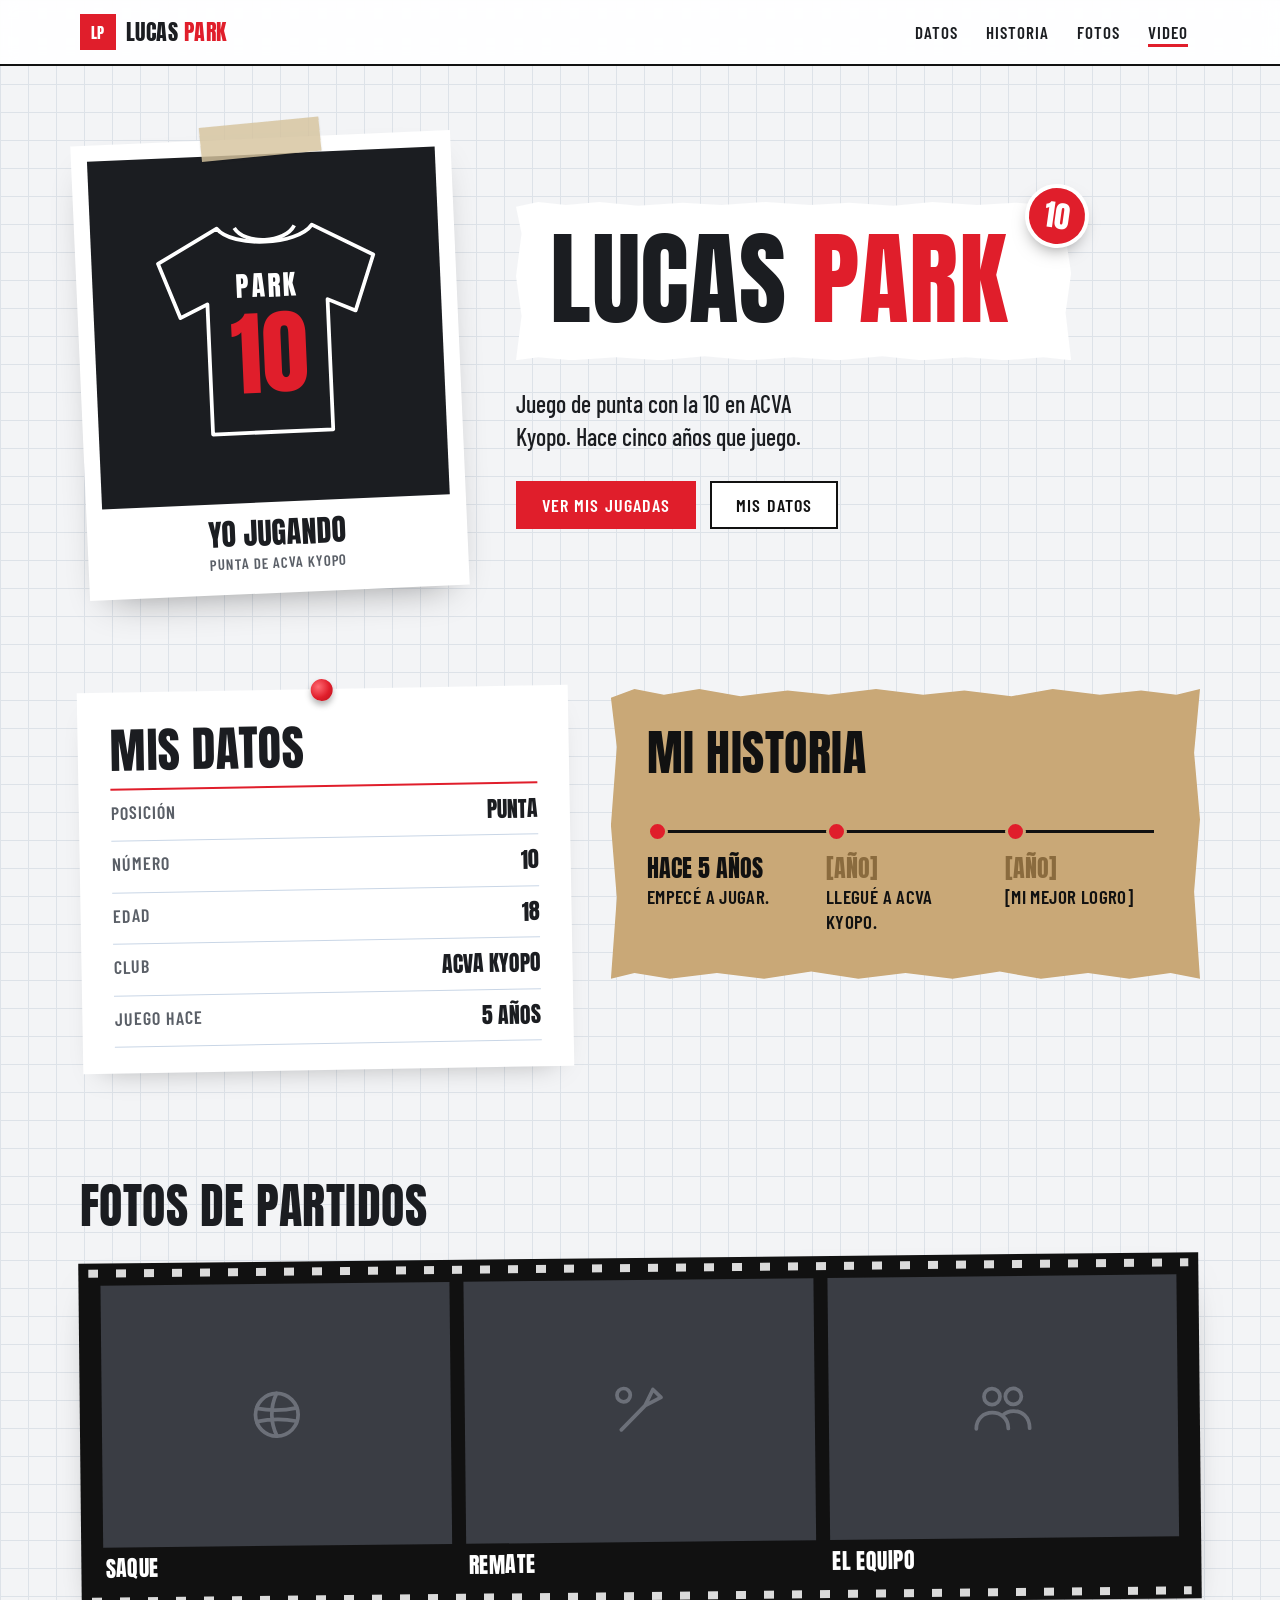
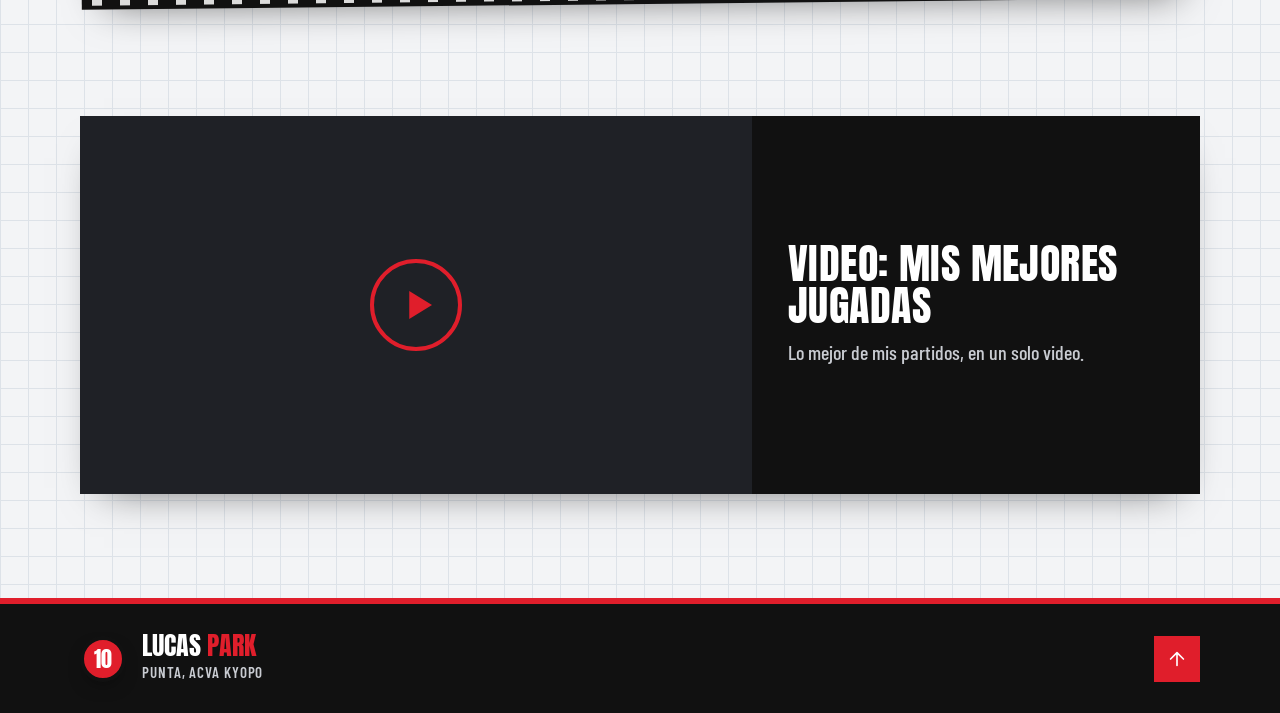
==== park.html @ 9b12b14d "Portafolio de Lucas Park en /park y cambio entre portafolios desde el logo" ====
<!doctype html>
<html lang="es" class="no-js">
<head>
  <meta charset="utf-8">
  <meta name="viewport" content="width=device-width, initial-scale=1">
  <title>Lucas Park | Punta, número 10</title>
  <meta name="description" content="Portafolio de Lucas Park, punta y número 10 de ACVA Kyopo.">
  <meta name="theme-color" content="#111111">
  <link rel="icon" href="assets/park/favicon.svg" type="image/svg+xml">
  <link rel="preconnect" href="https://fonts.googleapis.com">
  <link rel="preconnect" href="https://fonts.gstatic.com" crossorigin>
  <link href="https://fonts.googleapis.com/css2?family=Anton&family=Barlow:wght@400;500;600&family=Barlow+Condensed:wght@500;600;700&display=swap" rel="stylesheet">
  <link rel="stylesheet" href="assets/park/park.css">
  <link rel="stylesheet" href="assets/swap.css">
  <script>
    (function () {
      var d = document.documentElement;
      d.classList.remove('no-js');
      try {
        if (sessionStorage.getItem('swap-in')) {
          sessionStorage.removeItem('swap-in');
          if (!window.matchMedia('(prefers-reduced-motion: reduce)').matches) d.classList.add('swap-entering');
        }
      } catch (e) {}
    })();
  </script>
</head>
<body>
  <a class="skip" href="#datos">Saltar a mis datos</a>

  <header class="bar">
    <div class="wrap bar__in">
      <a class="brand" href="#inicio" aria-label="Lucas Park, tocá para ver el portafolio de Ignacio Britos"
         data-swap="/" data-swap-file="index.html" data-color="#E01E2B"
         data-alt-mark="IB" data-alt-name="Ignacio Britos" data-alt-color="#2F6FAE"
         data-alt-label="Ignacio Britos, tocá de nuevo para ir a su portafolio"
         data-alt-hint="Tocá de nuevo para ver el portafolio de Ignacio">
        <span class="brand__mark" aria-hidden="true">LP</span>
        <span class="brand__name">Lucas <em>Park</em></span>
      </a>
      <nav class="nav" aria-label="Secciones">
        <a href="#datos">Datos</a>
        <a href="#historia">Historia</a>
        <a href="#fotos">Fotos</a>
        <a href="#video">Video</a>
      </nav>
    </div>
  </header>

  <main>
    <!-- ============ INICIO ============ -->
    <section class="hero wrap" id="inicio">
      <figure class="polaroid reveal">
        <span class="tape" aria-hidden="true"></span>
        <div class="polaroid__photo">
          <!-- Cuando esté la foto de Lucas jugando (de espalda o de frente),
               va acá: <img src="assets/park/jugando.jpg" alt="Lucas Park jugando"> -->
          <svg class="jersey" viewBox="0 0 200 190" role="img" aria-label="Camiseta de Lucas Park con el número 10">
            <path class="jersey__body" d="M62 14 C74 30 126 30 138 14 L186 40 L170 84 L148 74 L148 178 L52 178 L52 74 L30 84 L14 40 Z"/>
            <path class="jersey__neck" d="M76 14 C84 28 116 28 124 14"/>
            <text class="jersey__name" x="100" y="70" text-anchor="middle">PARK</text>
            <text class="jersey__num" x="100" y="146" text-anchor="middle">10</text>
          </svg>
        </div>
        <figcaption>
          <b>Yo jugando</b>
          <span>Punta de ACVA Kyopo</span>
        </figcaption>
      </figure>

      <div class="hero__text">
        <div class="title reveal" data-from="right">
          <h1>Lucas <span>Park</span></h1>
          <span class="badge10" aria-label="Número 10">10</span>
        </div>
        <p class="hero__lead reveal" data-from="right">Juego de punta con la 10 en ACVA Kyopo. Hace cinco años que juego.</p>
        <div class="hero__cta reveal" data-from="right">
          <a class="btn btn--red" href="#video">Ver mis jugadas</a>
          <a class="btn btn--line" href="#datos">Mis datos</a>
        </div>
      </div>
    </section>

    <!-- ============ DATOS E HISTORIA ============ -->
    <section class="section wrap split" id="datos">
      <div class="note reveal">
        <span class="pin" aria-hidden="true"></span>
        <h2>Mis datos</h2>
        <dl class="note__list">
          <div><dt>Posición</dt><dd>Punta</dd></div>
          <div><dt>Número</dt><dd>10</dd></div>
          <div><dt>Edad</dt><dd>18</dd></div>
          <div><dt>Club</dt><dd>ACVA Kyopo</dd></div>
          <div><dt>Juego hace</dt><dd>5 años</dd></div>
        </dl>
      </div>

      <div class="kraft torn reveal" id="historia" data-from="right">
        <h2>Mi historia</h2>
        <ol class="timeline">
          <li>
            <span class="timeline__year">Hace 5 años</span>
            <p>Empecé a jugar.</p>
          </li>
          <li>
            <!-- COMPLETAR: año en que llegó a ACVA Kyopo -->
            <span class="timeline__year timeline__year--todo">[año]</span>
            <p>Llegué a ACVA Kyopo.</p>
          </li>
          <li>
            <!-- COMPLETAR: año y cuál fue su mejor logro -->
            <span class="timeline__year timeline__year--todo">[año]</span>
            <p>[Mi mejor logro]</p>
          </li>
        </ol>
      </div>
    </section>

    <!-- ============ FOTOS ============ -->
    <section class="section wrap" id="fotos">
      <div class="head reveal">
        <h2>Fotos de partidos</h2>
      </div>
      <div class="film reveal">
        <!-- Para poner las fotos reales, reemplazá cada <div class="film__ph"> por
             <img src="assets/park/saque.jpg" alt="Lucas sacando"> (y lo mismo con remate y equipo) -->
        <figure class="film__frame">
          <div class="film__ph" aria-hidden="true">
            <svg viewBox="0 0 24 24"><circle cx="12" cy="12" r="8"/><path d="M4.5 9.5c5 1 10 1 15 0M4.5 14.5c5-1 10-1 15 0M12 4c-2.5 5-2.5 11 0 16"/></svg>
          </div>
          <figcaption>Saque</figcaption>
        </figure>
        <figure class="film__frame">
          <div class="film__ph" aria-hidden="true">
            <svg viewBox="0 0 24 24"><path d="M5 19l9-9M14 10l3-6 3 3-6 3z"/><circle cx="6" cy="6" r="2.5"/></svg>
          </div>
          <figcaption>Remate</figcaption>
        </figure>
        <figure class="film__frame">
          <div class="film__ph" aria-hidden="true">
            <svg viewBox="0 0 24 24"><circle cx="8" cy="8" r="3"/><circle cx="16" cy="8" r="3"/><path d="M2 20c0-4 3-6 6-6s6 2 6 6M12 15c1-1 2.5-1.5 4-1.5 3 0 6 2 6 6.5"/></svg>
          </div>
          <figcaption>El equipo</figcaption>
        </figure>
      </div>
    </section>

    <!-- ============ VIDEO ============ -->
    <section class="section wrap" id="video">
      <div class="video reveal">
        <!-- Para el video, poné el código de YouTube en data-youtube, por ejemplo:
             data-youtube="dQw4w9WgXcQ" y aparece el reproductor -->
        <div class="video__screen" id="video-screen" data-youtube="">
          <button class="video__play" id="video-play" type="button" aria-label="Reproducir video de mis mejores jugadas">
            <svg viewBox="0 0 24 24" aria-hidden="true"><path d="M7 4l13 8-13 8z"/></svg>
          </button>
          <p class="video__soon" id="video-soon" role="status"></p>
        </div>
        <div class="video__text">
          <h2>Video: mis mejores jugadas</h2>
          <p>Lo mejor de mis partidos, en un solo video.</p>
        </div>
      </div>
    </section>
  </main>

  <footer class="foot">
    <div class="wrap foot__in">
      <div class="foot__me">
        <span class="badge10 badge10--sm" aria-hidden="true">10</span>
        <div>
          <b>Lucas <span>Park</span></b>
          <span>Punta, ACVA Kyopo</span>
        </div>
      </div>
      <a class="foot__up" href="#inicio" aria-label="Volver arriba">
        <svg viewBox="0 0 24 24" aria-hidden="true"><path d="M12 19V5M5 12l7-7 7 7"/></svg>
      </a>
    </div>
  </footer>

  <script src="assets/park/park.js"></script>
  <script src="assets/swap.js"></script>
</body>
</html>
---- assets/park/park.css ----
/* ==========================================================
   Lucas Park, portafolio
   Paleta: rojo, negro y blanco. Letras gruesas y angostas.
   Papel cuadriculado, cinta, papel rasgado: todo prolijo y bien repartido.
   ========================================================== */

:root {
  --red: #E01E2B;
  --red-dark: #B5121D;
  --black: #111111;
  --ink: #1B1D21;
  --paper: #FFFFFF;
  --bg: #F3F4F6;
  --grid: #DDE2E8;
  --muted: #5A5F67;
  --kraft: #C9A877;
  --kraft-dark: #8A6B3E;

  --head: "Anton", Impact, "Arial Narrow", sans-serif;
  --cond: "Barlow Condensed", "Arial Narrow", sans-serif;
  --body: "Barlow", system-ui, sans-serif;
  --salida: cubic-bezier(.22, 1, .36, 1);
  --wrap: 1120px;

  --swap-self: #E01E2B;
  --swap-hint-bg: #111111;
}

*, *::before, *::after { box-sizing: border-box; }
html { scroll-behavior: smooth; scroll-padding-top: 80px; }
html, body { overflow-x: clip; }
body {
  margin: 0; font-family: var(--body); font-size: 17px; line-height: 1.6; color: var(--ink);
  background-color: var(--bg);
  /* papel cuadriculado */
  background-image:
    linear-gradient(var(--grid) 1px, transparent 1px),
    linear-gradient(90deg, var(--grid) 1px, transparent 1px);
  background-size: 28px 28px;
  -webkit-font-smoothing: antialiased;
}
img { display: block; max-width: 100%; height: auto; }
a { color: inherit; }
h1, h2 { margin: 0; font-family: var(--head); font-weight: 400; line-height: 1; text-transform: uppercase; letter-spacing: .01em; }
p { margin: 0; }
.wrap { width: min(var(--wrap), 100% - 32px); margin-inline: auto; }
:focus-visible { outline: 3px solid var(--red); outline-offset: 3px; }
.skip { position: absolute; left: 16px; top: -60px; z-index: 100; background: var(--black); color: #fff; padding: 10px 16px; text-decoration: none; }
.skip:focus { top: 12px; }
svg[viewBox="0 0 24 24"] { width: 22px; height: 22px; fill: none; stroke: currentColor; stroke-width: 1.8; stroke-linecap: round; stroke-linejoin: round; }

/* bordes rasgados de papel */
.torn, .title::before {
  clip-path: polygon(0 3%, 4% 0, 9% 2%, 15% 0, 22% 2.5%, 30% .5%, 37% 2%, 45% 0, 53% 2%, 60% .5%, 68% 2.5%, 75% 0, 83% 2%, 90% .5%, 96% 2%, 100% 0,
    99% 22%, 100% 45%, 99% 70%, 100% 100%, 95% 98%, 88% 100%, 81% 98%, 73% 100%, 66% 97.5%, 58% 100%, 50% 98%, 42% 100%, 34% 97.5%, 26% 100%, 18% 98%, 10% 100%, 4% 98%, 0 100%, 1% 72%, 0 47%, 1% 20%);
}

/* ---------- Barra ---------- */
.bar { position: sticky; top: 0; z-index: 50; background: rgba(255, 255, 255, .92); backdrop-filter: blur(8px); border-bottom: 2px solid var(--black); }
.bar__in { display: flex; align-items: center; justify-content: space-between; gap: 20px; height: 64px; }
.brand { display: flex; align-items: center; gap: 10px; text-decoration: none; }
.brand__mark {
  display: grid; place-items: center; width: 36px; height: 36px;
  background: var(--red); color: #fff; font: 15px/1 var(--head); letter-spacing: .04em;
}
.brand.is-alt .brand__mark { background: #2F6FAE; font-family: "Space Grotesk", system-ui, sans-serif; font-weight: 700; font-size: 14px; letter-spacing: 0; }
.brand__name { font: 22px/1 var(--head); text-transform: uppercase; letter-spacing: .02em; }
.brand__name em { font-style: normal; color: var(--red); }
.brand.is-alt .brand__name { font: 700 17px/1 "Space Grotesk", system-ui, sans-serif; text-transform: none; letter-spacing: 0; }
.nav { display: flex; gap: 4px; }
.nav a {
  position: relative; padding: 8px 12px; text-decoration: none;
  font: 600 17px/1 var(--cond); text-transform: uppercase; letter-spacing: .06em;
}
.nav a::after { content: ""; position: absolute; left: 12px; right: 12px; bottom: 2px; height: 3px; background: var(--red); transform: scaleX(0); transform-origin: left; transition: transform .35s var(--salida); }
.nav a:hover::after, .nav a.is-current::after { transform: scaleX(1); }

/* ---------- Botones ---------- */
.btn {
  display: inline-flex; align-items: center; min-height: 48px; padding: 0 24px;
  font: 600 18px/1 var(--cond); text-transform: uppercase; letter-spacing: .06em; text-decoration: none;
  border: 2px solid var(--black); transition: transform .3s var(--salida), background-color .3s var(--salida), color .3s var(--salida), box-shadow .3s var(--salida);
}
.btn:hover { transform: translate(-2px, -2px); box-shadow: 4px 4px 0 var(--black); }
.btn:active { transform: none; box-shadow: none; }
.btn--red { background: var(--red); border-color: var(--red); color: #fff; }
.btn--red:hover { box-shadow: 4px 4px 0 var(--black); }
.btn--line { background: var(--paper); color: var(--black); }

/* ---------- Inicio ---------- */
.hero { display: grid; grid-template-columns: minmax(0, 380px) 1fr; gap: 56px; align-items: center; padding: 72px 0 40px; }
.polaroid {
  position: relative; margin: 0; padding: 16px 16px 0; background: var(--paper);
  box-shadow: 0 18px 40px -22px rgba(0, 0, 0, .45); transform: rotate(-2.5deg);
  transition: transform .5s var(--salida);
}
.polaroid:hover { transform: rotate(0) translateY(-4px); }
.tape {
  position: absolute; top: -16px; left: 50%; width: 120px; height: 34px; margin-left: -60px;
  background: rgba(214, 196, 158, .82); transform: rotate(-3deg);
  box-shadow: 0 1px 2px rgba(0, 0, 0, .12);
}
.polaroid__photo { aspect-ratio: 1 / 1; background: var(--ink); display: grid; place-items: center; overflow: hidden; }
.polaroid__photo img { width: 100%; height: 100%; object-fit: cover; }
.jersey { width: 72%; overflow: visible; }
.jersey__body { fill: var(--ink); stroke: #fff; stroke-width: 3; stroke-linejoin: round; }
.jersey__neck { fill: none; stroke: #fff; stroke-width: 3; }
.jersey__name { fill: #fff; font: 22px var(--head); letter-spacing: .08em; }
.jersey__num { fill: var(--red); font: 74px var(--head); }
.polaroid figcaption { display: grid; justify-items: center; padding: 16px 8px 20px; text-align: center; }
.polaroid figcaption b { font: 30px/1 var(--head); text-transform: uppercase; }
.polaroid figcaption span { font: 600 15px/1.4 var(--cond); text-transform: uppercase; letter-spacing: .06em; color: var(--muted); margin-top: 4px; }

.title { position: relative; isolation: isolate; display: inline-block; padding: 26px 64px 30px 34px; }
/* el papel rasgado va atrás, así el 10 puede salirse del borde */
.title::before { content: ""; position: absolute; inset: 0; z-index: -1; background: var(--paper); }
.title h1 { font-size: clamp(56px, 8vw, 104px); letter-spacing: .005em; }
.title h1 span { color: var(--red); }
/* el 10 va, pero no tan grande */
.badge10 {
  position: absolute; top: -18px; right: -18px; display: grid; place-items: center;
  width: 64px; height: 64px; border-radius: 50%; background: var(--red); color: #fff;
  font: 30px/1 var(--head); border: 4px solid var(--paper);
  box-shadow: 0 8px 18px -8px rgba(0, 0, 0, .5); transform: rotate(8deg);
}
.hero__lead { max-width: 30ch; margin: 28px 0 28px; font: 500 24px/1.35 var(--cond); }
.hero__cta { display: flex; flex-wrap: wrap; gap: 14px; }

/* ---------- Secciones ---------- */
.section { padding: 56px 0; }
.split { display: grid; grid-template-columns: 1fr 1.2fr; gap: 40px; align-items: start; }
.head { margin-bottom: 28px; }
.head h2, .note h2, .kraft h2 { font-size: clamp(34px, 4.4vw, 48px); }

/* nota de cuaderno con chinche */
.note {
  position: relative; padding: 34px 32px 26px; background: var(--paper); transform: rotate(-1deg);
  box-shadow: 0 14px 30px -20px rgba(0, 0, 0, .35);
}
.note h2 { padding-bottom: 14px; border-bottom: 2px solid var(--red); }
.pin {
  position: absolute; top: -10px; left: 50%; width: 22px; height: 22px; margin-left: -11px; border-radius: 50%;
  background: radial-gradient(circle at 35% 35%, #FF6B73, var(--red) 55%, var(--red-dark));
  box-shadow: 0 4px 6px rgba(0, 0, 0, .3);
}
.note__list { margin: 0; }
.note__list div { display: flex; justify-content: space-between; gap: 16px; padding: 12px 0; border-bottom: 1px solid #C9D6E6; }
.note__list dt { font: 600 18px/1.2 var(--cond); text-transform: uppercase; letter-spacing: .06em; color: var(--muted); }
.note__list dd { margin: 0; font: 22px/1.2 var(--head); text-transform: uppercase; }

/* papel madera con la línea de tiempo */
.kraft { position: relative; padding: 40px 36px 44px; background: var(--kraft); color: var(--black); }
.timeline { position: relative; display: grid; grid-template-columns: repeat(3, 1fr); gap: 20px; margin: 44px 0 0; padding: 0; list-style: none; }
.timeline::before { content: ""; position: absolute; top: 9px; left: 10px; right: 10px; height: 3px; background: var(--black); transform-origin: left; }
.timeline li { position: relative; padding-top: 34px; }
.timeline li::before {
  content: ""; position: absolute; top: 0; left: 0; width: 21px; height: 21px; border-radius: 50%;
  background: var(--red); border: 3px solid var(--kraft);
}
.timeline__year { display: block; font: 24px/1.1 var(--head); text-transform: uppercase; }
.timeline__year--todo { color: var(--kraft-dark); }
.timeline p { margin-top: 4px; font: 600 19px/1.3 var(--cond); text-transform: uppercase; letter-spacing: .02em; }

/* tira de fotos */
.film { display: grid; grid-template-columns: repeat(3, 1fr); gap: 14px; padding: 22px 22px 16px; background: var(--black); transform: rotate(-.6deg); box-shadow: 0 18px 40px -24px rgba(0, 0, 0, .6); position: relative; }
.film::before, .film::after {
  content: ""; position: absolute; left: 10px; right: 10px; height: 8px;
  background: repeating-linear-gradient(90deg, #fff 0 10px, transparent 10px 28px); opacity: .85;
}
.film::before { top: 6px; }
.film::after { bottom: 4px; }
.film__frame { margin: 0; }
.film__ph, .film__frame img { aspect-ratio: 4 / 3; width: 100%; object-fit: cover; background: #3A3D44; display: grid; place-items: center; color: #6C7079; overflow: hidden; }
.film .film__ph svg { width: 64px; height: 64px; stroke-width: 1.4; transition: transform .6s var(--salida), color .4s var(--salida); }
.film__frame:hover .film__ph svg { transform: scale(1.15) rotate(-8deg); color: var(--red); }
.film figcaption { padding: 10px 2px 14px; color: #fff; font: 22px/1 var(--head); text-transform: uppercase; letter-spacing: .02em; }

/* video */
.video { display: grid; grid-template-columns: 1.5fr 1fr; gap: 0; background: var(--black); color: #fff; box-shadow: 0 18px 40px -24px rgba(0, 0, 0, .6); }
.video__screen { position: relative; aspect-ratio: 16 / 9; display: grid; place-items: center; background: #1F2126; overflow: hidden; }
.video__screen iframe { position: absolute; inset: 0; width: 100%; height: 100%; border: 0; }
.video__play {
  display: grid; place-items: center; width: 92px; height: 92px; border-radius: 50%;
  background: transparent; border: 4px solid var(--red); color: var(--red); cursor: pointer;
  transition: transform .4s var(--salida), background-color .3s var(--salida), color .3s var(--salida);
}
.video .video__play svg { width: 42px; height: 42px; fill: currentColor; stroke: none; margin-left: 4px; }
.video__play:hover { transform: scale(1.08); background: var(--red); color: #fff; }
.video__soon { position: absolute; bottom: 18px; left: 0; right: 0; text-align: center; font: 600 17px/1.3 var(--cond); text-transform: uppercase; letter-spacing: .06em; color: #C9CCD2; }
.video__text { display: grid; align-content: center; gap: 12px; padding: 36px; }
.video__text h2 { font-size: clamp(30px, 3.6vw, 42px); }
.video__text p { color: #C9CCD2; font: 500 20px/1.35 var(--cond); }

/* ---------- Pie ---------- */
.foot { margin-top: 48px; background: var(--black); color: #C9CCD2; border-top: 6px solid var(--red); }
.foot__in { display: flex; justify-content: space-between; align-items: center; gap: 20px; padding: 28px 0; }
.foot__me { display: flex; align-items: center; gap: 16px; }
.foot__me b { display: block; color: #fff; font: 26px/1 var(--head); text-transform: uppercase; }
.foot__me b span { color: var(--red); }
.foot__me > div > span { font: 600 15px/1.4 var(--cond); text-transform: uppercase; letter-spacing: .06em; }
.badge10--sm { position: static; width: 46px; height: 46px; font-size: 22px; border-color: var(--black); transform: none; }
.foot__up { display: grid; place-items: center; width: 46px; height: 46px; background: var(--red); color: #fff; transition: transform .3s var(--salida); }
.foot__up:hover { transform: translateY(-3px); }

/* ---------- Entradas al scrollear (las clases las pone el JS) ---------- */
.sc-in { opacity: 0; transform: var(--desde, translateY(26px)) rotate(var(--rot, 0deg)); }
.sc-in[data-from="right"] { --desde: translateX(30px); }
.sc-visible { animation: entra .75s var(--salida) var(--retraso, 0ms) backwards; opacity: 1; transform: none; }
.polaroid.sc-visible { transform: rotate(-2.5deg); }
.polaroid.sc-visible:hover { transform: rotate(0) translateY(-4px); }
.note.sc-visible { transform: rotate(-1deg); }
.film.sc-visible { transform: rotate(-.6deg); }
@keyframes entra { from { opacity: 0; transform: var(--desde, translateY(26px)); } }
/* la línea de tiempo se dibuja y los puntos caen uno por uno */
.kraft.sc-in .timeline::before { transform: scaleX(0); }
.kraft.sc-visible .timeline::before { transform: scaleX(1); transition: transform 1s var(--salida) .3s; }
.kraft.sc-in .timeline li { opacity: 0; transform: translateY(10px); }
.kraft.sc-visible .timeline li { opacity: 1; transform: none; transition: opacity .5s var(--salida), transform .5s var(--salida); }
.kraft.sc-visible .timeline li:nth-child(1) { transition-delay: .5s; }
.kraft.sc-visible .timeline li:nth-child(2) { transition-delay: .75s; }
.kraft.sc-visible .timeline li:nth-child(3) { transition-delay: 1s; }
.badge10 { animation: none; }
.title.sc-visible .badge10 { animation: sello .6s var(--salida) .45s backwards; }
@keyframes sello { from { opacity: 0; transform: scale(1.8) rotate(-20deg); } }

@media (prefers-reduced-motion: reduce) {
  html { scroll-behavior: auto; }
  *, *::before, *::after { animation: none !important; transition-duration: .01ms !important; transition-delay: 0ms !important; }
  .sc-in { opacity: 1; }
}

/* ---------- Responsive ---------- */
@media (max-width: 860px) {
  .hero { grid-template-columns: 1fr; gap: 48px; padding-top: 48px; justify-items: center; text-align: left; }
  .polaroid { width: min(340px, 100%); }
  .hero__text { width: 100%; }
  .split, .video { grid-template-columns: 1fr; }
}
@media (max-width: 640px) {
  .nav { display: none; }
  .title { padding: 20px 48px 22px 22px; }
  .badge10 { width: 54px; height: 54px; font-size: 25px; top: -14px; right: -10px; }
  .hero__lead { font-size: 21px; }
  .timeline { grid-template-columns: 1fr; gap: 22px; margin-top: 28px; }
  .timeline::before { top: 10px; bottom: 10px; left: 9px; right: auto; width: 3px; height: auto; transform-origin: top; }
  .kraft.sc-in .timeline::before { transform: scaleY(0); }
  .kraft.sc-visible .timeline::before { transform: scaleY(1); }
  .timeline li { padding: 0 0 0 38px; }
  .film { grid-template-columns: 1fr; }
  .kraft, .note { padding-inline: 22px; }
  .video__text { padding: 26px 22px; }
  .foot__me b { font-size: 22px; }
}
---- assets/swap.css ----
/* Cambio de portafolio desde el logo (compartido por las dos páginas) */
.brand { position: relative; cursor: pointer; }
.brand__mark { transition: background-color .3s ease, color .3s ease; }
.brand__name { transition: color .3s ease; }
.brand.is-spinning .brand__mark { animation: swap-spin .76s cubic-bezier(.22, 1, .36, 1); }
.brand.is-spinning .brand__name { animation: swap-name .76s cubic-bezier(.22, 1, .36, 1); }
@keyframes swap-spin { from { transform: perspective(200px) rotateY(0); } to { transform: perspective(200px) rotateY(360deg); } }
@keyframes swap-name {
  40% { opacity: 0; transform: translateY(-8px); }
  45% { opacity: 0; transform: translateY(8px); }
  to { opacity: 1; transform: none; }
}

/* cartelito con lo que hace el segundo toque */
.brand::after {
  content: attr(data-alt-hint); position: absolute; left: 0; top: calc(100% + 10px);
  padding: 6px 10px; white-space: nowrap; pointer-events: none;
  background: var(--swap-hint-bg, #10243A); color: #fff;
  font: 500 12px/1.2 "JetBrains Mono", ui-monospace, monospace; letter-spacing: 0; word-spacing: 0;
  opacity: 0; transform: translateY(-4px); transition: opacity .3s ease, transform .3s ease;
}
.brand.is-alt::after { opacity: 1; transform: none; transition-delay: .5s; }

/* la cortina que sale del logo y tapa la página */
.swap-cover {
  position: fixed; inset: 0; z-index: 400; display: grid; place-items: center;
  background: var(--swap-color);
  clip-path: circle(0 at var(--swap-x) var(--swap-y));
  transition: clip-path .8s cubic-bezier(.65, 0, .35, 1);
  pointer-events: none;
}
.swap-cover.is-on { clip-path: circle(150vmax at var(--swap-x) var(--swap-y)); }
.swap-cover.is-instant { transition: none; }
.swap-cover span {
  color: #fff; font: 700 clamp(64px, 12vw, 140px)/1 "Space Grotesk", system-ui, sans-serif;
  opacity: 0; transform: scale(.8); transition: opacity .3s ease .25s, transform .5s cubic-bezier(.22, 1, .36, 1) .25s;
}
.swap-cover.is-on span { opacity: 1; transform: none; }
.swap-cover.is-instant span { transition: none; }
/* mientras carga la página de destino, la cortina ya está puesta */
html.swap-entering body::before {
  content: ""; position: fixed; inset: 0; z-index: 400; background: var(--swap-self);
}

@media (prefers-reduced-motion: reduce) {
  .brand.is-spinning .brand__mark, .brand.is-spinning .brand__name { animation: none; }
  .swap-cover { display: none; }
  html.swap-entering body::before { display: none; }
}
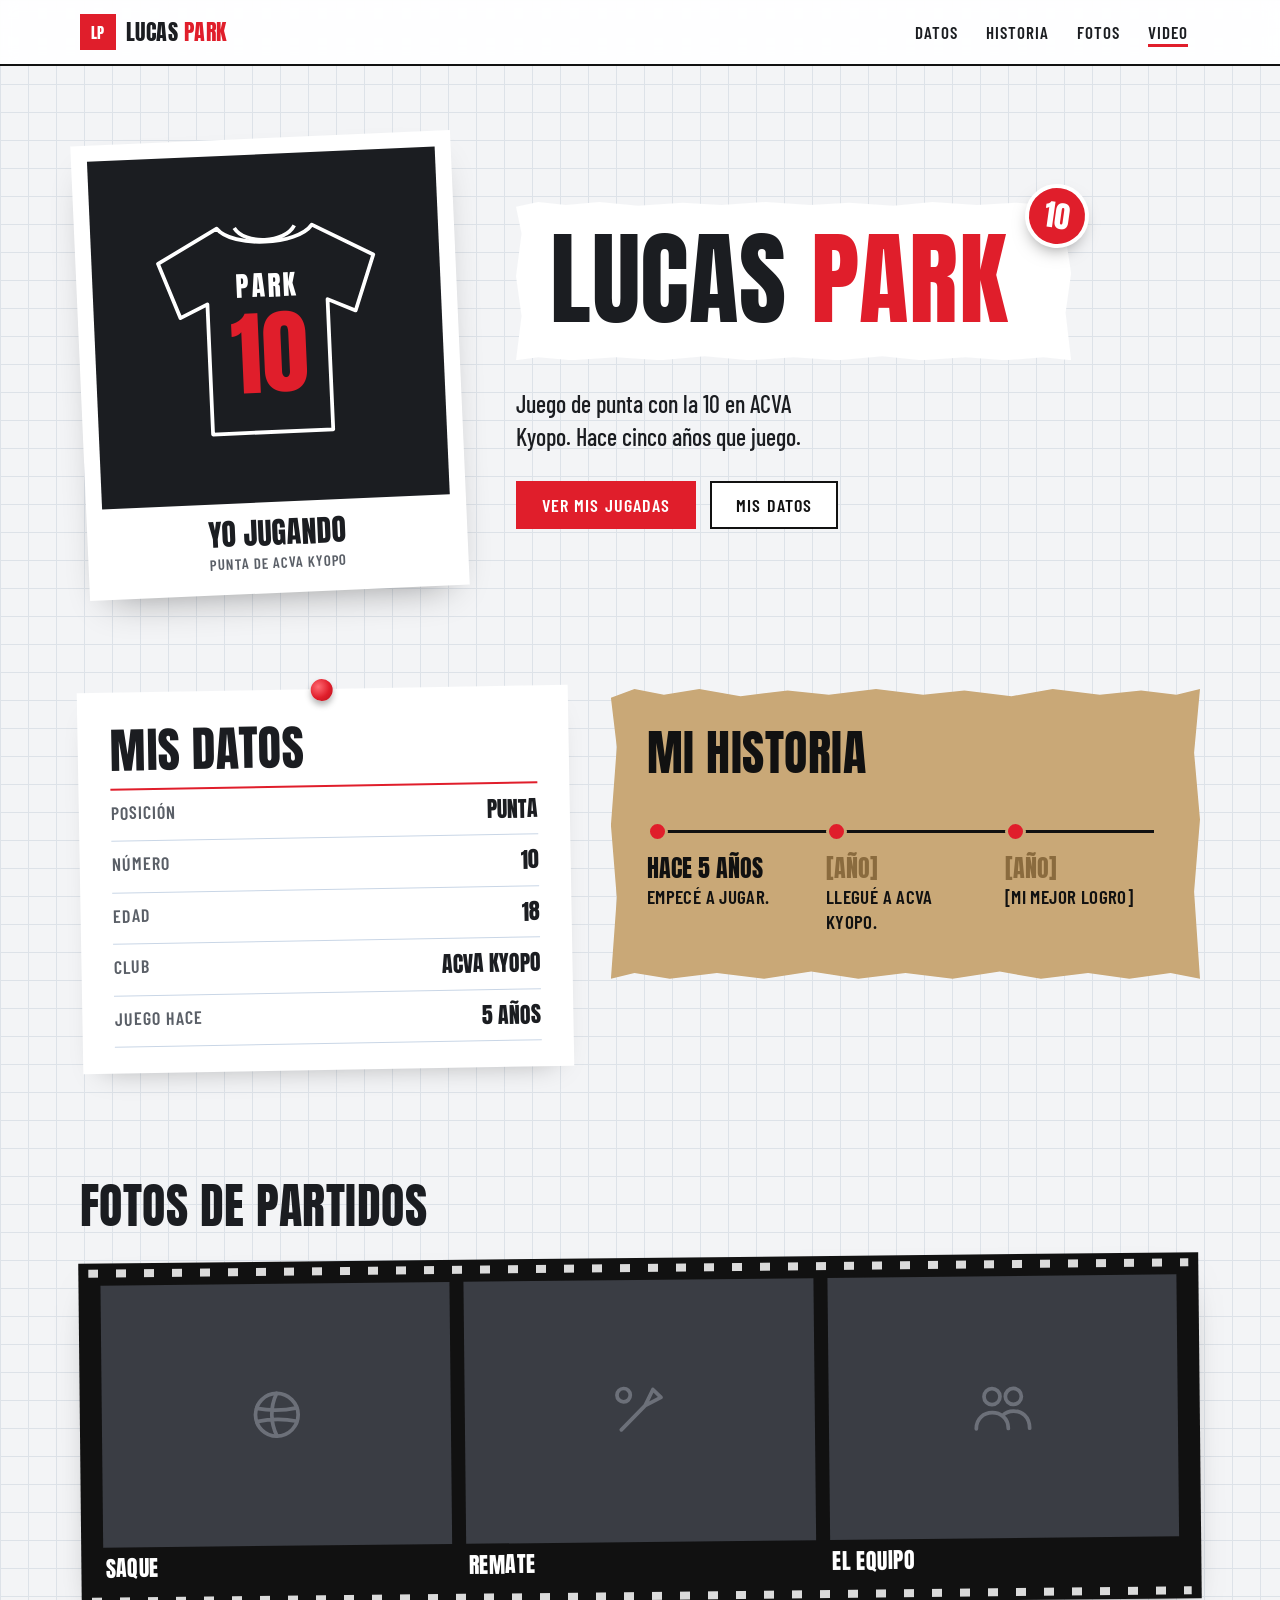
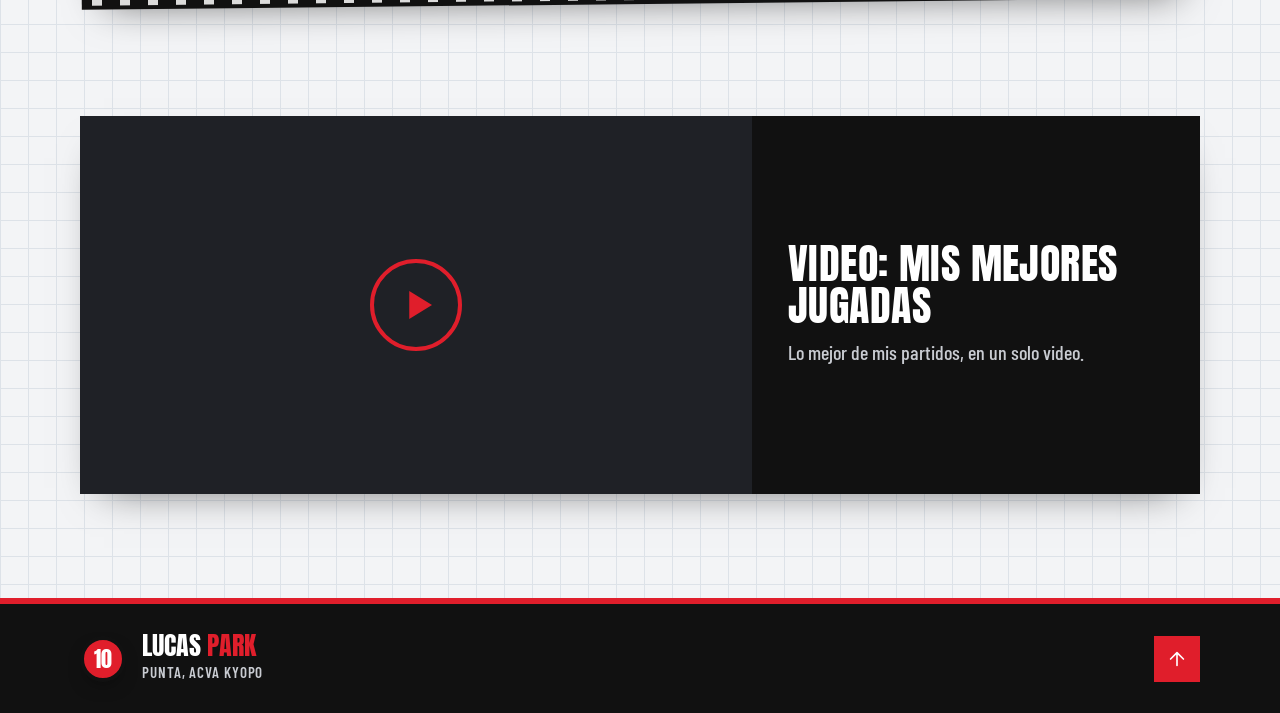
==== commit 669deb78: "Saco la cinta de la polaroid" ====
--- a/park.html
+++ b/park.html
@@ -51,7 +51,6 @@
     <!-- ============ INICIO ============ -->
     <section class="hero wrap" id="inicio">
       <figure class="polaroid reveal">
-        <span class="tape" aria-hidden="true"></span>
         <div class="polaroid__photo">
           <!-- Cuando esté la foto de Lucas jugando (de espalda o de frente),
                va acá: <img src="assets/park/jugando.jpg" alt="Lucas Park jugando"> -->
--- a/assets/park/park.css
+++ b/assets/park/park.css
@@ -95,11 +95,6 @@
   transition: transform .5s var(--salida);
 }
 .polaroid:hover { transform: rotate(0) translateY(-4px); }
-.tape {
-  position: absolute; top: -16px; left: 50%; width: 120px; height: 34px; margin-left: -60px;
-  background: rgba(214, 196, 158, .82); transform: rotate(-3deg);
-  box-shadow: 0 1px 2px rgba(0, 0, 0, .12);
-}
 .polaroid__photo { aspect-ratio: 1 / 1; background: var(--ink); display: grid; place-items: center; overflow: hidden; }
 .polaroid__photo img { width: 100%; height: 100%; object-fit: cover; }
 .jersey { width: 72%; overflow: visible; }
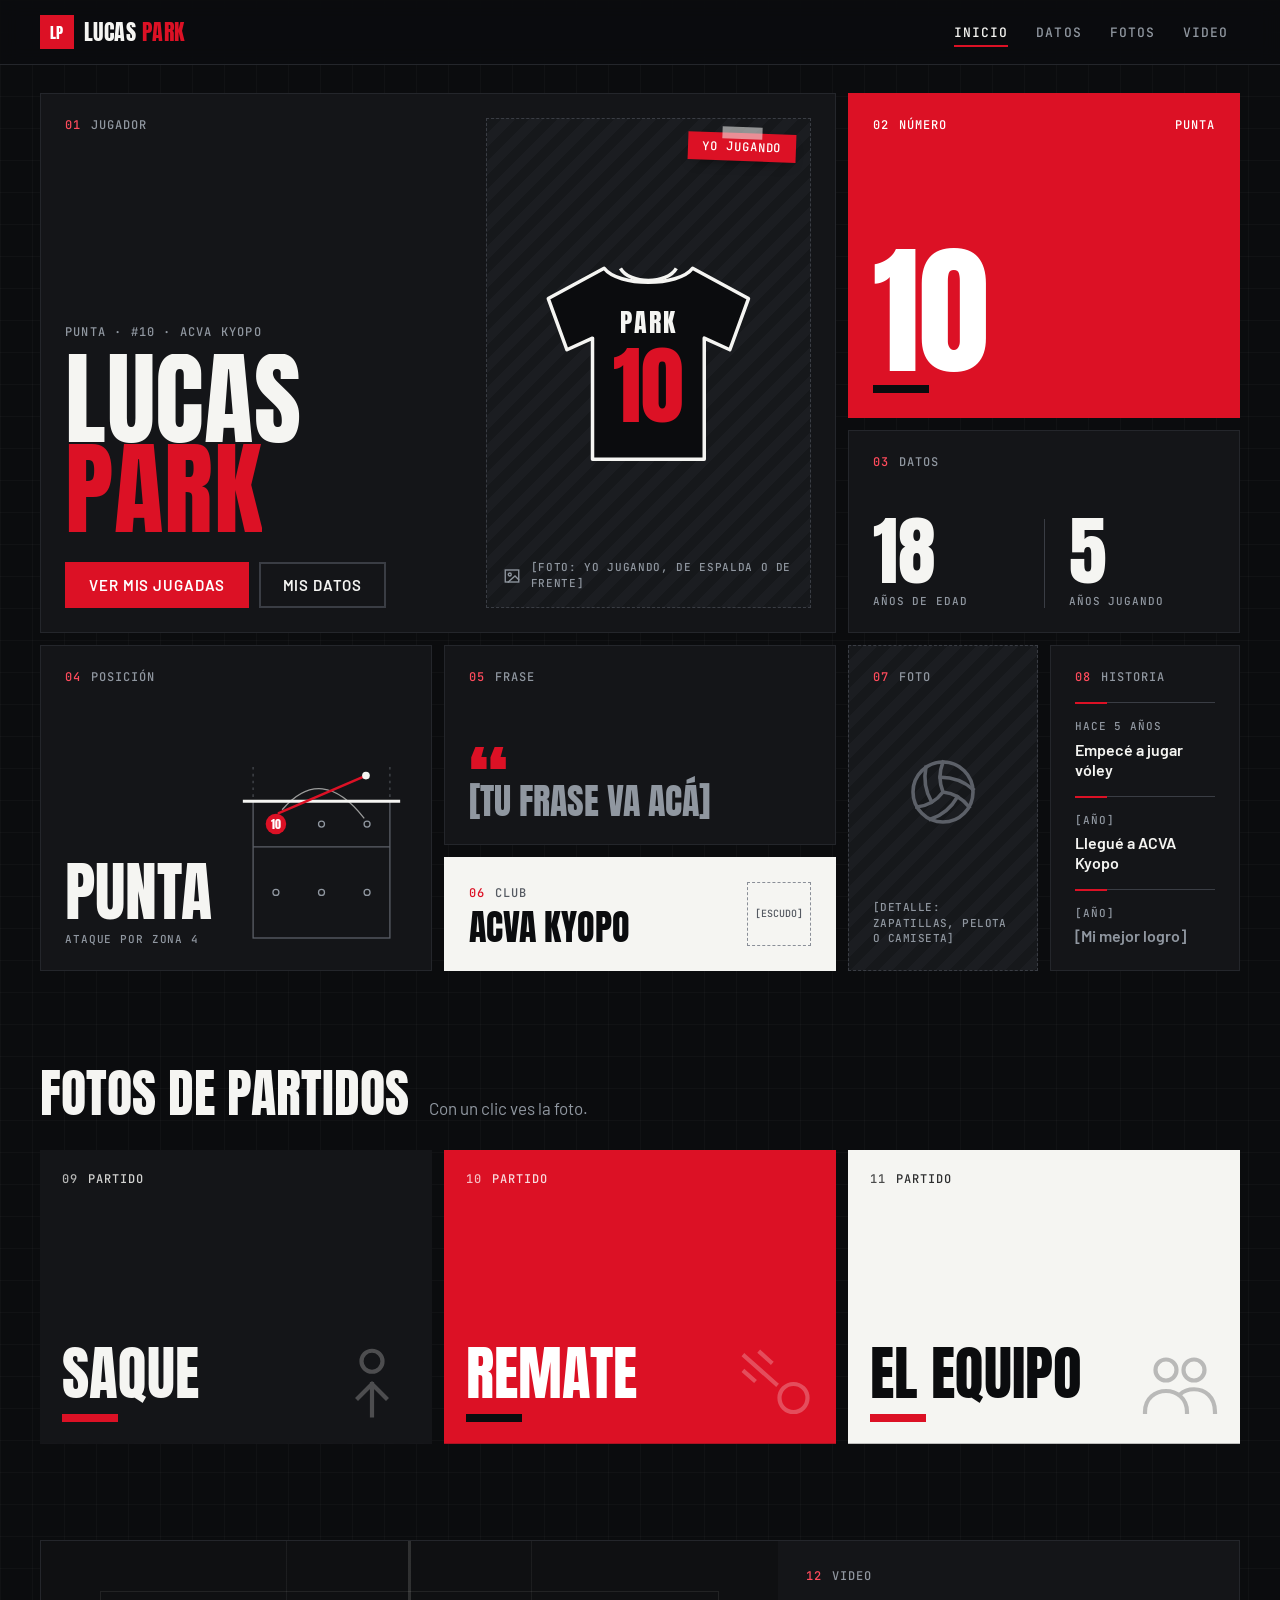
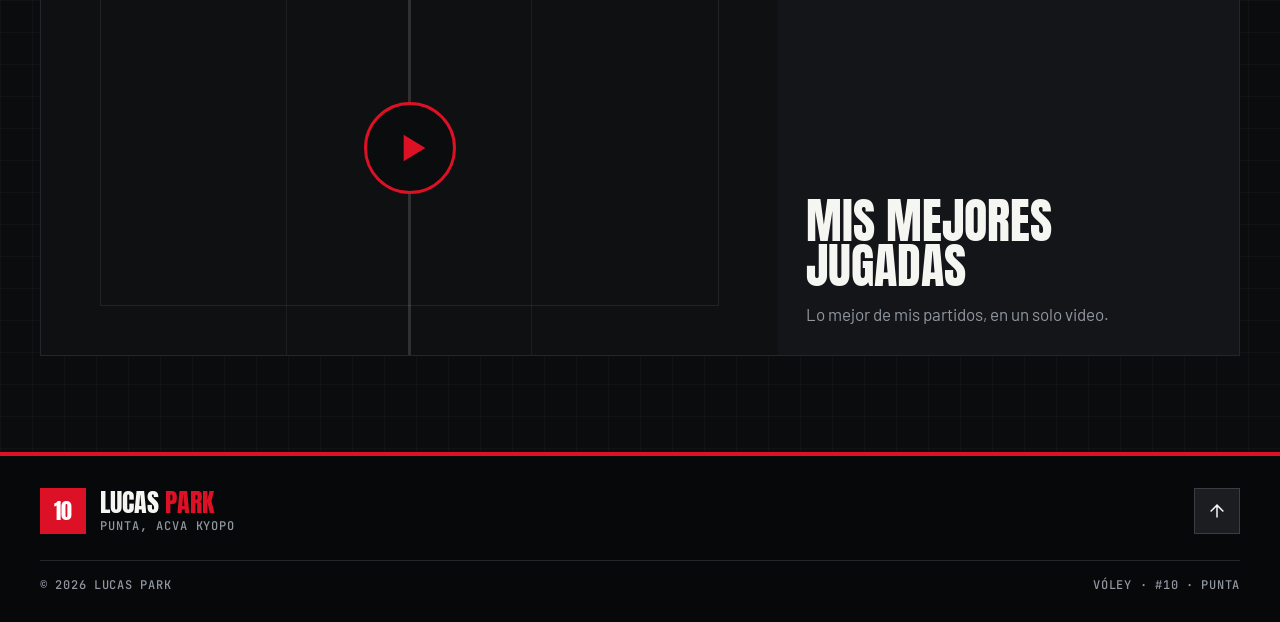
==== commit c950daaf: "Nuevo diseño del portafolio de Lucas Park, estilo tablero de jugador Tablero oscuro numerado (jugado" ====
--- a/park.html
+++ b/park.html
@@ -5,11 +5,11 @@
   <meta name="viewport" content="width=device-width, initial-scale=1">
   <title>Lucas Park | Punta, número 10</title>
   <meta name="description" content="Portafolio de Lucas Park, punta y número 10 de ACVA Kyopo.">
-  <meta name="theme-color" content="#111111">
+  <meta name="theme-color" content="#0B0C0E">
   <link rel="icon" href="assets/park/favicon.svg" type="image/svg+xml">
   <link rel="preconnect" href="https://fonts.googleapis.com">
   <link rel="preconnect" href="https://fonts.gstatic.com" crossorigin>
-  <link href="https://fonts.googleapis.com/css2?family=Anton&family=Barlow:wght@400;500;600&family=Barlow+Condensed:wght@500;600;700&display=swap" rel="stylesheet">
+  <link href="https://fonts.googleapis.com/css2?family=Anton&family=Barlow:wght@400;500;600;700&family=JetBrains+Mono:wght@400;500;700&display=swap" rel="stylesheet">
   <link rel="stylesheet" href="assets/park/park.css">
   <link rel="stylesheet" href="assets/swap.css">
   <script>
@@ -17,21 +17,33 @@
       var d = document.documentElement;
       d.classList.remove('no-js');
       try {
+        var reduce = window.matchMedia('(prefers-reduced-motion: reduce)').matches;
+        // si viene del portafolio de Ignacio, la cortina reemplaza a la pantalla de carga
         if (sessionStorage.getItem('swap-in')) {
           sessionStorage.removeItem('swap-in');
-          if (!window.matchMedia('(prefers-reduced-motion: reduce)').matches) d.classList.add('swap-entering');
+          sessionStorage.setItem('lp-intro', '1');
+          if (!reduce) d.classList.add('swap-entering');
         }
+        if (!reduce && !sessionStorage.getItem('lp-intro')) d.classList.add('intro');
       } catch (e) {}
     })();
   </script>
 </head>
 <body>
+  <!-- Pantalla de carga: solo la primera vez que se entra en la sesión -->
+  <div class="loader" aria-hidden="true">
+    <div class="loader__mark"><span>L</span><span>P</span></div>
+    <div class="loader__bar"><i></i></div>
+    <p class="loader__txt">precalentando</p>
+  </div>
+  <div class="progress" aria-hidden="true"><i id="progress"></i></div>
+
   <a class="skip" href="#datos">Saltar a mis datos</a>
 
-  <header class="bar">
-    <div class="wrap bar__in">
+  <header class="topbar">
+    <div class="wrap topbar__in">
       <a class="brand" href="#inicio" aria-label="Lucas Park, tocá para ver el portafolio de Ignacio Britos"
-         data-swap="/" data-swap-file="index.html" data-color="#E01E2B"
+         data-swap="/" data-swap-file="index.html" data-color="#DC1125"
          data-alt-mark="IB" data-alt-name="Ignacio Britos" data-alt-color="#2F6FAE"
          data-alt-label="Ignacio Britos, tocá de nuevo para ir a su portafolio"
          data-alt-hint="Tocá de nuevo para ver el portafolio de Ignacio">
@@ -39,108 +51,218 @@
         <span class="brand__name">Lucas <em>Park</em></span>
       </a>
       <nav class="nav" aria-label="Secciones">
+        <a href="#inicio">Inicio</a>
         <a href="#datos">Datos</a>
-        <a href="#historia">Historia</a>
         <a href="#fotos">Fotos</a>
         <a href="#video">Video</a>
       </nav>
+      <button class="menu" id="btn-menu" type="button" aria-expanded="false" aria-controls="mobile-nav">
+        <span></span><span></span><span></span><span class="sr">Menú</span>
+      </button>
     </div>
+    <nav class="mobile-nav" id="mobile-nav" aria-label="Secciones" hidden>
+      <a href="#inicio">Inicio</a>
+      <a href="#datos">Datos</a>
+      <a href="#fotos">Fotos</a>
+      <a href="#video">Video</a>
+    </nav>
   </header>
 
   <main>
-    <!-- ============ INICIO ============ -->
-    <section class="hero wrap" id="inicio">
-      <figure class="polaroid reveal">
-        <div class="polaroid__photo">
-          <!-- Cuando esté la foto de Lucas jugando (de espalda o de frente),
-               va acá: <img src="assets/park/jugando.jpg" alt="Lucas Park jugando"> -->
-          <svg class="jersey" viewBox="0 0 200 190" role="img" aria-label="Camiseta de Lucas Park con el número 10">
+    <!-- ============ INICIO: 01 jugador, 02 número, 03 datos ============ -->
+    <section class="board wrap" id="inicio" aria-label="Inicio">
+      <article class="tile tile--player">
+        <div class="player__text">
+          <p class="lbl"><span>01</span> Jugador</p>
+          <div>
+            <p class="kicker">Punta · #10 · ACVA Kyopo</p>
+            <h1 class="name" aria-label="Lucas Park">
+              <span class="name__a" data-split>Lucas</span>
+              <span class="name__b" data-split>Park</span>
+            </h1>
+            <div class="cta">
+              <a class="btn btn--red" href="#video">Ver mis jugadas</a>
+              <a class="btn btn--ghost" href="#datos">Mis datos</a>
+            </div>
+          </div>
+        </div>
+
+        <figure class="player__photo ph">
+          <!-- COMPLETAR, foto principal (jugando, de espalda o de frente, no la cara de cerca):
+               guardala como assets/park/jugando.jpg y reemplazá el <svg class="jersey"> y el
+               <figcaption class="ph__cap"> por:
+               <img src="assets/park/jugando.jpg" alt="Lucas Park jugando con la 10"> -->
+          <span class="tape">Yo jugando</span>
+          <svg class="jersey" viewBox="0 0 200 190" aria-hidden="true">
             <path class="jersey__body" d="M62 14 C74 30 126 30 138 14 L186 40 L170 84 L148 74 L148 178 L52 178 L52 74 L30 84 L14 40 Z"/>
             <path class="jersey__neck" d="M76 14 C84 28 116 28 124 14"/>
             <text class="jersey__name" x="100" y="70" text-anchor="middle">PARK</text>
             <text class="jersey__num" x="100" y="146" text-anchor="middle">10</text>
           </svg>
-        </div>
-        <figcaption>
-          <b>Yo jugando</b>
-          <span>Punta de ACVA Kyopo</span>
-        </figcaption>
-      </figure>
-
-      <div class="hero__text">
-        <div class="title reveal" data-from="right">
-          <h1>Lucas <span>Park</span></h1>
-          <span class="badge10" aria-label="Número 10">10</span>
-        </div>
-        <p class="hero__lead reveal" data-from="right">Juego de punta con la 10 en ACVA Kyopo. Hace cinco años que juego.</p>
-        <div class="hero__cta reveal" data-from="right">
-          <a class="btn btn--red" href="#video">Ver mis jugadas</a>
-          <a class="btn btn--line" href="#datos">Mis datos</a>
-        </div>
-      </div>
+          <figcaption class="ph__cap">
+            <svg viewBox="0 0 24 24" aria-hidden="true"><rect x="3" y="4" width="18" height="16"/><circle cx="9" cy="10" r="2"/><path d="M21 17l-5-5-9 8"/></svg>
+            [Foto: yo jugando, de espalda o de frente]
+          </figcaption>
+        </figure>
+      </article>
+
+      <article class="tile tile--num reveal" data-from="right">
+        <div class="tile__top">
+          <p class="lbl"><span>02</span> Número</p>
+          <p class="lbl">Punta</p>
+        </div>
+        <div>
+          <p class="num"><span>10</span></p>
+          <i class="num__line" aria-hidden="true"></i>
+        </div>
+      </article>
+
+      <article class="tile tile--stats reveal" data-from="right">
+        <p class="lbl"><span>03</span> Datos</p>
+        <div class="stats">
+          <div><strong data-count="18">18</strong><span>Años de edad</span></div>
+          <div><strong data-count="5">5</strong><span>Años jugando</span></div>
+        </div>
+      </article>
     </section>
 
-    <!-- ============ DATOS E HISTORIA ============ -->
-    <section class="section wrap split" id="datos">
-      <div class="note reveal">
-        <span class="pin" aria-hidden="true"></span>
-        <h2>Mis datos</h2>
-        <dl class="note__list">
-          <div><dt>Posición</dt><dd>Punta</dd></div>
-          <div><dt>Número</dt><dd>10</dd></div>
-          <div><dt>Edad</dt><dd>18</dd></div>
-          <div><dt>Club</dt><dd>ACVA Kyopo</dd></div>
-          <div><dt>Juego hace</dt><dd>5 años</dd></div>
-        </dl>
-      </div>
-
-      <div class="kraft torn reveal" id="historia" data-from="right">
-        <h2>Mi historia</h2>
-        <ol class="timeline">
-          <li>
-            <span class="timeline__year">Hace 5 años</span>
-            <p>Empecé a jugar.</p>
-          </li>
-          <li>
-            <!-- COMPLETAR: año en que llegó a ACVA Kyopo -->
-            <span class="timeline__year timeline__year--todo">[año]</span>
-            <p>Llegué a ACVA Kyopo.</p>
-          </li>
-          <li>
-            <!-- COMPLETAR: año y cuál fue su mejor logro -->
-            <span class="timeline__year timeline__year--todo">[año]</span>
-            <p>[Mi mejor logro]</p>
-          </li>
+    <!-- ============ DATOS: 04 posición, 05 frase, 06 club, 07 foto, 08 historia ============ -->
+    <section class="board board--b wrap" id="datos" aria-labelledby="datos-t">
+      <h2 class="sr" id="datos-t">Mis datos</h2>
+
+      <article class="tile tile--pos reveal" id="posicion">
+        <h3 class="lbl"><span>04</span> Posición</h3>
+        <div class="pos">
+          <div class="pos__text">
+            <b class="pos__name">Punta</b>
+            <span>Ataque por zona 4</span>
+          </div>
+          <svg class="court" viewBox="0 0 200 210" role="img" aria-label="Cancha de vóley: juego de punta y ataco por la zona 4, adelante a la izquierda">
+            <g class="court__lines">
+              <path class="court__far" d="M20 0 V40 M180 0 V40"/>
+              <rect x="20" y="40" width="160" height="160"/>
+              <path d="M20 93.3 H180"/>
+            </g>
+            <path class="court__net" d="M8 40 H192"/>
+            <g class="court__mates">
+              <circle cx="100" cy="66.7" r="3.5"/>
+              <circle cx="153.3" cy="66.7" r="3.5"/>
+              <circle cx="46.7" cy="146.7" r="3.5"/>
+              <circle cx="100" cy="146.7" r="3.5"/>
+              <circle cx="153.3" cy="146.7" r="3.5"/>
+            </g>
+            <path class="court__set" pathLength="1" d="M150 60 Q100 -4 54 50"/>
+            <path class="court__hit" pathLength="1" d="M50 54 L150 11"/>
+            <circle class="court__ring" cx="152" cy="10" r="6"/>
+            <circle class="court__ball" cx="152" cy="10" r="4.5"/>
+            <g class="court__me">
+              <circle cx="46.7" cy="66.7" r="12"/>
+              <text x="46.7" y="72" text-anchor="middle">10</text>
+            </g>
+          </svg>
+        </div>
+      </article>
+
+      <div class="stack">
+        <article class="tile tile--quote reveal">
+          <h3 class="lbl"><span>05</span> Frase</h3>
+          <blockquote class="quote">
+            <span class="quote__mark" aria-hidden="true">“</span>
+            <!-- COMPLETAR: tu frase, corta -->
+            <p class="todo">[Tu frase va acá]</p>
+          </blockquote>
+        </article>
+
+        <article class="tile tile--club reveal">
+          <div>
+            <h3 class="lbl"><span>06</span> Club</h3>
+            <b class="club__name">ACVA Kyopo</b>
+          </div>
+          <!-- COMPLETAR, escudo: guardalo como assets/park/escudo.png y reemplazá el <span> por
+               <img src="assets/park/escudo.png" alt="Escudo de ACVA Kyopo"> -->
+          <div class="club__crest"><span>[escudo]</span></div>
+        </article>
+      </div>
+
+      <article class="tile tile--detail ph reveal">
+        <h3 class="lbl"><span>07</span> Foto</h3>
+        <!-- COMPLETAR, foto de detalle: guardala como assets/park/detalle.jpg y reemplazá el
+             <svg class="ball"> y el <p class="ph__cap"> por
+             <img src="assets/park/detalle.jpg" alt="Mis zapatillas y la pelota"> -->
+        <svg class="ball" viewBox="0 0 24 24" aria-hidden="true"><circle cx="12" cy="12" r="10"/><path d="M11.1 7.1a16.55 16.55 0 0 1 10.9 4"/><path d="M12 12a12.6 12.6 0 0 1-8.7 5"/><path d="M16.8 13.6a16.55 16.55 0 0 1-9 7.5"/><path d="M20.7 17a12.8 12.8 0 0 0-8.7-5 13.3 13.3 0 0 1 0-10"/><path d="M6.3 3.8a16.55 16.55 0 0 0 1.9 11.5"/></svg>
+        <p class="ph__cap">[Detalle: zapatillas, pelota o camiseta]</p>
+      </article>
+
+      <article class="tile tile--story reveal" id="historia">
+        <h3 class="lbl"><span>08</span> Historia</h3>
+        <ol class="story">
+          <li><span>Hace 5 años</span><b>Empecé a jugar vóley</b></li>
+          <!-- COMPLETAR: año en que llegaste a ACVA Kyopo -->
+          <li><span class="todo">[Año]</span><b>Llegué a ACVA Kyopo</b></li>
+          <!-- COMPLETAR: año y tu mejor logro -->
+          <li><span class="todo">[Año]</span><b class="todo">[Mi mejor logro]</b></li>
         </ol>
-      </div>
+      </article>
     </section>
 
-    <!-- ============ FOTOS ============ -->
+    <!-- ============ FOTOS DE PARTIDOS ============ -->
     <section class="section wrap" id="fotos">
-      <div class="head reveal">
+      <div class="section__head reveal">
         <h2>Fotos de partidos</h2>
-      </div>
-      <div class="film reveal">
-        <!-- Para poner las fotos reales, reemplazá cada <div class="film__ph"> por
-             <img src="assets/park/saque.jpg" alt="Lucas sacando"> (y lo mismo con remate y equipo) -->
-        <figure class="film__frame">
-          <div class="film__ph" aria-hidden="true">
-            <svg viewBox="0 0 24 24"><circle cx="12" cy="12" r="8"/><path d="M4.5 9.5c5 1 10 1 15 0M4.5 14.5c5-1 10-1 15 0M12 4c-2.5 5-2.5 11 0 16"/></svg>
-          </div>
-          <figcaption>Saque</figcaption>
-        </figure>
-        <figure class="film__frame">
-          <div class="film__ph" aria-hidden="true">
-            <svg viewBox="0 0 24 24"><path d="M5 19l9-9M14 10l3-6 3 3-6 3z"/><circle cx="6" cy="6" r="2.5"/></svg>
-          </div>
-          <figcaption>Remate</figcaption>
-        </figure>
-        <figure class="film__frame">
-          <div class="film__ph" aria-hidden="true">
-            <svg viewBox="0 0 24 24"><circle cx="8" cy="8" r="3"/><circle cx="16" cy="8" r="3"/><path d="M2 20c0-4 3-6 6-6s6 2 6 6M12 15c1-1 2.5-1.5 4-1.5 3 0 6 2 6 6.5"/></svg>
-          </div>
-          <figcaption>El equipo</figcaption>
-        </figure>
+        <p>Con un clic ves la foto.</p>
+      </div>
+      <!-- Para poner las fotos reales, guardalas en assets/park/ y reemplazá cada
+           <div class="shot__photo ph">…</div> por
+           <img class="shot__photo" src="assets/park/saque.jpg" alt="Lucas sacando">
+           (y lo mismo con remate.jpg y equipo.jpg) -->
+      <div class="shots">
+        <article class="shot reveal" style="--c-bg:#141518;--c-fg:#F5F5F2;--c-ac:#DC1125">
+          <button class="shot__media" type="button" aria-pressed="false" aria-label="Saque, ver la foto">
+            <div class="shot__frame">
+              <div class="shot__cover">
+                <span class="lbl"><span>09</span> Partido</span>
+                <div><h3 class="shot__name">Saque</h3><i class="shot__line"></i></div>
+                <svg class="shot__icon" viewBox="0 0 24 24" aria-hidden="true"><circle cx="12" cy="5.5" r="3"/><path d="M12 12v9M8 16l4-4 4 4"/></svg>
+              </div>
+              <div class="shot__photo ph">
+                <svg viewBox="0 0 24 24" aria-hidden="true"><rect x="3" y="4" width="18" height="16"/><circle cx="9" cy="10" r="2"/><path d="M21 17l-5-5-9 8"/></svg>
+                <span class="ph__cap">[Foto: saque]</span>
+              </div>
+            </div>
+          </button>
+        </article>
+
+        <article class="shot reveal" style="--c-bg:#DC1125;--c-fg:#FFFFFF;--c-ac:#0B0C0E">
+          <button class="shot__media" type="button" aria-pressed="false" aria-label="Remate, ver la foto">
+            <div class="shot__frame">
+              <div class="shot__cover">
+                <span class="lbl"><span>10</span> Partido</span>
+                <div><h3 class="shot__name">Remate</h3><i class="shot__line"></i></div>
+                <svg class="shot__icon" viewBox="0 0 24 24" aria-hidden="true"><circle cx="17" cy="16" r="4"/><path d="M3 4l9 8M7.5 3l3 2.7M3 8.5l2.7 2.4"/></svg>
+              </div>
+              <div class="shot__photo ph">
+                <svg viewBox="0 0 24 24" aria-hidden="true"><rect x="3" y="4" width="18" height="16"/><circle cx="9" cy="10" r="2"/><path d="M21 17l-5-5-9 8"/></svg>
+                <span class="ph__cap">[Foto: remate]</span>
+              </div>
+            </div>
+          </button>
+        </article>
+
+        <article class="shot reveal" style="--c-bg:#F5F5F2;--c-fg:#0B0C0E;--c-ac:#DC1125">
+          <button class="shot__media" type="button" aria-pressed="false" aria-label="El equipo, ver la foto">
+            <div class="shot__frame">
+              <div class="shot__cover">
+                <span class="lbl"><span>11</span> Partido</span>
+                <div><h3 class="shot__name">El equipo</h3><i class="shot__line"></i></div>
+                <svg class="shot__icon" viewBox="0 0 24 24" aria-hidden="true"><circle cx="8" cy="8" r="3"/><circle cx="16" cy="8" r="3"/><path d="M2 20c0-4 3-6 6-6s6 2 6 6M12 15c1-1 2.5-1.5 4-1.5 3 0 6 2 6 6.5"/></svg>
+              </div>
+              <div class="shot__photo ph">
+                <svg viewBox="0 0 24 24" aria-hidden="true"><rect x="3" y="4" width="18" height="16"/><circle cx="9" cy="10" r="2"/><path d="M21 17l-5-5-9 8"/></svg>
+                <span class="ph__cap">[Foto: el equipo]</span>
+              </div>
+            </div>
+          </button>
+        </article>
       </div>
     </section>
 
@@ -156,25 +278,32 @@
           <p class="video__soon" id="video-soon" role="status"></p>
         </div>
         <div class="video__text">
-          <h2>Video: mis mejores jugadas</h2>
-          <p>Lo mejor de mis partidos, en un solo video.</p>
+          <p class="lbl"><span>12</span> Video</p>
+          <div>
+            <h2>Mis mejores jugadas</h2>
+            <p>Lo mejor de mis partidos, en un solo video.</p>
+          </div>
         </div>
       </div>
     </section>
   </main>
 
-  <footer class="foot">
-    <div class="wrap foot__in">
-      <div class="foot__me">
-        <span class="badge10 badge10--sm" aria-hidden="true">10</span>
+  <footer class="footer">
+    <div class="wrap footer__in">
+      <div class="footer__me">
+        <span class="footer__mark" aria-hidden="true">10</span>
         <div>
-          <b>Lucas <span>Park</span></b>
+          <b>Lucas <em>Park</em></b>
           <span>Punta, ACVA Kyopo</span>
         </div>
       </div>
-      <a class="foot__up" href="#inicio" aria-label="Volver arriba">
+      <a class="footer__up" href="#inicio" aria-label="Volver arriba">
         <svg viewBox="0 0 24 24" aria-hidden="true"><path d="M12 19V5M5 12l7-7 7 7"/></svg>
       </a>
+    </div>
+    <div class="wrap footer__bottom">
+      <span>© 2026 Lucas Park</span>
+      <span>Vóley · #10 · Punta</span>
     </div>
   </footer>
 
--- a/assets/park/park.css
+++ b/assets/park/park.css
@@ -1,248 +1,455 @@
 /* ==========================================================
    Lucas Park, portafolio
-   Paleta: rojo, negro y blanco. Letras gruesas y angostas.
-   Papel cuadriculado, cinta, papel rasgado: todo prolijo y bien repartido.
+   Mismo criterio que el de Ignacio: bordes rectos, etiquetas en
+   mono, movimiento solo con transform, opacity y clip-path.
+   Lo mío: rojo, negro y blanco, letras gruesas y un tablero
+   ordenado con números, como un moodboard de jugador.
    ========================================================== */
 
 :root {
-  --red: #E01E2B;
-  --red-dark: #B5121D;
-  --black: #111111;
-  --ink: #1B1D21;
-  --paper: #FFFFFF;
-  --bg: #F3F4F6;
-  --grid: #DDE2E8;
-  --muted: #5A5F67;
-  --kraft: #C9A877;
-  --kraft-dark: #8A6B3E;
+  --bg: #0B0C0E;
+  --tile: #141518;
+  --tile-2: #1B1D21;
+  --line: #24262B;
+  --line-2: #3A3D44;
+  --paper: #F5F5F2;
+  --text: #F5F5F2;
+  --muted: #9097A0;
+  --dim: #5C6068;
+  --red: #DC1125;
+  /* rojo para textos chicos sobre negro, se lee mejor */
+  --red-text: #FF4B5C;
 
   --head: "Anton", Impact, "Arial Narrow", sans-serif;
-  --cond: "Barlow Condensed", "Arial Narrow", sans-serif;
+  --mono: "JetBrains Mono", ui-monospace, monospace;
   --body: "Barlow", system-ui, sans-serif;
   --salida: cubic-bezier(.22, 1, .36, 1);
-  --wrap: 1120px;
-
-  --swap-self: #E01E2B;
-  --swap-hint-bg: #111111;
+  --wrap: 1200px;
+
+  --swap-self: #DC1125;
+  --swap-hint-bg: #2F6FAE;
+
+  color-scheme: dark;
 }
 
 *, *::before, *::after { box-sizing: border-box; }
 html { scroll-behavior: smooth; scroll-padding-top: 80px; }
 html, body { overflow-x: clip; }
 body {
-  margin: 0; font-family: var(--body); font-size: 17px; line-height: 1.6; color: var(--ink);
+  margin: 0; font-family: var(--body); font-size: 17px; line-height: 1.5; color: var(--text);
   background-color: var(--bg);
-  /* papel cuadriculado */
+  /* cuadriculado apenas marcado, como el papel del moodboard */
   background-image:
-    linear-gradient(var(--grid) 1px, transparent 1px),
-    linear-gradient(90deg, var(--grid) 1px, transparent 1px);
-  background-size: 28px 28px;
+    linear-gradient(rgba(255, 255, 255, .022) 1px, transparent 1px),
+    linear-gradient(90deg, rgba(255, 255, 255, .022) 1px, transparent 1px);
+  background-size: 32px 32px;
   -webkit-font-smoothing: antialiased;
 }
 img { display: block; max-width: 100%; height: auto; }
 a { color: inherit; }
-h1, h2 { margin: 0; font-family: var(--head); font-weight: 400; line-height: 1; text-transform: uppercase; letter-spacing: .01em; }
-p { margin: 0; }
+h1, h2, h3 { margin: 0; font-weight: 400; }
+p, blockquote, figure { margin: 0; }
+button { font: inherit; color: inherit; }
+.sr { position: absolute; width: 1px; height: 1px; overflow: hidden; clip: rect(0 0 0 0); white-space: nowrap; }
 .wrap { width: min(var(--wrap), 100% - 32px); margin-inline: auto; }
-:focus-visible { outline: 3px solid var(--red); outline-offset: 3px; }
-.skip { position: absolute; left: 16px; top: -60px; z-index: 100; background: var(--black); color: #fff; padding: 10px 16px; text-decoration: none; }
+:focus-visible { outline: 3px solid var(--paper); outline-offset: 3px; }
+.skip { position: absolute; left: 16px; top: -60px; z-index: 100; background: var(--paper); color: var(--bg); padding: 10px 16px; text-decoration: none; }
 .skip:focus { top: 12px; }
-svg[viewBox="0 0 24 24"] { width: 22px; height: 22px; fill: none; stroke: currentColor; stroke-width: 1.8; stroke-linecap: round; stroke-linejoin: round; }
-
-/* bordes rasgados de papel */
-.torn, .title::before {
-  clip-path: polygon(0 3%, 4% 0, 9% 2%, 15% 0, 22% 2.5%, 30% .5%, 37% 2%, 45% 0, 53% 2%, 60% .5%, 68% 2.5%, 75% 0, 83% 2%, 90% .5%, 96% 2%, 100% 0,
-    99% 22%, 100% 45%, 99% 70%, 100% 100%, 95% 98%, 88% 100%, 81% 98%, 73% 100%, 66% 97.5%, 58% 100%, 50% 98%, 42% 100%, 34% 97.5%, 26% 100%, 18% 98%, 10% 100%, 4% 98%, 0 100%, 1% 72%, 0 47%, 1% 20%);
-}
-
-/* ---------- Barra ---------- */
-.bar { position: sticky; top: 0; z-index: 50; background: rgba(255, 255, 255, .92); backdrop-filter: blur(8px); border-bottom: 2px solid var(--black); }
-.bar__in { display: flex; align-items: center; justify-content: space-between; gap: 20px; height: 64px; }
+
+/* íconos de línea */
+svg[viewBox="0 0 24 24"] {
+  width: 20px; height: 20px; fill: none; stroke: currentColor;
+  stroke-width: 1.8; stroke-linecap: square; stroke-linejoin: miter; flex-shrink: 0;
+}
+
+/* etiqueta numerada, como en el moodboard: "01 Jugador" */
+.lbl {
+  display: flex; gap: 10px; margin: 0;
+  font: 500 12px/1.2 var(--mono); text-transform: uppercase; letter-spacing: .08em; color: var(--muted);
+}
+.lbl > span { color: var(--red-text); }
+/* lo que falta completar va entre corchetes y más apagado */
+.todo { color: var(--muted); }
+
+/* ---------- Pantalla de carga ---------- */
+.loader { display: none; }
+.intro .loader {
+  position: fixed; inset: 0; z-index: 200;
+  display: grid; place-content: center; justify-items: center; gap: 22px;
+  background: var(--bg); color: #fff;
+  /* si el JS no llega a sacarla, se va sola */
+  animation: loader-out .7s var(--salida) 2.6s forwards;
+}
+.intro.is-loaded .loader { animation: loader-out .7s var(--salida) forwards; }
+@keyframes loader-out { to { clip-path: inset(0 0 100% 0); visibility: hidden; } }
+.loader__mark { display: flex; gap: 4px; font: 64px/1 var(--head); }
+.loader__mark span {
+  display: grid; place-items: center; width: 84px; height: 96px;
+  background: var(--red); color: #fff; animation: mark-in .7s var(--salida) both;
+}
+.loader__mark span + span { background: var(--paper); color: var(--bg); animation-delay: .12s; }
+@keyframes mark-in { from { clip-path: inset(100% 0 0 0); transform: translateY(16px); } to { clip-path: inset(0); transform: none; } }
+.loader__bar { width: 172px; height: 3px; background: var(--line); overflow: hidden; }
+.loader__bar i { display: block; height: 100%; background: var(--red); transform-origin: left; animation: bar 1.1s var(--salida) .2s both; }
+@keyframes bar { from { transform: scaleX(0); } to { transform: scaleX(1); } }
+.loader__txt { font: 500 12px/1 var(--mono); color: var(--muted); letter-spacing: .12em; text-transform: uppercase; }
+
+/* barra de progreso */
+.progress { position: fixed; top: 0; left: 0; right: 0; height: 3px; z-index: 60; pointer-events: none; }
+.progress i { display: block; height: 100%; background: var(--red); transform: scaleX(0); transform-origin: left; }
+
+/* ---------- Barra superior ---------- */
+.topbar {
+  position: sticky; top: 0; z-index: 50;
+  background: color-mix(in srgb, var(--bg) 86%, transparent);
+  backdrop-filter: blur(10px); border-bottom: 1px solid var(--line);
+}
+.topbar__in { display: flex; align-items: center; gap: 24px; height: 64px; }
 .brand { display: flex; align-items: center; gap: 10px; text-decoration: none; }
 .brand__mark {
-  display: grid; place-items: center; width: 36px; height: 36px;
+  display: grid; place-items: center; width: 34px; height: 34px;
   background: var(--red); color: #fff; font: 15px/1 var(--head); letter-spacing: .04em;
 }
-.brand.is-alt .brand__mark { background: #2F6FAE; font-family: "Space Grotesk", system-ui, sans-serif; font-weight: 700; font-size: 14px; letter-spacing: 0; }
 .brand__name { font: 22px/1 var(--head); text-transform: uppercase; letter-spacing: .02em; }
 .brand__name em { font-style: normal; color: var(--red); }
+/* el logo dado vuelta muestra a Ignacio, con sus colores */
+.brand.is-alt .brand__mark { background: #2F6FAE; font: 700 14px/1 "Space Grotesk", system-ui, sans-serif; letter-spacing: 0; }
 .brand.is-alt .brand__name { font: 700 17px/1 "Space Grotesk", system-ui, sans-serif; text-transform: none; letter-spacing: 0; }
-.nav { display: flex; gap: 4px; }
-.nav a {
+.nav { display: flex; gap: 4px; margin-left: auto; }
+.nav a, .mobile-nav a {
   position: relative; padding: 8px 12px; text-decoration: none;
-  font: 600 17px/1 var(--cond); text-transform: uppercase; letter-spacing: .06em;
-}
-.nav a::after { content: ""; position: absolute; left: 12px; right: 12px; bottom: 2px; height: 3px; background: var(--red); transform: scaleX(0); transform-origin: left; transition: transform .35s var(--salida); }
+  font: 500 13px/1 var(--mono); text-transform: uppercase; letter-spacing: .08em; color: var(--muted);
+  transition: color .3s var(--salida);
+}
+.nav a::after {
+  content: ""; position: absolute; left: 12px; right: 12px; bottom: 0; height: 2px;
+  background: var(--red); transform: scaleX(0); transform-origin: left; transition: transform .35s var(--salida);
+}
+.nav a:hover, .nav a.is-current { color: var(--text); }
 .nav a:hover::after, .nav a.is-current::after { transform: scaleX(1); }
+
+.menu { display: none; width: 42px; height: 42px; padding: 10px; margin-left: auto; background: none; border: 1px solid var(--line-2); cursor: pointer; }
+.menu span:not(.sr) { display: block; height: 2px; background: currentColor; margin: 5px 0; transition: transform .3s var(--salida), opacity .3s var(--salida); }
+.menu[aria-expanded="true"] span:nth-child(1) { transform: translateY(7px) rotate(45deg); }
+.menu[aria-expanded="true"] span:nth-child(2) { opacity: 0; }
+.menu[aria-expanded="true"] span:nth-child(3) { transform: translateY(-7px) rotate(-45deg); }
+.mobile-nav { display: grid; padding: 8px 16px 16px; border-top: 1px solid var(--line); }
+.mobile-nav[hidden] { display: none; }
+.mobile-nav a { padding: 14px 0; font-size: 14px; border-bottom: 1px solid var(--line); }
 
 /* ---------- Botones ---------- */
 .btn {
-  display: inline-flex; align-items: center; min-height: 48px; padding: 0 24px;
-  font: 600 18px/1 var(--cond); text-transform: uppercase; letter-spacing: .06em; text-decoration: none;
-  border: 2px solid var(--black); transition: transform .3s var(--salida), background-color .3s var(--salida), color .3s var(--salida), box-shadow .3s var(--salida);
-}
-.btn:hover { transform: translate(-2px, -2px); box-shadow: 4px 4px 0 var(--black); }
-.btn:active { transform: none; box-shadow: none; }
-.btn--red { background: var(--red); border-color: var(--red); color: #fff; }
-.btn--red:hover { box-shadow: 4px 4px 0 var(--black); }
-.btn--line { background: var(--paper); color: var(--black); }
-
-/* ---------- Inicio ---------- */
-.hero { display: grid; grid-template-columns: minmax(0, 380px) 1fr; gap: 56px; align-items: center; padding: 72px 0 40px; }
-.polaroid {
-  position: relative; margin: 0; padding: 16px 16px 0; background: var(--paper);
-  box-shadow: 0 18px 40px -22px rgba(0, 0, 0, .45); transform: rotate(-2.5deg);
-  transition: transform .5s var(--salida);
-}
-.polaroid:hover { transform: rotate(0) translateY(-4px); }
-.polaroid__photo { aspect-ratio: 1 / 1; background: var(--ink); display: grid; place-items: center; overflow: hidden; }
-.polaroid__photo img { width: 100%; height: 100%; object-fit: cover; }
-.jersey { width: 72%; overflow: visible; }
-.jersey__body { fill: var(--ink); stroke: #fff; stroke-width: 3; stroke-linejoin: round; }
-.jersey__neck { fill: none; stroke: #fff; stroke-width: 3; }
-.jersey__name { fill: #fff; font: 22px var(--head); letter-spacing: .08em; }
+  display: inline-flex; align-items: center; justify-content: center;
+  min-height: 46px; padding: 0 22px; border: 2px solid transparent;
+  font: 600 15px/1 var(--body); text-transform: uppercase; letter-spacing: .06em; text-decoration: none; cursor: pointer;
+  transition: transform .3s var(--salida), background-color .3s var(--salida), color .3s var(--salida), border-color .3s var(--salida);
+}
+.btn:hover { transform: translateY(-2px); }
+.btn:active { transform: translateY(0) scale(.98); }
+.btn--red { background: var(--red); color: #fff; }
+.btn--red:hover { background: var(--paper); color: var(--bg); }
+.btn--ghost { border-color: var(--line-2); color: var(--text); }
+.btn--ghost:hover { border-color: var(--paper); background: var(--paper); color: var(--bg); }
+
+/* ---------- Tablero ---------- */
+.board { display: grid; grid-template-columns: repeat(12, minmax(0, 1fr)); gap: 12px; }
+#inicio { padding-top: 28px; }
+.board--b { margin-top: 12px; }
+.tile {
+  position: relative; min-width: 0; padding: 24px;
+  background: var(--tile); border: 1px solid var(--line);
+  transition: border-color .4s var(--salida);
+}
+.tile:hover { border-color: var(--line-2); }
+
+/* lugares para fotos: rayado y borde punteado, hasta que esté la foto */
+.ph {
+  border: 1px dashed var(--line-2);
+  background: repeating-linear-gradient(135deg, #16181B 0 10px, #1B1D21 10px 20px);
+}
+.ph img { position: absolute; inset: 0; width: 100%; height: 100%; object-fit: cover; }
+.ph__cap {
+  display: flex; align-items: center; gap: 10px;
+  font: 500 11px/1.4 var(--mono); text-transform: uppercase; letter-spacing: .06em; color: var(--muted);
+}
+.ph__cap svg { width: 18px; height: 18px; }
+
+/* 01 Jugador */
+.tile--player {
+  grid-column: span 8; grid-row: span 2; min-height: 540px;
+  display: grid; grid-template-columns: minmax(0, 1fr) minmax(0, .82fr); gap: 24px;
+}
+.player__text { display: flex; flex-direction: column; justify-content: space-between; gap: 32px; }
+.kicker { font: 500 12px/1.2 var(--mono); text-transform: uppercase; letter-spacing: .1em; color: var(--muted); margin-bottom: 14px; }
+.name { font: 400 clamp(64px, 8vw, 112px)/.88 var(--head); text-transform: uppercase; letter-spacing: .005em; }
+.name > span { display: block; }
+.name__b { color: var(--red); }
+.cta { display: flex; flex-wrap: wrap; gap: 10px; margin-top: 28px; }
+.player__photo { position: relative; display: grid; place-items: center; overflow: hidden; min-height: 320px; }
+.player__photo .ph__cap { position: absolute; left: 16px; right: 16px; bottom: 16px; }
+.jersey { width: 72%; max-width: 280px; overflow: visible; transition: transform .7s var(--salida); }
+.tile--player:hover .jersey { transform: translateY(-6px) rotate(-3deg); }
+.jersey__body { fill: var(--bg); stroke: var(--paper); stroke-width: 3; stroke-linejoin: round; }
+.jersey__neck { fill: none; stroke: var(--paper); stroke-width: 3; }
+.jersey__name { fill: var(--paper); font: 22px var(--head); letter-spacing: .08em; }
 .jersey__num { fill: var(--red); font: 74px var(--head); }
-.polaroid figcaption { display: grid; justify-items: center; padding: 16px 8px 20px; text-align: center; }
-.polaroid figcaption b { font: 30px/1 var(--head); text-transform: uppercase; }
-.polaroid figcaption span { font: 600 15px/1.4 var(--cond); text-transform: uppercase; letter-spacing: .06em; color: var(--muted); margin-top: 4px; }
-
-.title { position: relative; isolation: isolate; display: inline-block; padding: 26px 64px 30px 34px; }
-/* el papel rasgado va atrás, así el 10 puede salirse del borde */
-.title::before { content: ""; position: absolute; inset: 0; z-index: -1; background: var(--paper); }
-.title h1 { font-size: clamp(56px, 8vw, 104px); letter-spacing: .005em; }
-.title h1 span { color: var(--red); }
+/* cinta como en el moodboard */
+.tape {
+  position: absolute; z-index: 2; top: 14px; right: 14px;
+  padding: 7px 14px; background: var(--red); color: #fff;
+  font: 500 12px/1.2 var(--mono); text-transform: uppercase; letter-spacing: .08em;
+  transform: rotate(2deg); box-shadow: 0 6px 14px -8px rgba(0, 0, 0, .7);
+  transition: transform .45s var(--salida);
+}
+.tape::before { content: ""; position: absolute; top: -6px; left: 50%; width: 40px; height: 12px; margin-left: -20px; background: rgba(245, 245, 242, .55); }
+.tile--player:hover .tape { transform: rotate(-1deg) translateY(-2px); }
+
+/* 02 Número */
+.tile--num {
+  grid-column: span 4; min-height: 300px; overflow: hidden;
+  display: flex; flex-direction: column; justify-content: space-between;
+  background: var(--red); border-color: var(--red); color: #fff;
+}
+.tile--num:hover { border-color: var(--red); }
+.tile__top { display: flex; justify-content: space-between; gap: 12px; }
+.tile--num .lbl, .tile--num .lbl > span { color: #fff; }
 /* el 10 va, pero no tan grande */
-.badge10 {
-  position: absolute; top: -18px; right: -18px; display: grid; place-items: center;
-  width: 64px; height: 64px; border-radius: 50%; background: var(--red); color: #fff;
-  font: 30px/1 var(--head); border: 4px solid var(--paper);
-  box-shadow: 0 8px 18px -8px rgba(0, 0, 0, .5); transform: rotate(8deg);
-}
-.hero__lead { max-width: 30ch; margin: 28px 0 28px; font: 500 24px/1.35 var(--cond); }
-.hero__cta { display: flex; flex-wrap: wrap; gap: 14px; }
+.num { font: clamp(110px, 11vw, 150px)/.8 var(--head); letter-spacing: -.01em; }
+.num span { display: inline-block; }
+.num__line { display: block; width: 56px; height: 8px; margin-top: 18px; background: var(--bg); transform-origin: left; transition: transform .7s var(--salida); }
+.tile--num:hover .num__line { transform: scaleX(2.4); }
+
+/* 03 Datos */
+.tile--stats { grid-column: span 4; display: flex; flex-direction: column; justify-content: space-between; gap: 24px; }
+.stats { display: grid; grid-template-columns: 1fr 1fr; }
+.stats div { display: grid; gap: 10px; align-content: end; }
+.stats div + div { border-left: 1px solid var(--line-2); padding-left: 24px; }
+.stats strong { font: 400 76px/.85 var(--head); }
+.stats span { font: 500 11px/1.3 var(--mono); text-transform: uppercase; letter-spacing: .08em; color: var(--muted); }
+
+/* 04 Posición */
+.tile--pos { grid-column: span 4; min-height: 320px; display: flex; flex-direction: column; justify-content: space-between; gap: 24px; cursor: default; }
+.pos { display: flex; align-items: flex-end; justify-content: space-between; gap: 16px; }
+.pos__name { display: block; font: 400 64px/.9 var(--head); text-transform: uppercase; }
+.pos__text span { display: block; margin-top: 10px; font: 500 11px/1.3 var(--mono); text-transform: uppercase; letter-spacing: .08em; color: var(--muted); }
+.court { width: 50%; max-width: 180px; height: auto; overflow: visible; flex-shrink: 0; }
+.court__lines { fill: none; stroke: var(--dim); stroke-width: 1.5; }
+.court__far { stroke-dasharray: 3 5; opacity: .7; }
+.court__net { stroke: var(--paper); stroke-width: 3.5; }
+.court__mates circle { fill: none; stroke: var(--muted); stroke-width: 1.5; }
+.court__set { fill: none; stroke: var(--paper); stroke-width: 1.5; opacity: .6; }
+.court__hit { fill: none; stroke: var(--red); stroke-width: 3; stroke-linecap: round; }
+.court__ball { fill: var(--paper); }
+.court__ring { fill: none; stroke: var(--paper); stroke-width: 1.5; opacity: 0; }
+.court__me circle { fill: var(--red); }
+.court__me text { fill: #fff; font: 14px var(--head); }
+/* la jugada: pase de la armadora, salto y remate cruzado */
+.court.is-play .court__set { stroke-dasharray: 1; animation: draw .6s ease-out .2s both; }
+.court.is-play .court__me { transform-box: fill-box; transform-origin: center; animation: jump .55s var(--salida) .7s both; }
+.court.is-play .court__hit { stroke-dasharray: 1; animation: draw .3s cubic-bezier(.55, 0, .9, .4) 1s both; }
+.court.is-play .court__ball { transform-box: fill-box; transform-origin: center; animation: pop .3s var(--salida) 1.28s both; }
+.court.is-play .court__ring { transform-box: fill-box; transform-origin: center; animation: ring .8s ease-out 1.3s both; }
+@keyframes draw { from { stroke-dashoffset: 1; } to { stroke-dashoffset: 0; } }
+@keyframes jump { 50% { transform: translateY(-6px) scale(1.15); } }
+@keyframes pop { from { opacity: 0; transform: scale(0); } }
+@keyframes ring { from { opacity: .9; transform: scale(.6); } to { opacity: 0; transform: scale(2.8); } }
+
+/* 05 Frase y 06 Club */
+.stack { grid-column: span 4; display: grid; grid-template-rows: 1fr auto; gap: 12px; min-width: 0; }
+.tile--quote { display: flex; flex-direction: column; justify-content: space-between; gap: 18px; }
+.quote__mark { display: block; height: .5em; color: var(--red); font: 84px/1 var(--head); }
+.quote p { font: 400 clamp(28px, 2.8vw, 38px)/1 var(--head); text-transform: uppercase; }
+.tile--club {
+  display: flex; justify-content: space-between; align-items: flex-end; gap: 16px;
+  background: var(--paper); border-color: var(--paper); color: var(--bg);
+}
+.tile--club:hover { border-color: var(--paper); }
+.tile--club .lbl { color: #555A62; margin-bottom: 10px; }
+.tile--club .lbl > span { color: var(--red); }
+.club__name { display: block; font: 400 clamp(30px, 2.8vw, 38px)/1 var(--head); text-transform: uppercase; }
+.club__crest {
+  position: relative; display: grid; place-items: center; flex-shrink: 0; width: 64px; height: 64px;
+  border: 1px dashed #8A8F98; font: 500 10px/1 var(--mono); text-transform: uppercase; color: #555A62;
+}
+.club__crest img { position: absolute; inset: 0; width: 100%; height: 100%; object-fit: contain; }
+
+/* 07 Foto */
+.tile--detail { grid-column: span 2; display: flex; flex-direction: column; justify-content: space-between; gap: 18px; overflow: hidden; }
+.tile--detail:hover { border-color: var(--line-2); }
+.ball { align-self: center; width: 72px !important; height: 72px !important; color: var(--dim); stroke-width: 1.2 !important; transition: transform .9s var(--salida), color .4s var(--salida); }
+.tile--detail:hover .ball { transform: rotate(40deg); color: var(--muted); }
+.tile--detail .ph__cap { letter-spacing: .04em; }
+
+/* 08 Historia */
+.tile--story { grid-column: span 2; }
+.story { list-style: none; margin: 18px 0 0; padding: 0; }
+.story li { position: relative; display: grid; gap: 6px; padding: 16px 0; border-top: 1px solid var(--line-2); }
+.story li:last-child { padding-bottom: 0; }
+.story li span { font: 500 11px/1.3 var(--mono); text-transform: uppercase; letter-spacing: .08em; color: var(--muted); }
+.story li b { font: 600 16px/1.25 var(--body); }
+/* cada paso marca su raya roja, uno detrás del otro */
+.story li::before {
+  content: ""; position: absolute; top: -1px; left: 0; width: 32px; height: 2px;
+  background: var(--red); transform-origin: left;
+}
 
 /* ---------- Secciones ---------- */
-.section { padding: 56px 0; }
-.split { display: grid; grid-template-columns: 1fr 1.2fr; gap: 40px; align-items: start; }
-.head { margin-bottom: 28px; }
-.head h2, .note h2, .kraft h2 { font-size: clamp(34px, 4.4vw, 48px); }
-
-/* nota de cuaderno con chinche */
-.note {
-  position: relative; padding: 34px 32px 26px; background: var(--paper); transform: rotate(-1deg);
-  box-shadow: 0 14px 30px -20px rgba(0, 0, 0, .35);
-}
-.note h2 { padding-bottom: 14px; border-bottom: 2px solid var(--red); }
-.pin {
-  position: absolute; top: -10px; left: 50%; width: 22px; height: 22px; margin-left: -11px; border-radius: 50%;
-  background: radial-gradient(circle at 35% 35%, #FF6B73, var(--red) 55%, var(--red-dark));
-  box-shadow: 0 4px 6px rgba(0, 0, 0, .3);
-}
-.note__list { margin: 0; }
-.note__list div { display: flex; justify-content: space-between; gap: 16px; padding: 12px 0; border-bottom: 1px solid #C9D6E6; }
-.note__list dt { font: 600 18px/1.2 var(--cond); text-transform: uppercase; letter-spacing: .06em; color: var(--muted); }
-.note__list dd { margin: 0; font: 22px/1.2 var(--head); text-transform: uppercase; }
-
-/* papel madera con la línea de tiempo */
-.kraft { position: relative; padding: 40px 36px 44px; background: var(--kraft); color: var(--black); }
-.timeline { position: relative; display: grid; grid-template-columns: repeat(3, 1fr); gap: 20px; margin: 44px 0 0; padding: 0; list-style: none; }
-.timeline::before { content: ""; position: absolute; top: 9px; left: 10px; right: 10px; height: 3px; background: var(--black); transform-origin: left; }
-.timeline li { position: relative; padding-top: 34px; }
-.timeline li::before {
-  content: ""; position: absolute; top: 0; left: 0; width: 21px; height: 21px; border-radius: 50%;
-  background: var(--red); border: 3px solid var(--kraft);
-}
-.timeline__year { display: block; font: 24px/1.1 var(--head); text-transform: uppercase; }
-.timeline__year--todo { color: var(--kraft-dark); }
-.timeline p { margin-top: 4px; font: 600 19px/1.3 var(--cond); text-transform: uppercase; letter-spacing: .02em; }
-
-/* tira de fotos */
-.film { display: grid; grid-template-columns: repeat(3, 1fr); gap: 14px; padding: 22px 22px 16px; background: var(--black); transform: rotate(-.6deg); box-shadow: 0 18px 40px -24px rgba(0, 0, 0, .6); position: relative; }
-.film::before, .film::after {
-  content: ""; position: absolute; left: 10px; right: 10px; height: 8px;
-  background: repeating-linear-gradient(90deg, #fff 0 10px, transparent 10px 28px); opacity: .85;
-}
-.film::before { top: 6px; }
-.film::after { bottom: 4px; }
-.film__frame { margin: 0; }
-.film__ph, .film__frame img { aspect-ratio: 4 / 3; width: 100%; object-fit: cover; background: #3A3D44; display: grid; place-items: center; color: #6C7079; overflow: hidden; }
-.film .film__ph svg { width: 64px; height: 64px; stroke-width: 1.4; transition: transform .6s var(--salida), color .4s var(--salida); }
-.film__frame:hover .film__ph svg { transform: scale(1.15) rotate(-8deg); color: var(--red); }
-.film figcaption { padding: 10px 2px 14px; color: #fff; font: 22px/1 var(--head); text-transform: uppercase; letter-spacing: .02em; }
-
-/* video */
-.video { display: grid; grid-template-columns: 1.5fr 1fr; gap: 0; background: var(--black); color: #fff; box-shadow: 0 18px 40px -24px rgba(0, 0, 0, .6); }
-.video__screen { position: relative; aspect-ratio: 16 / 9; display: grid; place-items: center; background: #1F2126; overflow: hidden; }
+.section { padding-top: 96px; }
+.section__head { display: flex; align-items: baseline; flex-wrap: wrap; gap: 8px 20px; margin-bottom: 28px; }
+.section__head h2 { font: 400 clamp(36px, 4.6vw, 52px)/1 var(--head); text-transform: uppercase; }
+.section__head p { color: var(--muted); }
+
+/* ---------- Fotos de partidos ---------- */
+.shots { display: grid; grid-template-columns: repeat(3, minmax(0, 1fr)); gap: 12px; }
+.shot { position: relative; transition: scale .5s var(--salida), box-shadow .5s var(--salida); }
+.shot:hover, .shot.is-open { z-index: 2; scale: 1.02; box-shadow: 0 26px 50px -26px rgba(0, 0, 0, .9); }
+.shot__media { display: block; width: 100%; padding: 0; border: 0; background: none; text-align: left; cursor: pointer; }
+.shot__frame { position: relative; overflow: hidden; aspect-ratio: 4 / 3; background: var(--tile); }
+/* portada: fondo liso, nombre en letra gruesa y una raya de color */
+.shot__cover {
+  position: absolute; inset: 0; z-index: 2;
+  display: flex; flex-direction: column; justify-content: space-between; padding: 22px;
+  background: var(--c-bg); color: var(--c-fg);
+  clip-path: inset(0); transition: clip-path .7s var(--salida);
+}
+.shot__cover .lbl, .shot__cover .lbl > span { color: var(--c-fg); opacity: .85; }
+.shot__name { font: 400 clamp(44px, 4.6vw, 64px)/.9 var(--head); text-transform: uppercase; transition: transform .7s var(--salida); }
+.shot__line { display: block; width: 56px; height: 8px; margin-top: 14px; background: var(--c-ac); transform-origin: left; transition: transform .7s var(--salida); }
+.shot:hover .shot__line { transform: scaleX(2); }
+.shot__icon { position: absolute; right: 18px; bottom: 18px; width: 84px !important; height: 84px !important; stroke-width: 1.2 !important; opacity: .25; transition: transform .7s var(--salida); }
+.shot:hover .shot__icon { transform: translateY(-4px) rotate(-8deg); }
+.shot__photo { position: absolute; inset: 0; width: 100%; height: 100%; object-fit: cover; transform: scale(1.08); transition: transform .9s var(--salida); }
+div.shot__photo { display: grid; place-content: center; justify-items: center; gap: 12px; color: var(--dim); }
+div.shot__photo svg { width: 48px; height: 48px; stroke-width: 1.3; }
+/* aviso de qué hace el clic */
+.shot__frame::before {
+  content: "Clic para ver la foto"; position: absolute; z-index: 3; right: 12px; top: 12px;
+  padding: 5px 10px; background: rgba(11, 12, 14, .88); color: #fff;
+  font: 500 12px/1.3 var(--mono);
+  opacity: 0; transform: translateY(-6px); transition: opacity .3s var(--salida), transform .3s var(--salida);
+}
+.shot:hover .shot__frame::before, .shot__media:focus-visible .shot__frame::before { opacity: 1; transform: none; }
+.shot.is-open .shot__frame::before { content: "Clic para cerrar"; background: var(--red); }
+/* brillo que sigue al mouse */
+.shot__frame::after {
+  content: ""; position: absolute; inset: 0; z-index: 4; pointer-events: none; opacity: 0;
+  background: radial-gradient(300px circle at var(--mx, 50%) var(--my, 50%), rgba(255, 255, 255, .2), transparent 62%);
+  mix-blend-mode: soft-light; transition: opacity .35s var(--salida);
+}
+.shot__media:hover .shot__frame::after { opacity: 1; }
+/* abierta: la portada se va para arriba y aparece la foto */
+.shot.is-open .shot__cover { clip-path: inset(0 0 100% 0); }
+.shot.is-open .shot__name { transform: translateY(-24px); }
+.shot.is-open .shot__photo { transform: scale(1); }
+
+/* ---------- Video ---------- */
+.video { display: grid; grid-template-columns: minmax(0, 1.6fr) minmax(0, 1fr); background: var(--tile); border: 1px solid var(--line); }
+.video__screen {
+  position: relative; aspect-ratio: 16 / 9; display: grid; place-items: center; overflow: hidden;
+  /* cancha de fondo: la red al medio y las líneas de ataque */
+  background:
+    linear-gradient(90deg, transparent calc(50% - 1.5px), rgba(245, 245, 242, .14) calc(50% - 1.5px) calc(50% + 1.5px), transparent calc(50% + 1.5px)),
+    linear-gradient(90deg, transparent calc(33.3% - .5px), rgba(245, 245, 242, .06) calc(33.3% - .5px) calc(33.3% + .5px), transparent calc(33.3% + .5px)),
+    linear-gradient(90deg, transparent calc(66.6% - .5px), rgba(245, 245, 242, .06) calc(66.6% - .5px) calc(66.6% + .5px), transparent calc(66.6% + .5px)),
+    #0F1012;
+}
+.video__screen::before { content: ""; position: absolute; inset: 12% 8%; border: 1px solid rgba(245, 245, 242, .08); pointer-events: none; }
 .video__screen iframe { position: absolute; inset: 0; width: 100%; height: 100%; border: 0; }
 .video__play {
-  display: grid; place-items: center; width: 92px; height: 92px; border-radius: 50%;
-  background: transparent; border: 4px solid var(--red); color: var(--red); cursor: pointer;
+  position: relative; display: grid; place-items: center; width: 92px; height: 92px; border-radius: 50%;
+  background: var(--bg); border: 3px solid var(--red); color: var(--red); cursor: pointer;
   transition: transform .4s var(--salida), background-color .3s var(--salida), color .3s var(--salida);
 }
-.video .video__play svg { width: 42px; height: 42px; fill: currentColor; stroke: none; margin-left: 4px; }
+.video__play svg { width: 40px; height: 40px; fill: currentColor; stroke: none; margin-left: 5px; }
 .video__play:hover { transform: scale(1.08); background: var(--red); color: #fff; }
-.video__soon { position: absolute; bottom: 18px; left: 0; right: 0; text-align: center; font: 600 17px/1.3 var(--cond); text-transform: uppercase; letter-spacing: .06em; color: #C9CCD2; }
-.video__text { display: grid; align-content: center; gap: 12px; padding: 36px; }
-.video__text h2 { font-size: clamp(30px, 3.6vw, 42px); }
-.video__text p { color: #C9CCD2; font: 500 20px/1.35 var(--cond); }
+.video__soon { position: absolute; bottom: 18px; left: 0; right: 0; text-align: center; font: 500 13px/1.3 var(--mono); text-transform: uppercase; letter-spacing: .08em; color: var(--paper); }
+.video__text { display: flex; flex-direction: column; justify-content: space-between; gap: 24px; padding: 28px; }
+.video__text h2 { font: 400 clamp(34px, 3.8vw, 48px)/.95 var(--head); text-transform: uppercase; margin-bottom: 12px; }
+.video__text p:not(.lbl) { color: var(--muted); }
 
 /* ---------- Pie ---------- */
-.foot { margin-top: 48px; background: var(--black); color: #C9CCD2; border-top: 6px solid var(--red); }
-.foot__in { display: flex; justify-content: space-between; align-items: center; gap: 20px; padding: 28px 0; }
-.foot__me { display: flex; align-items: center; gap: 16px; }
-.foot__me b { display: block; color: #fff; font: 26px/1 var(--head); text-transform: uppercase; }
-.foot__me b span { color: var(--red); }
-.foot__me > div > span { font: 600 15px/1.4 var(--cond); text-transform: uppercase; letter-spacing: .06em; }
-.badge10--sm { position: static; width: 46px; height: 46px; font-size: 22px; border-color: var(--black); transform: none; }
-.foot__up { display: grid; place-items: center; width: 46px; height: 46px; background: var(--red); color: #fff; transition: transform .3s var(--salida); }
-.foot__up:hover { transform: translateY(-3px); }
-
-/* ---------- Entradas al scrollear (las clases las pone el JS) ---------- */
-.sc-in { opacity: 0; transform: var(--desde, translateY(26px)) rotate(var(--rot, 0deg)); }
-.sc-in[data-from="right"] { --desde: translateX(30px); }
-.sc-visible { animation: entra .75s var(--salida) var(--retraso, 0ms) backwards; opacity: 1; transform: none; }
-.polaroid.sc-visible { transform: rotate(-2.5deg); }
-.polaroid.sc-visible:hover { transform: rotate(0) translateY(-4px); }
-.note.sc-visible { transform: rotate(-1deg); }
-.film.sc-visible { transform: rotate(-.6deg); }
-@keyframes entra { from { opacity: 0; transform: var(--desde, translateY(26px)); } }
-/* la línea de tiempo se dibuja y los puntos caen uno por uno */
-.kraft.sc-in .timeline::before { transform: scaleX(0); }
-.kraft.sc-visible .timeline::before { transform: scaleX(1); transition: transform 1s var(--salida) .3s; }
-.kraft.sc-in .timeline li { opacity: 0; transform: translateY(10px); }
-.kraft.sc-visible .timeline li { opacity: 1; transform: none; transition: opacity .5s var(--salida), transform .5s var(--salida); }
-.kraft.sc-visible .timeline li:nth-child(1) { transition-delay: .5s; }
-.kraft.sc-visible .timeline li:nth-child(2) { transition-delay: .75s; }
-.kraft.sc-visible .timeline li:nth-child(3) { transition-delay: 1s; }
-.badge10 { animation: none; }
-.title.sc-visible .badge10 { animation: sello .6s var(--salida) .45s backwards; }
-@keyframes sello { from { opacity: 0; transform: scale(1.8) rotate(-20deg); } }
+.footer { margin-top: 96px; background: #070809; color: var(--muted); border-top: 4px solid var(--red); }
+.footer__in { display: flex; justify-content: space-between; align-items: center; gap: 24px; padding: 32px 0 26px; }
+.footer__me { display: flex; align-items: center; gap: 14px; }
+.footer__mark { display: grid; place-items: center; width: 46px; height: 46px; background: var(--red); color: #fff; font: 22px/1 var(--head); }
+.footer__me b { display: block; color: var(--text); font: 400 26px/1 var(--head); text-transform: uppercase; }
+.footer__me b em { font-style: normal; color: var(--red); }
+.footer__me div > span { display: block; margin-top: 4px; font: 500 12px/1.3 var(--mono); text-transform: uppercase; letter-spacing: .08em; }
+.footer__up {
+  display: grid; place-items: center; width: 46px; height: 46px;
+  background: var(--tile-2); border: 1px solid var(--line-2); color: var(--text);
+  transition: transform .3s var(--salida), background-color .3s var(--salida), border-color .3s var(--salida);
+}
+.footer__up:hover { transform: translateY(-3px); background: var(--red); border-color: var(--red); }
+.footer__bottom {
+  display: flex; justify-content: space-between; gap: 12px; padding: 16px 0 28px; border-top: 1px solid var(--line);
+  font: 500 12px/1.4 var(--mono); text-transform: uppercase; letter-spacing: .06em;
+}
+
+/* ---------- Movimiento ---------- */
+/* el nombre entra letra por letra */
+.split-ch { display: inline-block; overflow: hidden; vertical-align: top; padding-bottom: .06em; margin-bottom: -.06em; }
+.split-ch > span { display: inline-block; }
+.is-split .split-ch > span { animation: ch-in .8s var(--salida) calc(var(--start, 0ms) + 120ms + var(--i) * 40ms) backwards; }
+@keyframes ch-in { from { transform: translateY(105%); } }
+.tile--player { animation: fade-up .9s var(--salida) var(--start, 0ms) backwards; }
+.kicker, .cta, .player__photo { animation: fade-up .8s var(--salida) calc(var(--start, 0ms) + 350ms) backwards; }
+.no-js .tile--player, .no-js .kicker, .no-js .cta, .no-js .player__photo { animation: none; }
+@keyframes fade-up { from { opacity: 0; transform: translateY(16px); } }
+
+/* entradas al scrollear (las clases las pone el JS: sin JS se ve todo igual) */
+.sc-in { opacity: 0; }
+.sc-in.sc-visible { opacity: 1; animation: entra .8s var(--salida) var(--retraso, 0ms) backwards; }
+@keyframes entra { from { opacity: 0; transform: var(--desde, translateY(24px)); } }
+.sc-in[data-from="right"] { --desde: translateX(28px); }
+/* el 10 aparece como un sello */
+.tile--num.sc-visible .num span { animation: mark-in .9s var(--salida) calc(var(--retraso, 0ms) + 200ms) backwards; }
+.tile--num.sc-visible .num__line { animation: line-in .9s var(--salida) calc(var(--retraso, 0ms) + 450ms) backwards; }
+@keyframes line-in { from { transform: scaleX(0); } }
+.tile--story.sc-in .story li::before { transform: scaleX(0); }
+.tile--story.sc-visible .story li::before { transform: scaleX(1); transition: transform .8s var(--salida); }
+.tile--story.sc-visible .story li:nth-child(1)::before { transition-delay: calc(var(--retraso, 0ms) + .3s); }
+.tile--story.sc-visible .story li:nth-child(2)::before { transition-delay: calc(var(--retraso, 0ms) + .55s); }
+.tile--story.sc-visible .story li:nth-child(3)::before { transition-delay: calc(var(--retraso, 0ms) + .8s); }
 
 @media (prefers-reduced-motion: reduce) {
   html { scroll-behavior: auto; }
   *, *::before, *::after { animation: none !important; transition-duration: .01ms !important; transition-delay: 0ms !important; }
   .sc-in { opacity: 1; }
+  .swap-cover { display: none; }
 }
 
 /* ---------- Responsive ---------- */
-@media (max-width: 860px) {
-  .hero { grid-template-columns: 1fr; gap: 48px; padding-top: 48px; justify-items: center; text-align: left; }
-  .polaroid { width: min(340px, 100%); }
-  .hero__text { width: 100%; }
-  .split, .video { grid-template-columns: 1fr; }
-}
-@media (max-width: 640px) {
+@media (max-width: 1080px) {
+  .tile--player { grid-column: span 12; grid-row: auto; min-height: 480px; }
+  .tile--num, .tile--stats, .tile--pos, .stack, .tile--detail, .tile--story { grid-column: span 6; }
+  .tile--detail { min-height: 280px; }
+  .video { grid-template-columns: 1fr; }
+}
+@media (max-width: 720px) {
   .nav { display: none; }
-  .title { padding: 20px 48px 22px 22px; }
-  .badge10 { width: 54px; height: 54px; font-size: 25px; top: -14px; right: -10px; }
-  .hero__lead { font-size: 21px; }
-  .timeline { grid-template-columns: 1fr; gap: 22px; margin-top: 28px; }
-  .timeline::before { top: 10px; bottom: 10px; left: 9px; right: auto; width: 3px; height: auto; transform-origin: top; }
-  .kraft.sc-in .timeline::before { transform: scaleY(0); }
-  .kraft.sc-visible .timeline::before { transform: scaleY(1); }
-  .timeline li { padding: 0 0 0 38px; }
-  .film { grid-template-columns: 1fr; }
-  .kraft, .note { padding-inline: 22px; }
-  .video__text { padding: 26px 22px; }
-  .foot__me b { font-size: 22px; }
-}
+  .menu { display: block; }
+  #inicio { padding-top: 16px; }
+  .board { gap: 10px; }
+  .board--b { margin-top: 10px; }
+  .tile { padding: 20px; }
+  .tile--player { grid-template-columns: 1fr; min-height: 0; gap: 28px; }
+  .player__photo { min-height: 0; aspect-ratio: 1 / 1; }
+  .tile--num, .tile--stats, .tile--pos, .stack, .tile--detail, .tile--story { grid-column: span 12; }
+  .tile--num { min-height: 220px; }
+  .tile--pos { min-height: 0; }
+  .tile--detail { min-height: 220px; }
+  .shots { grid-template-columns: 1fr; }
+  .section { padding-top: 72px; }
+  .video__text { padding: 22px 20px; }
+  .footer { margin-top: 72px; }
+  .footer__bottom { flex-direction: column; gap: 4px; }
+}
+@media (min-width: 721px) {
+  .mobile-nav { display: none !important; }
+}
+@media (max-width: 380px) {
+  .cta .btn { flex: 1 1 100%; }
+  .stats strong { font-size: 64px; }
+  .pos__name { font-size: 52px; }
+}
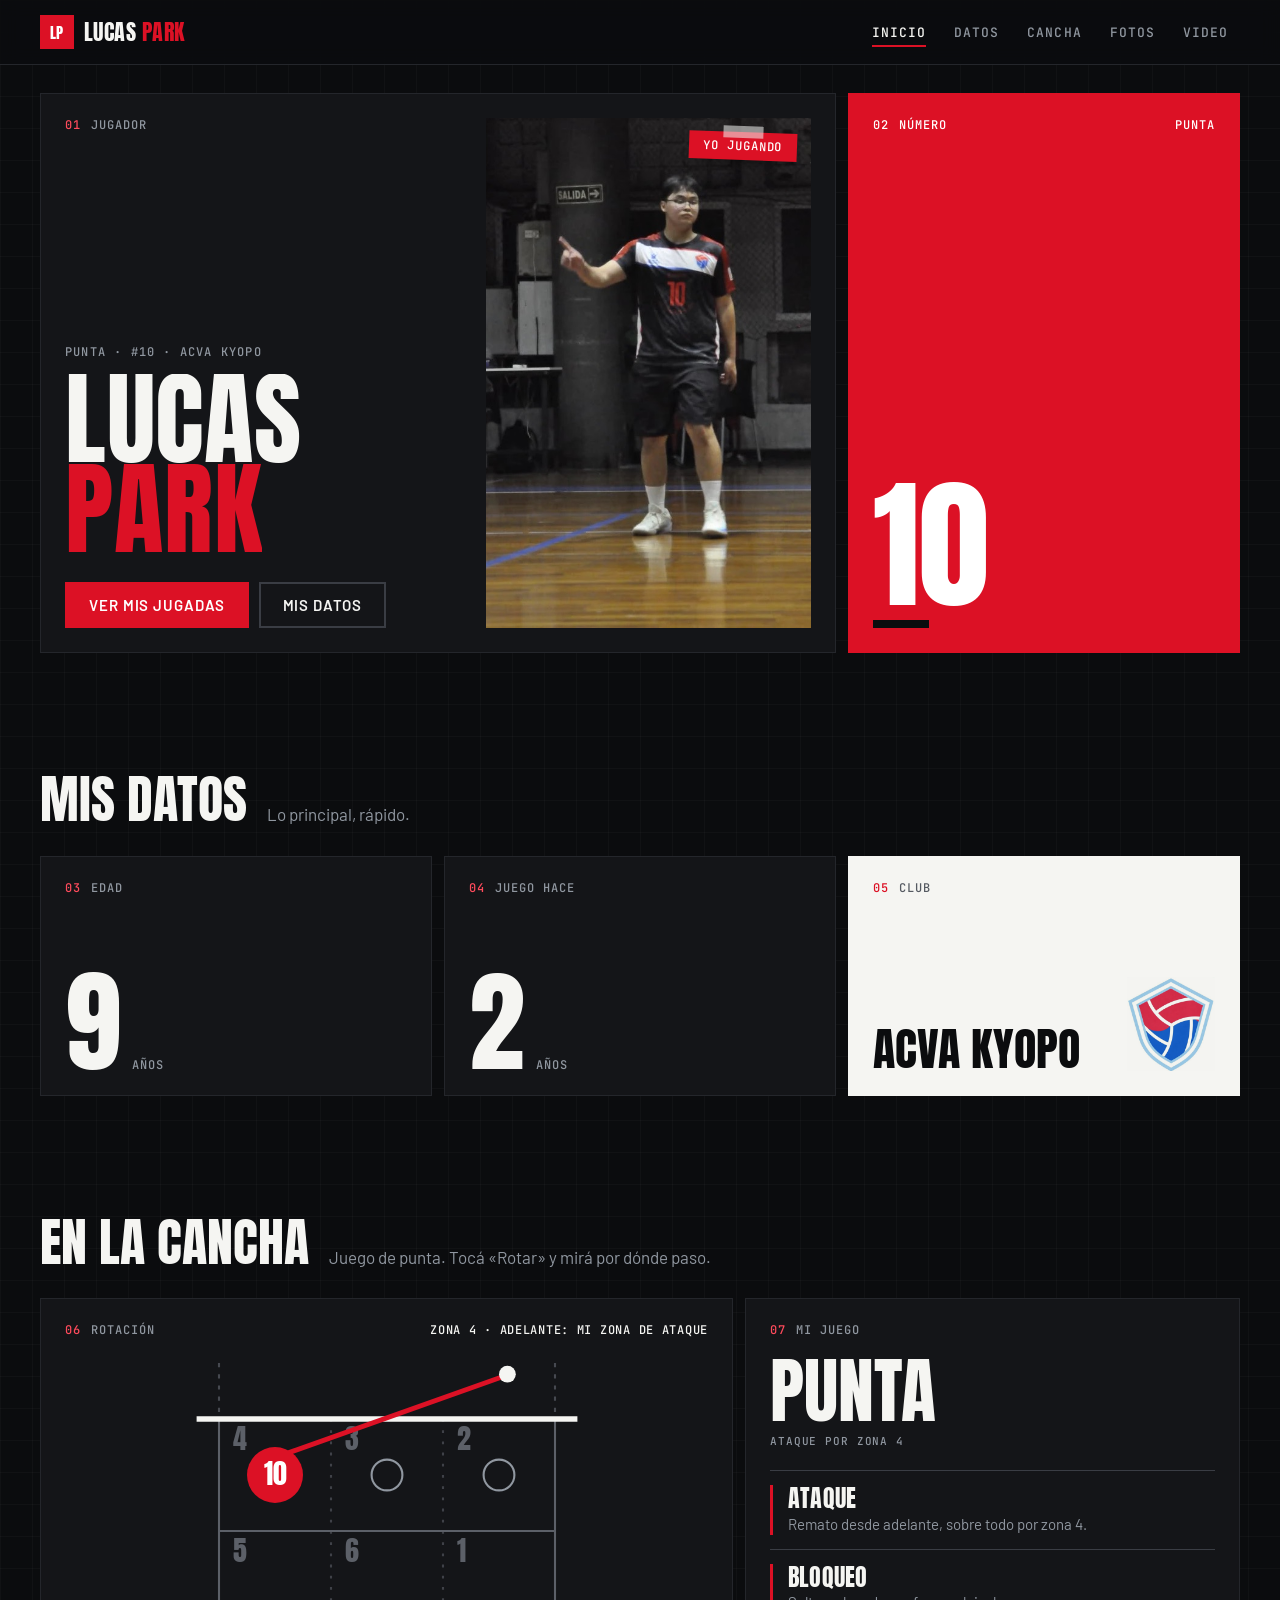
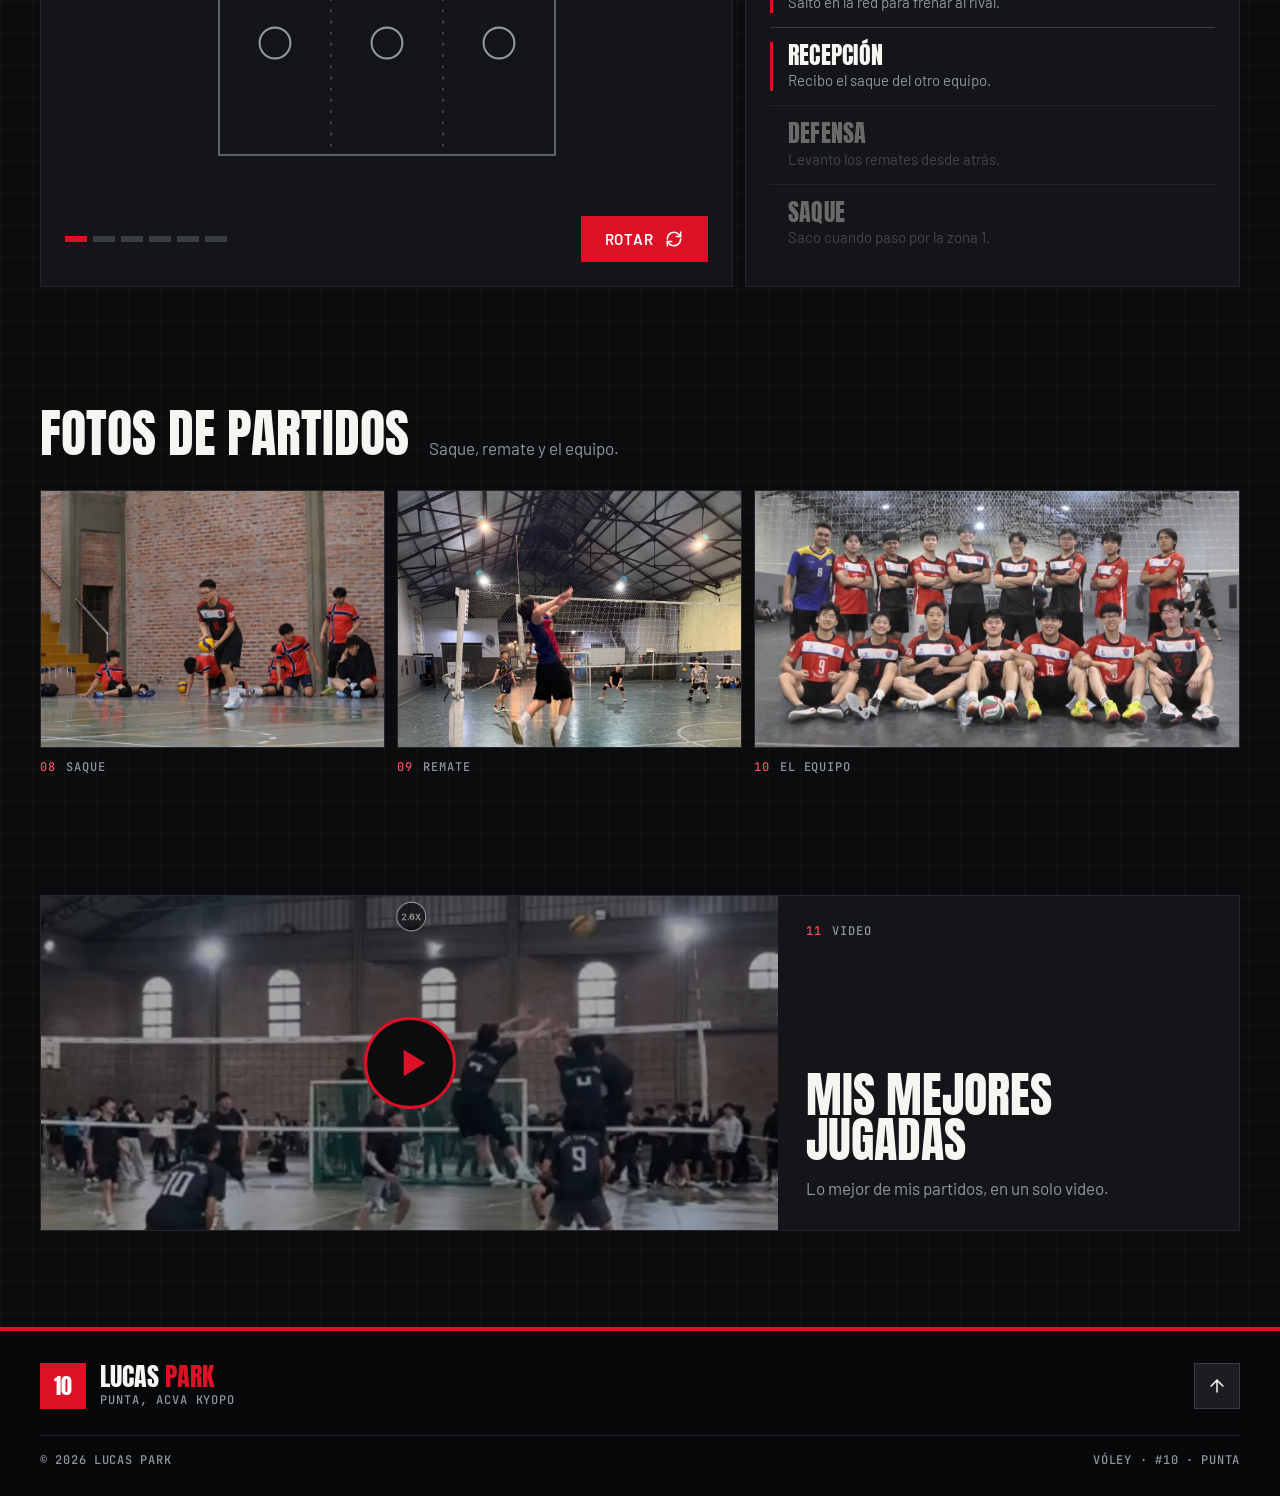
==== commit 072704a5: "Portafolio de Lucas: secciones separadas, fotos, escudo y video La página se reparte en inicio, mis " ====
--- a/park.html
+++ b/park.html
@@ -53,6 +53,7 @@
       <nav class="nav" aria-label="Secciones">
         <a href="#inicio">Inicio</a>
         <a href="#datos">Datos</a>
+        <a href="#cancha">Cancha</a>
         <a href="#fotos">Fotos</a>
         <a href="#video">Video</a>
       </nav>
@@ -63,14 +64,15 @@
     <nav class="mobile-nav" id="mobile-nav" aria-label="Secciones" hidden>
       <a href="#inicio">Inicio</a>
       <a href="#datos">Datos</a>
+        <a href="#cancha">Cancha</a>
       <a href="#fotos">Fotos</a>
       <a href="#video">Video</a>
     </nav>
   </header>
 
   <main>
-    <!-- ============ INICIO: 01 jugador, 02 número, 03 datos ============ -->
-    <section class="board wrap" id="inicio" aria-label="Inicio">
+    <!-- ============ INICIO: 01 jugador y 02 número ============ -->
+    <section class="hero wrap" id="inicio" aria-label="Inicio">
       <article class="tile tile--player">
         <div class="player__text">
           <p class="lbl"><span>01</span> Jugador</p>
@@ -87,22 +89,9 @@
           </div>
         </div>
 
-        <figure class="player__photo ph">
-          <!-- COMPLETAR, foto principal (jugando, de espalda o de frente, no la cara de cerca):
-               guardala como assets/park/jugando.jpg y reemplazá el <svg class="jersey"> y el
-               <figcaption class="ph__cap"> por:
-               <img src="assets/park/jugando.jpg" alt="Lucas Park jugando con la 10"> -->
+        <figure class="player__photo">
           <span class="tape">Yo jugando</span>
-          <svg class="jersey" viewBox="0 0 200 190" aria-hidden="true">
-            <path class="jersey__body" d="M62 14 C74 30 126 30 138 14 L186 40 L170 84 L148 74 L148 178 L52 178 L52 74 L30 84 L14 40 Z"/>
-            <path class="jersey__neck" d="M76 14 C84 28 116 28 124 14"/>
-            <text class="jersey__name" x="100" y="70" text-anchor="middle">PARK</text>
-            <text class="jersey__num" x="100" y="146" text-anchor="middle">10</text>
-          </svg>
-          <figcaption class="ph__cap">
-            <svg viewBox="0 0 24 24" aria-hidden="true"><rect x="3" y="4" width="18" height="16"/><circle cx="9" cy="10" r="2"/><path d="M21 17l-5-5-9 8"/></svg>
-            [Foto: yo jugando, de espalda o de frente]
-          </figcaption>
+          <img src="assets/park/jugando.jpg" alt="Lucas Park en la cancha, con la camiseta 10" width="640" height="840">
         </figure>
       </article>
 
@@ -116,169 +105,124 @@
           <i class="num__line" aria-hidden="true"></i>
         </div>
       </article>
-
-      <article class="tile tile--stats reveal" data-from="right">
-        <p class="lbl"><span>03</span> Datos</p>
-        <div class="stats">
-          <div><strong data-count="18">18</strong><span>Años de edad</span></div>
-          <div><strong data-count="5">5</strong><span>Años jugando</span></div>
-        </div>
-      </article>
-    </section>
-
-    <!-- ============ DATOS: 04 posición, 05 frase, 06 club, 07 foto, 08 historia ============ -->
-    <section class="board board--b wrap" id="datos" aria-labelledby="datos-t">
-      <h2 class="sr" id="datos-t">Mis datos</h2>
-
-      <article class="tile tile--pos reveal" id="posicion">
-        <h3 class="lbl"><span>04</span> Posición</h3>
-        <div class="pos">
-          <div class="pos__text">
-            <b class="pos__name">Punta</b>
-            <span>Ataque por zona 4</span>
-          </div>
-          <svg class="court" viewBox="0 0 200 210" role="img" aria-label="Cancha de vóley: juego de punta y ataco por la zona 4, adelante a la izquierda">
+    </section>
+
+    <!-- ============ MIS DATOS: 03 edad, 04 años jugando, 05 club ============ -->
+    <section class="section wrap" id="datos">
+      <div class="section__head reveal">
+        <h2>Mis datos</h2>
+        <p>Lo principal, rápido.</p>
+      </div>
+      <div class="facts">
+        <article class="tile tile--fact reveal">
+          <h3 class="lbl"><span>03</span> Edad</h3>
+          <p class="fact"><strong data-count="18">18</strong><span>años</span></p>
+        </article>
+        <article class="tile tile--fact reveal">
+          <h3 class="lbl"><span>04</span> Juego hace</h3>
+          <p class="fact"><strong data-count="5">5</strong><span>años</span></p>
+        </article>
+        <article class="tile tile--club reveal">
+          <h3 class="lbl"><span>05</span> Club</h3>
+          <div class="club__row">
+            <b class="club__name">ACVA Kyopo</b>
+            <img class="club__crest" src="assets/park/escudo.png" alt="Escudo de ACVA Kyopo" width="302" height="320">
+          </div>
+        </article>
+      </div>
+    </section>
+
+    <!-- ============ EN LA CANCHA: 06 rotación, 07 mi juego ============ -->
+    <section class="section wrap" id="cancha">
+      <div class="section__head reveal">
+        <h2>En la cancha</h2>
+        <p>Juego de punta. Tocá «Rotar» y mirá por dónde paso.</p>
+      </div>
+      <div class="field">
+        <article class="tile tile--rot reveal">
+          <div class="rot__top">
+            <h3 class="lbl"><span>06</span> Rotación</h3>
+            <p class="rot__status" id="rot-status" aria-live="polite">Zona 4 · Adelante: mi zona de ataque</p>
+          </div>
+          <svg class="court" id="court" viewBox="0 0 300 296" role="img" aria-label="Cancha de vóley vista desde arriba, con la red arriba. Lucas, con la 10, está en la zona 4, adelante a la izquierda.">
             <g class="court__lines">
-              <path class="court__far" d="M20 0 V40 M180 0 V40"/>
-              <rect x="20" y="40" width="160" height="160"/>
-              <path d="M20 93.3 H180"/>
+              <path class="court__far" d="M30 0 V40 M270 0 V40"/>
+              <rect x="30" y="40" width="240" height="240"/>
+              <path d="M30 120 H270"/>
+              <path class="court__zones" d="M110 40 V280 M190 40 V280"/>
             </g>
-            <path class="court__net" d="M8 40 H192"/>
-            <g class="court__mates">
-              <circle cx="100" cy="66.7" r="3.5"/>
-              <circle cx="153.3" cy="66.7" r="3.5"/>
-              <circle cx="46.7" cy="146.7" r="3.5"/>
-              <circle cx="100" cy="146.7" r="3.5"/>
-              <circle cx="153.3" cy="146.7" r="3.5"/>
+            <g class="court__nums" aria-hidden="true">
+              <text x="40" y="62">4</text><text x="120" y="62">3</text><text x="200" y="62">2</text>
+              <text x="40" y="142">5</text><text x="120" y="142">6</text><text x="200" y="142">1</text>
             </g>
-            <path class="court__set" pathLength="1" d="M150 60 Q100 -4 54 50"/>
-            <path class="court__hit" pathLength="1" d="M50 54 L150 11"/>
-            <circle class="court__ring" cx="152" cy="10" r="6"/>
-            <circle class="court__ball" cx="152" cy="10" r="4.5"/>
-            <g class="court__me">
-              <circle cx="46.7" cy="66.7" r="12"/>
-              <text x="46.7" y="72" text-anchor="middle">10</text>
-            </g>
+            <path class="court__net" d="M14 40 H286"/>
+            <path class="court__hit" pathLength="1" d="M80 64 L232 10"/>
+            <circle class="court__ring" cx="236" cy="8" r="8"/>
+            <circle class="court__ball" cx="236" cy="8" r="6"/>
+            <g class="pl" data-i="1" transform="translate(150 80)"><circle r="11"/></g>
+            <g class="pl" data-i="2" transform="translate(230 80)"><circle r="11"/></g>
+            <g class="pl" data-i="3" transform="translate(230 200)"><circle r="11"/></g>
+            <g class="pl" data-i="4" transform="translate(150 200)"><circle r="11"/></g>
+            <g class="pl" data-i="5" transform="translate(70 200)"><circle r="11"/></g>
+            <g class="pl pl--me" data-i="0" transform="translate(70 80)"><g class="pl__in"><circle r="20"/><text y="7" text-anchor="middle">10</text></g></g>
           </svg>
-        </div>
-      </article>
-
-      <div class="stack">
-        <article class="tile tile--quote reveal">
-          <h3 class="lbl"><span>05</span> Frase</h3>
-          <blockquote class="quote">
-            <span class="quote__mark" aria-hidden="true">“</span>
-            <!-- COMPLETAR: tu frase, corta -->
-            <p class="todo">[Tu frase va acá]</p>
-          </blockquote>
-        </article>
-
-        <article class="tile tile--club reveal">
-          <div>
-            <h3 class="lbl"><span>06</span> Club</h3>
-            <b class="club__name">ACVA Kyopo</b>
-          </div>
-          <!-- COMPLETAR, escudo: guardalo como assets/park/escudo.png y reemplazá el <span> por
-               <img src="assets/park/escudo.png" alt="Escudo de ACVA Kyopo"> -->
-          <div class="club__crest"><span>[escudo]</span></div>
-        </article>
-      </div>
-
-      <article class="tile tile--detail ph reveal">
-        <h3 class="lbl"><span>07</span> Foto</h3>
-        <!-- COMPLETAR, foto de detalle: guardala como assets/park/detalle.jpg y reemplazá el
-             <svg class="ball"> y el <p class="ph__cap"> por
-             <img src="assets/park/detalle.jpg" alt="Mis zapatillas y la pelota"> -->
-        <svg class="ball" viewBox="0 0 24 24" aria-hidden="true"><circle cx="12" cy="12" r="10"/><path d="M11.1 7.1a16.55 16.55 0 0 1 10.9 4"/><path d="M12 12a12.6 12.6 0 0 1-8.7 5"/><path d="M16.8 13.6a16.55 16.55 0 0 1-9 7.5"/><path d="M20.7 17a12.8 12.8 0 0 0-8.7-5 13.3 13.3 0 0 1 0-10"/><path d="M6.3 3.8a16.55 16.55 0 0 0 1.9 11.5"/></svg>
-        <p class="ph__cap">[Detalle: zapatillas, pelota o camiseta]</p>
-      </article>
-
-      <article class="tile tile--story reveal" id="historia">
-        <h3 class="lbl"><span>08</span> Historia</h3>
-        <ol class="story">
-          <li><span>Hace 5 años</span><b>Empecé a jugar vóley</b></li>
-          <!-- COMPLETAR: año en que llegaste a ACVA Kyopo -->
-          <li><span class="todo">[Año]</span><b>Llegué a ACVA Kyopo</b></li>
-          <!-- COMPLETAR: año y tu mejor logro -->
-          <li><span class="todo">[Año]</span><b class="todo">[Mi mejor logro]</b></li>
-        </ol>
-      </article>
+          <div class="rot__foot">
+            <ol class="rot__steps" id="rot-steps" aria-hidden="true"><li class="is-on"></li><li></li><li></li><li></li><li></li><li></li></ol>
+            <button class="btn btn--red rot__btn" id="rot-btn" type="button">
+              Rotar
+              <svg viewBox="0 0 24 24" aria-hidden="true"><path d="M4 12a8 8 0 0 1 14-5.3L20 9"/><path d="M20 4v5h-5"/><path d="M20 12a8 8 0 0 1-14 5.3L4 15"/><path d="M4 20v-5h5"/></svg>
+            </button>
+          </div>
+        </article>
+
+        <article class="tile tile--game reveal" data-from="right">
+          <h3 class="lbl"><span>07</span> Mi juego</h3>
+          <p class="game__pos"><b>Punta</b><span>Ataque por zona 4</span></p>
+          <ul class="game" id="game">
+            <li data-zones="4 3 2"><b>Ataque</b><span>Remato desde adelante, sobre todo por zona 4.</span></li>
+            <li data-zones="4 3 2"><b>Bloqueo</b><span>Salto en la red para frenar al rival.</span></li>
+            <li data-zones="4 3 2 6 5"><b>Recepción</b><span>Recibo el saque del otro equipo.</span></li>
+            <li data-zones="1 6 5"><b>Defensa</b><span>Levanto los remates desde atrás.</span></li>
+            <li data-zones="1"><b>Saque</b><span>Saco cuando paso por la zona 1.</span></li>
+          </ul>
+        </article>
+      </div>
     </section>
 
     <!-- ============ FOTOS DE PARTIDOS ============ -->
     <section class="section wrap" id="fotos">
       <div class="section__head reveal">
         <h2>Fotos de partidos</h2>
-        <p>Con un clic ves la foto.</p>
-      </div>
-      <!-- Para poner las fotos reales, guardalas en assets/park/ y reemplazá cada
-           <div class="shot__photo ph">…</div> por
-           <img class="shot__photo" src="assets/park/saque.jpg" alt="Lucas sacando">
-           (y lo mismo con remate.jpg y equipo.jpg) -->
+        <p>Saque, remate y el equipo.</p>
+      </div>
       <div class="shots">
-        <article class="shot reveal" style="--c-bg:#141518;--c-fg:#F5F5F2;--c-ac:#DC1125">
-          <button class="shot__media" type="button" aria-pressed="false" aria-label="Saque, ver la foto">
-            <div class="shot__frame">
-              <div class="shot__cover">
-                <span class="lbl"><span>09</span> Partido</span>
-                <div><h3 class="shot__name">Saque</h3><i class="shot__line"></i></div>
-                <svg class="shot__icon" viewBox="0 0 24 24" aria-hidden="true"><circle cx="12" cy="5.5" r="3"/><path d="M12 12v9M8 16l4-4 4 4"/></svg>
-              </div>
-              <div class="shot__photo ph">
-                <svg viewBox="0 0 24 24" aria-hidden="true"><rect x="3" y="4" width="18" height="16"/><circle cx="9" cy="10" r="2"/><path d="M21 17l-5-5-9 8"/></svg>
-                <span class="ph__cap">[Foto: saque]</span>
-              </div>
-            </div>
-          </button>
-        </article>
-
-        <article class="shot reveal" style="--c-bg:#DC1125;--c-fg:#FFFFFF;--c-ac:#0B0C0E">
-          <button class="shot__media" type="button" aria-pressed="false" aria-label="Remate, ver la foto">
-            <div class="shot__frame">
-              <div class="shot__cover">
-                <span class="lbl"><span>10</span> Partido</span>
-                <div><h3 class="shot__name">Remate</h3><i class="shot__line"></i></div>
-                <svg class="shot__icon" viewBox="0 0 24 24" aria-hidden="true"><circle cx="17" cy="16" r="4"/><path d="M3 4l9 8M7.5 3l3 2.7M3 8.5l2.7 2.4"/></svg>
-              </div>
-              <div class="shot__photo ph">
-                <svg viewBox="0 0 24 24" aria-hidden="true"><rect x="3" y="4" width="18" height="16"/><circle cx="9" cy="10" r="2"/><path d="M21 17l-5-5-9 8"/></svg>
-                <span class="ph__cap">[Foto: remate]</span>
-              </div>
-            </div>
-          </button>
-        </article>
-
-        <article class="shot reveal" style="--c-bg:#F5F5F2;--c-fg:#0B0C0E;--c-ac:#DC1125">
-          <button class="shot__media" type="button" aria-pressed="false" aria-label="El equipo, ver la foto">
-            <div class="shot__frame">
-              <div class="shot__cover">
-                <span class="lbl"><span>11</span> Partido</span>
-                <div><h3 class="shot__name">El equipo</h3><i class="shot__line"></i></div>
-                <svg class="shot__icon" viewBox="0 0 24 24" aria-hidden="true"><circle cx="8" cy="8" r="3"/><circle cx="16" cy="8" r="3"/><path d="M2 20c0-4 3-6 6-6s6 2 6 6M12 15c1-1 2.5-1.5 4-1.5 3 0 6 2 6 6.5"/></svg>
-              </div>
-              <div class="shot__photo ph">
-                <svg viewBox="0 0 24 24" aria-hidden="true"><rect x="3" y="4" width="18" height="16"/><circle cx="9" cy="10" r="2"/><path d="M21 17l-5-5-9 8"/></svg>
-                <span class="ph__cap">[Foto: el equipo]</span>
-              </div>
-            </div>
-          </button>
-        </article>
+        <figure class="shot reveal">
+          <div class="shot__img"><img src="assets/park/saque.jpg" alt="Lucas con la pelota, preparándose para sacar" width="840" height="630" loading="lazy"></div>
+          <figcaption class="lbl"><span>08</span> Saque</figcaption>
+        </figure>
+        <figure class="shot reveal">
+          <div class="shot__img"><img src="assets/park/remate.jpg" alt="Lucas saltando para rematar en la red" width="960" height="720" loading="lazy"></div>
+          <figcaption class="lbl"><span>09</span> Remate</figcaption>
+        </figure>
+        <figure class="shot shot--wide reveal">
+          <div class="shot__img"><img src="assets/park/equipo.jpg" alt="El equipo de ACVA Kyopo" width="1600" height="849" loading="lazy"></div>
+          <figcaption class="lbl"><span>10</span> El equipo</figcaption>
+        </figure>
       </div>
     </section>
 
     <!-- ============ VIDEO ============ -->
     <section class="section wrap" id="video">
       <div class="video reveal">
-        <!-- Para el video, poné el código de YouTube en data-youtube, por ejemplo:
-             data-youtube="dQw4w9WgXcQ" y aparece el reproductor -->
-        <div class="video__screen" id="video-screen" data-youtube="">
+        <div class="video__screen" id="video-screen">
+          <video class="video__clip" id="video-clip" src="assets/park/pelotazo.mp4" poster="assets/park/pelotazo.jpg"
+                 width="848" height="384" preload="metadata" playsinline></video>
           <button class="video__play" id="video-play" type="button" aria-label="Reproducir video de mis mejores jugadas">
             <svg viewBox="0 0 24 24" aria-hidden="true"><path d="M7 4l13 8-13 8z"/></svg>
           </button>
-          <p class="video__soon" id="video-soon" role="status"></p>
         </div>
         <div class="video__text">
-          <p class="lbl"><span>12</span> Video</p>
+          <p class="lbl"><span>11</span> Video</p>
           <div>
             <h2>Mis mejores jugadas</h2>
             <p>Lo mejor de mis partidos, en un solo video.</p>
--- a/assets/park/park.css
+++ b/assets/park/park.css
@@ -151,10 +151,8 @@
 .btn--ghost { border-color: var(--line-2); color: var(--text); }
 .btn--ghost:hover { border-color: var(--paper); background: var(--paper); color: var(--bg); }
 
-/* ---------- Tablero ---------- */
-.board { display: grid; grid-template-columns: repeat(12, minmax(0, 1fr)); gap: 12px; }
-#inicio { padding-top: 28px; }
-.board--b { margin-top: 12px; }
+/* ---------- Inicio ---------- */
+.hero { display: grid; grid-template-columns: repeat(12, minmax(0, 1fr)); gap: 12px; padding-top: 28px; }
 .tile {
   position: relative; min-width: 0; padding: 24px;
   background: var(--tile); border: 1px solid var(--line);
@@ -162,21 +160,9 @@
 }
 .tile:hover { border-color: var(--line-2); }
 
-/* lugares para fotos: rayado y borde punteado, hasta que esté la foto */
-.ph {
-  border: 1px dashed var(--line-2);
-  background: repeating-linear-gradient(135deg, #16181B 0 10px, #1B1D21 10px 20px);
-}
-.ph img { position: absolute; inset: 0; width: 100%; height: 100%; object-fit: cover; }
-.ph__cap {
-  display: flex; align-items: center; gap: 10px;
-  font: 500 11px/1.4 var(--mono); text-transform: uppercase; letter-spacing: .06em; color: var(--muted);
-}
-.ph__cap svg { width: 18px; height: 18px; }
-
 /* 01 Jugador */
 .tile--player {
-  grid-column: span 8; grid-row: span 2; min-height: 540px;
+  grid-column: span 8; min-height: 560px;
   display: grid; grid-template-columns: minmax(0, 1fr) minmax(0, .82fr); gap: 24px;
 }
 .player__text { display: flex; flex-direction: column; justify-content: space-between; gap: 32px; }
@@ -185,14 +171,12 @@
 .name > span { display: block; }
 .name__b { color: var(--red); }
 .cta { display: flex; flex-wrap: wrap; gap: 10px; margin-top: 28px; }
-.player__photo { position: relative; display: grid; place-items: center; overflow: hidden; min-height: 320px; }
-.player__photo .ph__cap { position: absolute; left: 16px; right: 16px; bottom: 16px; }
-.jersey { width: 72%; max-width: 280px; overflow: visible; transition: transform .7s var(--salida); }
-.tile--player:hover .jersey { transform: translateY(-6px) rotate(-3deg); }
-.jersey__body { fill: var(--bg); stroke: var(--paper); stroke-width: 3; stroke-linejoin: round; }
-.jersey__neck { fill: none; stroke: var(--paper); stroke-width: 3; }
-.jersey__name { fill: var(--paper); font: 22px var(--head); letter-spacing: .08em; }
-.jersey__num { fill: var(--red); font: 74px var(--head); }
+.player__photo { position: relative; overflow: hidden; min-height: 320px; background: var(--tile-2); }
+.player__photo img {
+  position: absolute; inset: 0; width: 100%; height: 100%; object-fit: cover; object-position: 50% 40%;
+  transition: transform .9s var(--salida);
+}
+.tile--player:hover .player__photo img { transform: scale(1.04); }
 /* cinta como en el moodboard */
 .tape {
   position: absolute; z-index: 2; top: 14px; right: 14px;
@@ -219,150 +203,108 @@
 .num__line { display: block; width: 56px; height: 8px; margin-top: 18px; background: var(--bg); transform-origin: left; transition: transform .7s var(--salida); }
 .tile--num:hover .num__line { transform: scaleX(2.4); }
 
-/* 03 Datos */
-.tile--stats { grid-column: span 4; display: flex; flex-direction: column; justify-content: space-between; gap: 24px; }
-.stats { display: grid; grid-template-columns: 1fr 1fr; }
-.stats div { display: grid; gap: 10px; align-content: end; }
-.stats div + div { border-left: 1px solid var(--line-2); padding-left: 24px; }
-.stats strong { font: 400 76px/.85 var(--head); }
-.stats span { font: 500 11px/1.3 var(--mono); text-transform: uppercase; letter-spacing: .08em; color: var(--muted); }
-
-/* 04 Posición */
-.tile--pos { grid-column: span 4; min-height: 320px; display: flex; flex-direction: column; justify-content: space-between; gap: 24px; cursor: default; }
-.pos { display: flex; align-items: flex-end; justify-content: space-between; gap: 16px; }
-.pos__name { display: block; font: 400 64px/.9 var(--head); text-transform: uppercase; }
-.pos__text span { display: block; margin-top: 10px; font: 500 11px/1.3 var(--mono); text-transform: uppercase; letter-spacing: .08em; color: var(--muted); }
-.court { width: 50%; max-width: 180px; height: auto; overflow: visible; flex-shrink: 0; }
+/* ---------- Mis datos ---------- */
+.facts { display: grid; grid-template-columns: repeat(3, minmax(0, 1fr)); gap: 12px; }
+.tile--fact, .tile--club { min-height: 240px; display: flex; flex-direction: column; justify-content: space-between; gap: 24px; }
+.fact { display: flex; align-items: baseline; gap: 12px; }
+.fact strong { font: 400 clamp(84px, 9vw, 112px)/.8 var(--head); }
+.fact span { font: 500 12px/1 var(--mono); text-transform: uppercase; letter-spacing: .08em; color: var(--muted); }
+.tile--club { background: var(--paper); border-color: var(--paper); color: var(--bg); }
+.tile--club:hover { border-color: var(--paper); }
+.tile--club .lbl { color: #555A62; }
+.tile--club .lbl > span { color: var(--red); }
+.club__row { display: flex; justify-content: space-between; align-items: flex-end; gap: 16px; }
+.club__name { display: block; font: 400 clamp(36px, 3.6vw, 48px)/.95 var(--head); text-transform: uppercase; }
+.club__crest { display: block; flex-shrink: 0; width: 88px; height: auto; mix-blend-mode: multiply; }
+
+/* ---------- En la cancha ---------- */
+.field { display: grid; grid-template-columns: minmax(0, 7fr) minmax(0, 5fr); gap: 12px; }
+.tile--rot { display: flex; flex-direction: column; gap: 24px; }
+.rot__top { display: flex; justify-content: space-between; align-items: baseline; flex-wrap: wrap; gap: 8px 16px; }
+.rot__status { font: 500 12px/1.3 var(--mono); text-transform: uppercase; letter-spacing: .06em; color: var(--text); }
+.court { display: block; width: 100%; max-width: 420px; height: auto; margin-inline: auto; overflow: visible; }
 .court__lines { fill: none; stroke: var(--dim); stroke-width: 1.5; }
 .court__far { stroke-dasharray: 3 5; opacity: .7; }
-.court__net { stroke: var(--paper); stroke-width: 3.5; }
-.court__mates circle { fill: none; stroke: var(--muted); stroke-width: 1.5; }
-.court__set { fill: none; stroke: var(--paper); stroke-width: 1.5; opacity: .6; }
-.court__hit { fill: none; stroke: var(--red); stroke-width: 3; stroke-linecap: round; }
-.court__ball { fill: var(--paper); }
+.court__zones { stroke-dasharray: 2 6; opacity: .6; }
+.court__nums text { fill: var(--dim); font: 20px var(--head); }
+.court__net { stroke: var(--paper); stroke-width: 4; }
+.pl { transition: transform .7s var(--salida); }
+.pl circle { fill: var(--tile); stroke: var(--muted); stroke-width: 1.5; }
+.pl--me .pl__in circle { fill: var(--red); stroke: none; }
+.pl--me text { fill: #fff; font: 20px var(--head); }
+/* el remate solo aparece cuando estoy en la zona 4 */
+.court__hit { fill: none; stroke: var(--red); stroke-width: 3.5; stroke-linecap: round; transition: opacity .3s var(--salida); }
+.court__ball { fill: var(--paper); transition: opacity .3s var(--salida); }
 .court__ring { fill: none; stroke: var(--paper); stroke-width: 1.5; opacity: 0; }
-.court__me circle { fill: var(--red); }
-.court__me text { fill: #fff; font: 14px var(--head); }
-/* la jugada: pase de la armadora, salto y remate cruzado */
-.court.is-play .court__set { stroke-dasharray: 1; animation: draw .6s ease-out .2s both; }
-.court.is-play .court__me { transform-box: fill-box; transform-origin: center; animation: jump .55s var(--salida) .7s both; }
-.court.is-play .court__hit { stroke-dasharray: 1; animation: draw .3s cubic-bezier(.55, 0, .9, .4) 1s both; }
-.court.is-play .court__ball { transform-box: fill-box; transform-origin: center; animation: pop .3s var(--salida) 1.28s both; }
-.court.is-play .court__ring { transform-box: fill-box; transform-origin: center; animation: ring .8s ease-out 1.3s both; }
+.court:not(.is-z4) .court__hit, .court:not(.is-z4) .court__ball { opacity: 0; }
+/* la jugada: salto y remate cruzado */
+.court.is-play .pl__in { transform-box: fill-box; transform-origin: center; animation: jump .55s var(--salida) .1s both; }
+.court.is-play .court__hit { stroke-dasharray: 1; animation: draw .3s cubic-bezier(.55, 0, .9, .4) .4s both; }
+.court.is-play .court__ball { transform-box: fill-box; transform-origin: center; animation: pop .3s var(--salida) .68s both; }
+.court.is-play .court__ring { transform-box: fill-box; transform-origin: center; animation: ring .8s ease-out .7s both; }
 @keyframes draw { from { stroke-dashoffset: 1; } to { stroke-dashoffset: 0; } }
-@keyframes jump { 50% { transform: translateY(-6px) scale(1.15); } }
+@keyframes jump { 50% { transform: translateY(-8px) scale(1.12); } }
 @keyframes pop { from { opacity: 0; transform: scale(0); } }
 @keyframes ring { from { opacity: .9; transform: scale(.6); } to { opacity: 0; transform: scale(2.8); } }
-
-/* 05 Frase y 06 Club */
-.stack { grid-column: span 4; display: grid; grid-template-rows: 1fr auto; gap: 12px; min-width: 0; }
-.tile--quote { display: flex; flex-direction: column; justify-content: space-between; gap: 18px; }
-.quote__mark { display: block; height: .5em; color: var(--red); font: 84px/1 var(--head); }
-.quote p { font: 400 clamp(28px, 2.8vw, 38px)/1 var(--head); text-transform: uppercase; }
-.tile--club {
-  display: flex; justify-content: space-between; align-items: flex-end; gap: 16px;
-  background: var(--paper); border-color: var(--paper); color: var(--bg);
-}
-.tile--club:hover { border-color: var(--paper); }
-.tile--club .lbl { color: #555A62; margin-bottom: 10px; }
-.tile--club .lbl > span { color: var(--red); }
-.club__name { display: block; font: 400 clamp(30px, 2.8vw, 38px)/1 var(--head); text-transform: uppercase; }
-.club__crest {
-  position: relative; display: grid; place-items: center; flex-shrink: 0; width: 64px; height: 64px;
-  border: 1px dashed #8A8F98; font: 500 10px/1 var(--mono); text-transform: uppercase; color: #555A62;
-}
-.club__crest img { position: absolute; inset: 0; width: 100%; height: 100%; object-fit: contain; }
-
-/* 07 Foto */
-.tile--detail { grid-column: span 2; display: flex; flex-direction: column; justify-content: space-between; gap: 18px; overflow: hidden; }
-.tile--detail:hover { border-color: var(--line-2); }
-.ball { align-self: center; width: 72px !important; height: 72px !important; color: var(--dim); stroke-width: 1.2 !important; transition: transform .9s var(--salida), color .4s var(--salida); }
-.tile--detail:hover .ball { transform: rotate(40deg); color: var(--muted); }
-.tile--detail .ph__cap { letter-spacing: .04em; }
-
-/* 08 Historia */
-.tile--story { grid-column: span 2; }
-.story { list-style: none; margin: 18px 0 0; padding: 0; }
-.story li { position: relative; display: grid; gap: 6px; padding: 16px 0; border-top: 1px solid var(--line-2); }
-.story li:last-child { padding-bottom: 0; }
-.story li span { font: 500 11px/1.3 var(--mono); text-transform: uppercase; letter-spacing: .08em; color: var(--muted); }
-.story li b { font: 600 16px/1.25 var(--body); }
-/* cada paso marca su raya roja, uno detrás del otro */
-.story li::before {
-  content: ""; position: absolute; top: -1px; left: 0; width: 32px; height: 2px;
-  background: var(--red); transform-origin: left;
-}
+.rot__foot { display: flex; justify-content: space-between; align-items: center; gap: 16px; margin-top: auto; }
+.rot__steps { display: flex; gap: 6px; margin: 0; padding: 0; list-style: none; }
+.rot__steps li { width: 22px; height: 6px; background: var(--line-2); transition: background-color .4s var(--salida); }
+.rot__steps li.is-on { background: var(--red); }
+.rot__btn { gap: 10px; }
+.rot__btn svg { transition: transform .6s var(--salida); }
+.rot__btn:hover svg { transform: rotate(90deg); }
+
+.tile--game { display: flex; flex-direction: column; gap: 22px; }
+.game__pos b { display: block; font: 400 clamp(52px, 5.6vw, 72px)/.9 var(--head); text-transform: uppercase; }
+.game__pos span { display: block; margin-top: 10px; font: 500 11px/1.3 var(--mono); text-transform: uppercase; letter-spacing: .08em; color: var(--muted); }
+.game { display: grid; margin: auto 0 0; padding: 0; list-style: none; }
+.game li { position: relative; display: grid; gap: 2px; padding: 14px 0 14px 18px; border-top: 1px solid var(--line-2); transition: opacity .4s var(--salida); }
+.game li::before {
+  content: ""; position: absolute; left: 0; top: 14px; bottom: 14px; width: 3px;
+  background: var(--red); transform: scaleY(0); transform-origin: top; transition: transform .45s var(--salida);
+}
+.game b { font: 400 24px/1.1 var(--head); text-transform: uppercase; letter-spacing: .01em; }
+.game span { color: var(--muted); font-size: 15px; line-height: 1.4; }
+/* con JS se marca lo que hago en la zona donde estoy */
+.game.is-live li { opacity: .38; }
+.game.is-live li.is-on { opacity: 1; }
+.game.is-live li.is-on::before { transform: scaleY(1); }
 
 /* ---------- Secciones ---------- */
-.section { padding-top: 96px; }
+.section { padding-top: 120px; }
 .section__head { display: flex; align-items: baseline; flex-wrap: wrap; gap: 8px 20px; margin-bottom: 28px; }
 .section__head h2 { font: 400 clamp(36px, 4.6vw, 52px)/1 var(--head); text-transform: uppercase; }
 .section__head p { color: var(--muted); }
 
 /* ---------- Fotos de partidos ---------- */
-.shots { display: grid; grid-template-columns: repeat(3, minmax(0, 1fr)); gap: 12px; }
-.shot { position: relative; transition: scale .5s var(--salida), box-shadow .5s var(--salida); }
-.shot:hover, .shot.is-open { z-index: 2; scale: 1.02; box-shadow: 0 26px 50px -26px rgba(0, 0, 0, .9); }
-.shot__media { display: block; width: 100%; padding: 0; border: 0; background: none; text-align: left; cursor: pointer; }
-.shot__frame { position: relative; overflow: hidden; aspect-ratio: 4 / 3; background: var(--tile); }
-/* portada: fondo liso, nombre en letra gruesa y una raya de color */
-.shot__cover {
-  position: absolute; inset: 0; z-index: 2;
-  display: flex; flex-direction: column; justify-content: space-between; padding: 22px;
-  background: var(--c-bg); color: var(--c-fg);
-  clip-path: inset(0); transition: clip-path .7s var(--salida);
-}
-.shot__cover .lbl, .shot__cover .lbl > span { color: var(--c-fg); opacity: .85; }
-.shot__name { font: 400 clamp(44px, 4.6vw, 64px)/.9 var(--head); text-transform: uppercase; transition: transform .7s var(--salida); }
-.shot__line { display: block; width: 56px; height: 8px; margin-top: 14px; background: var(--c-ac); transform-origin: left; transition: transform .7s var(--salida); }
-.shot:hover .shot__line { transform: scaleX(2); }
-.shot__icon { position: absolute; right: 18px; bottom: 18px; width: 84px !important; height: 84px !important; stroke-width: 1.2 !important; opacity: .25; transition: transform .7s var(--salida); }
-.shot:hover .shot__icon { transform: translateY(-4px) rotate(-8deg); }
-.shot__photo { position: absolute; inset: 0; width: 100%; height: 100%; object-fit: cover; transform: scale(1.08); transition: transform .9s var(--salida); }
-div.shot__photo { display: grid; place-content: center; justify-items: center; gap: 12px; color: var(--dim); }
-div.shot__photo svg { width: 48px; height: 48px; stroke-width: 1.3; }
-/* aviso de qué hace el clic */
-.shot__frame::before {
-  content: "Clic para ver la foto"; position: absolute; z-index: 3; right: 12px; top: 12px;
-  padding: 5px 10px; background: rgba(11, 12, 14, .88); color: #fff;
-  font: 500 12px/1.3 var(--mono);
-  opacity: 0; transform: translateY(-6px); transition: opacity .3s var(--salida), transform .3s var(--salida);
-}
-.shot:hover .shot__frame::before, .shot__media:focus-visible .shot__frame::before { opacity: 1; transform: none; }
-.shot.is-open .shot__frame::before { content: "Clic para cerrar"; background: var(--red); }
-/* brillo que sigue al mouse */
-.shot__frame::after {
-  content: ""; position: absolute; inset: 0; z-index: 4; pointer-events: none; opacity: 0;
-  background: radial-gradient(300px circle at var(--mx, 50%) var(--my, 50%), rgba(255, 255, 255, .2), transparent 62%);
-  mix-blend-mode: soft-light; transition: opacity .35s var(--salida);
-}
-.shot__media:hover .shot__frame::after { opacity: 1; }
-/* abierta: la portada se va para arriba y aparece la foto */
-.shot.is-open .shot__cover { clip-path: inset(0 0 100% 0); }
-.shot.is-open .shot__name { transform: translateY(-24px); }
-.shot.is-open .shot__photo { transform: scale(1); }
+/* las tres en una fila y a la misma altura: el ancho de cada una va según su forma */
+.shots { display: grid; grid-template-columns: 4fr 4fr 5.64fr; gap: 12px; align-items: start; }
+.shot { margin: 0; min-width: 0; }
+.shot__img { position: relative; overflow: hidden; aspect-ratio: 4 / 3; background: var(--tile); border: 1px solid var(--line); transition: border-color .4s var(--salida); }
+.shot--wide .shot__img { aspect-ratio: 1600 / 849; }
+.shot__img img { width: 100%; height: 100%; object-fit: cover; transition: transform .9s var(--salida); }
+.shot:hover .shot__img { border-color: var(--line-2); }
+.shot:hover .shot__img img { transform: scale(1.04); }
+.shot figcaption { margin-top: 12px; }
 
 /* ---------- Video ---------- */
 .video { display: grid; grid-template-columns: minmax(0, 1.6fr) minmax(0, 1fr); background: var(--tile); border: 1px solid var(--line); }
-.video__screen {
-  position: relative; aspect-ratio: 16 / 9; display: grid; place-items: center; overflow: hidden;
-  /* cancha de fondo: la red al medio y las líneas de ataque */
-  background:
-    linear-gradient(90deg, transparent calc(50% - 1.5px), rgba(245, 245, 242, .14) calc(50% - 1.5px) calc(50% + 1.5px), transparent calc(50% + 1.5px)),
-    linear-gradient(90deg, transparent calc(33.3% - .5px), rgba(245, 245, 242, .06) calc(33.3% - .5px) calc(33.3% + .5px), transparent calc(33.3% + .5px)),
-    linear-gradient(90deg, transparent calc(66.6% - .5px), rgba(245, 245, 242, .06) calc(66.6% - .5px) calc(66.6% + .5px), transparent calc(66.6% + .5px)),
-    #0F1012;
-}
-.video__screen::before { content: ""; position: absolute; inset: 12% 8%; border: 1px solid rgba(245, 245, 242, .08); pointer-events: none; }
-.video__screen iframe { position: absolute; inset: 0; width: 100%; height: 100%; border: 0; }
+.video__screen { position: relative; aspect-ratio: 848 / 384; display: grid; place-items: center; overflow: hidden; background: #000; }
+.video__clip { position: absolute; inset: 0; width: 100%; height: 100%; object-fit: cover; }
+/* oscurece un poco la portada para que se lea el botón */
+.video__screen::after {
+  content: ""; position: absolute; inset: 0; pointer-events: none;
+  background: rgba(11, 12, 14, .35); transition: opacity .4s var(--salida);
+}
+.video__screen.is-playing::after { opacity: 0; }
 .video__play {
-  position: relative; display: grid; place-items: center; width: 92px; height: 92px; border-radius: 50%;
+  position: relative; z-index: 2; display: grid; place-items: center; width: 92px; height: 92px; border-radius: 50%;
   background: var(--bg); border: 3px solid var(--red); color: var(--red); cursor: pointer;
-  transition: transform .4s var(--salida), background-color .3s var(--salida), color .3s var(--salida);
+  transition: transform .4s var(--salida), background-color .3s var(--salida), color .3s var(--salida), opacity .3s var(--salida);
 }
 .video__play svg { width: 40px; height: 40px; fill: currentColor; stroke: none; margin-left: 5px; }
 .video__play:hover { transform: scale(1.08); background: var(--red); color: #fff; }
-.video__soon { position: absolute; bottom: 18px; left: 0; right: 0; text-align: center; font: 500 13px/1.3 var(--mono); text-transform: uppercase; letter-spacing: .08em; color: var(--paper); }
+.video__screen.is-playing .video__play { opacity: 0; transform: scale(.8); pointer-events: none; }
 .video__text { display: flex; flex-direction: column; justify-content: space-between; gap: 24px; padding: 28px; }
 .video__text h2 { font: 400 clamp(34px, 3.8vw, 48px)/.95 var(--head); text-transform: uppercase; margin-bottom: 12px; }
 .video__text p:not(.lbl) { color: var(--muted); }
@@ -406,12 +348,6 @@
 .tile--num.sc-visible .num span { animation: mark-in .9s var(--salida) calc(var(--retraso, 0ms) + 200ms) backwards; }
 .tile--num.sc-visible .num__line { animation: line-in .9s var(--salida) calc(var(--retraso, 0ms) + 450ms) backwards; }
 @keyframes line-in { from { transform: scaleX(0); } }
-.tile--story.sc-in .story li::before { transform: scaleX(0); }
-.tile--story.sc-visible .story li::before { transform: scaleX(1); transition: transform .8s var(--salida); }
-.tile--story.sc-visible .story li:nth-child(1)::before { transition-delay: calc(var(--retraso, 0ms) + .3s); }
-.tile--story.sc-visible .story li:nth-child(2)::before { transition-delay: calc(var(--retraso, 0ms) + .55s); }
-.tile--story.sc-visible .story li:nth-child(3)::before { transition-delay: calc(var(--retraso, 0ms) + .8s); }
-
 @media (prefers-reduced-motion: reduce) {
   html { scroll-behavior: auto; }
   *, *::before, *::after { animation: none !important; transition-duration: .01ms !important; transition-delay: 0ms !important; }
@@ -421,28 +357,31 @@
 
 /* ---------- Responsive ---------- */
 @media (max-width: 1080px) {
-  .tile--player { grid-column: span 12; grid-row: auto; min-height: 480px; }
-  .tile--num, .tile--stats, .tile--pos, .stack, .tile--detail, .tile--story { grid-column: span 6; }
-  .tile--detail { min-height: 280px; }
-  .video { grid-template-columns: 1fr; }
+  .tile--player, .tile--num { grid-column: span 12; }
+  .tile--player { min-height: 480px; }
+  .tile--num { min-height: 260px; }
+  .field, .video { grid-template-columns: 1fr; }
 }
 @media (max-width: 720px) {
   .nav { display: none; }
   .menu { display: block; }
-  #inicio { padding-top: 16px; }
-  .board { gap: 10px; }
-  .board--b { margin-top: 10px; }
+  .hero { gap: 10px; padding-top: 16px; }
   .tile { padding: 20px; }
   .tile--player { grid-template-columns: 1fr; min-height: 0; gap: 28px; }
-  .player__photo { min-height: 0; aspect-ratio: 1 / 1; }
-  .tile--num, .tile--stats, .tile--pos, .stack, .tile--detail, .tile--story { grid-column: span 12; }
+  .player__photo { min-height: 0; aspect-ratio: 4 / 5; }
   .tile--num { min-height: 220px; }
-  .tile--pos { min-height: 0; }
-  .tile--detail { min-height: 220px; }
-  .shots { grid-template-columns: 1fr; }
-  .section { padding-top: 72px; }
+  .facts { grid-template-columns: 1fr 1fr; gap: 10px; }
+  .tile--fact { min-height: 180px; }
+  .tile--club { grid-column: span 2; min-height: 0; }
+  .field, .shots { gap: 10px; }
+  .shots { grid-template-columns: 1fr 1fr; }
+  .shot--wide { grid-column: 1 / -1; }
+  .rot__foot { flex-wrap: wrap; }
+  .section { padding-top: 88px; }
   .video__text { padding: 22px 20px; }
-  .footer { margin-top: 72px; }
+  .video__play { width: 60px; height: 60px; border-width: 2px; }
+  .video__play svg { width: 26px; height: 26px; margin-left: 3px; }
+  .footer { margin-top: 88px; }
   .footer__bottom { flex-direction: column; gap: 4px; }
 }
 @media (min-width: 721px) {
@@ -450,6 +389,5 @@
 }
 @media (max-width: 380px) {
   .cta .btn { flex: 1 1 100%; }
-  .stats strong { font-size: 64px; }
-  .pos__name { font-size: 52px; }
-}
+  .fact strong { font-size: 72px; }
+}
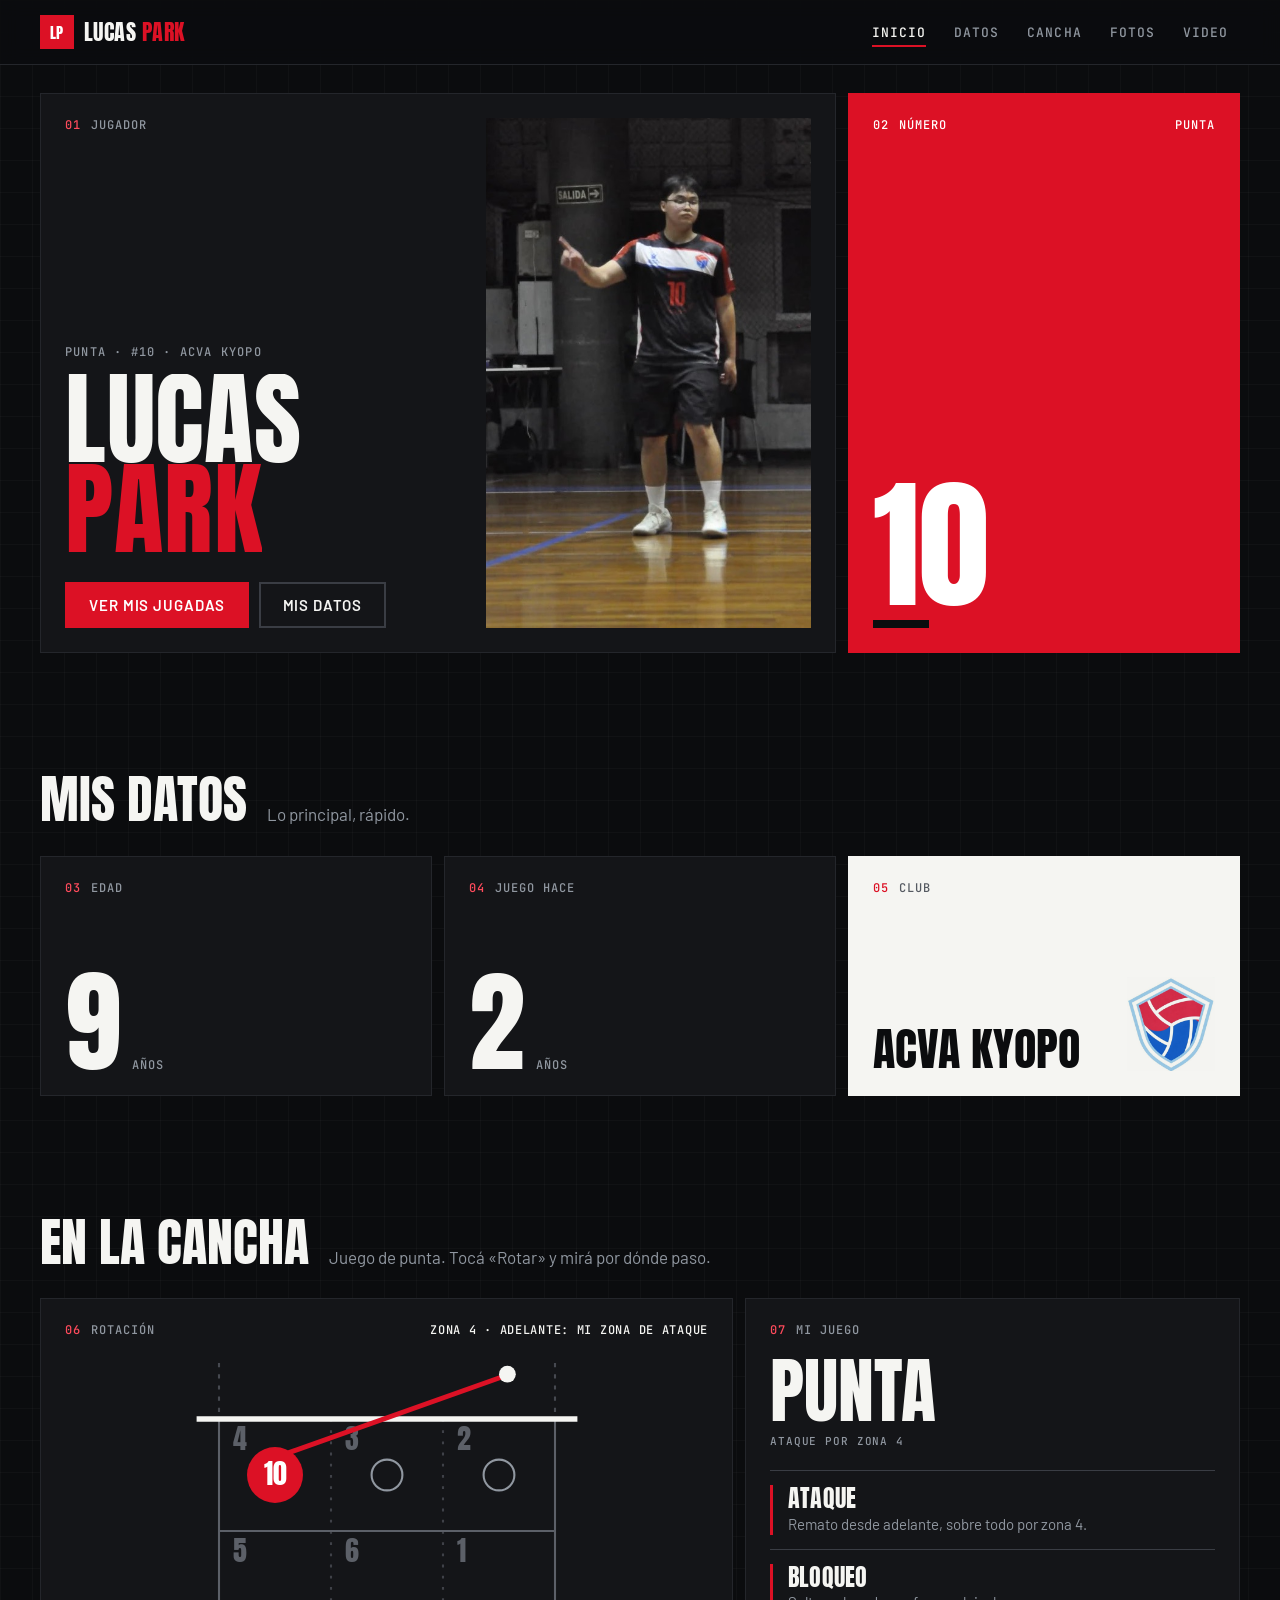
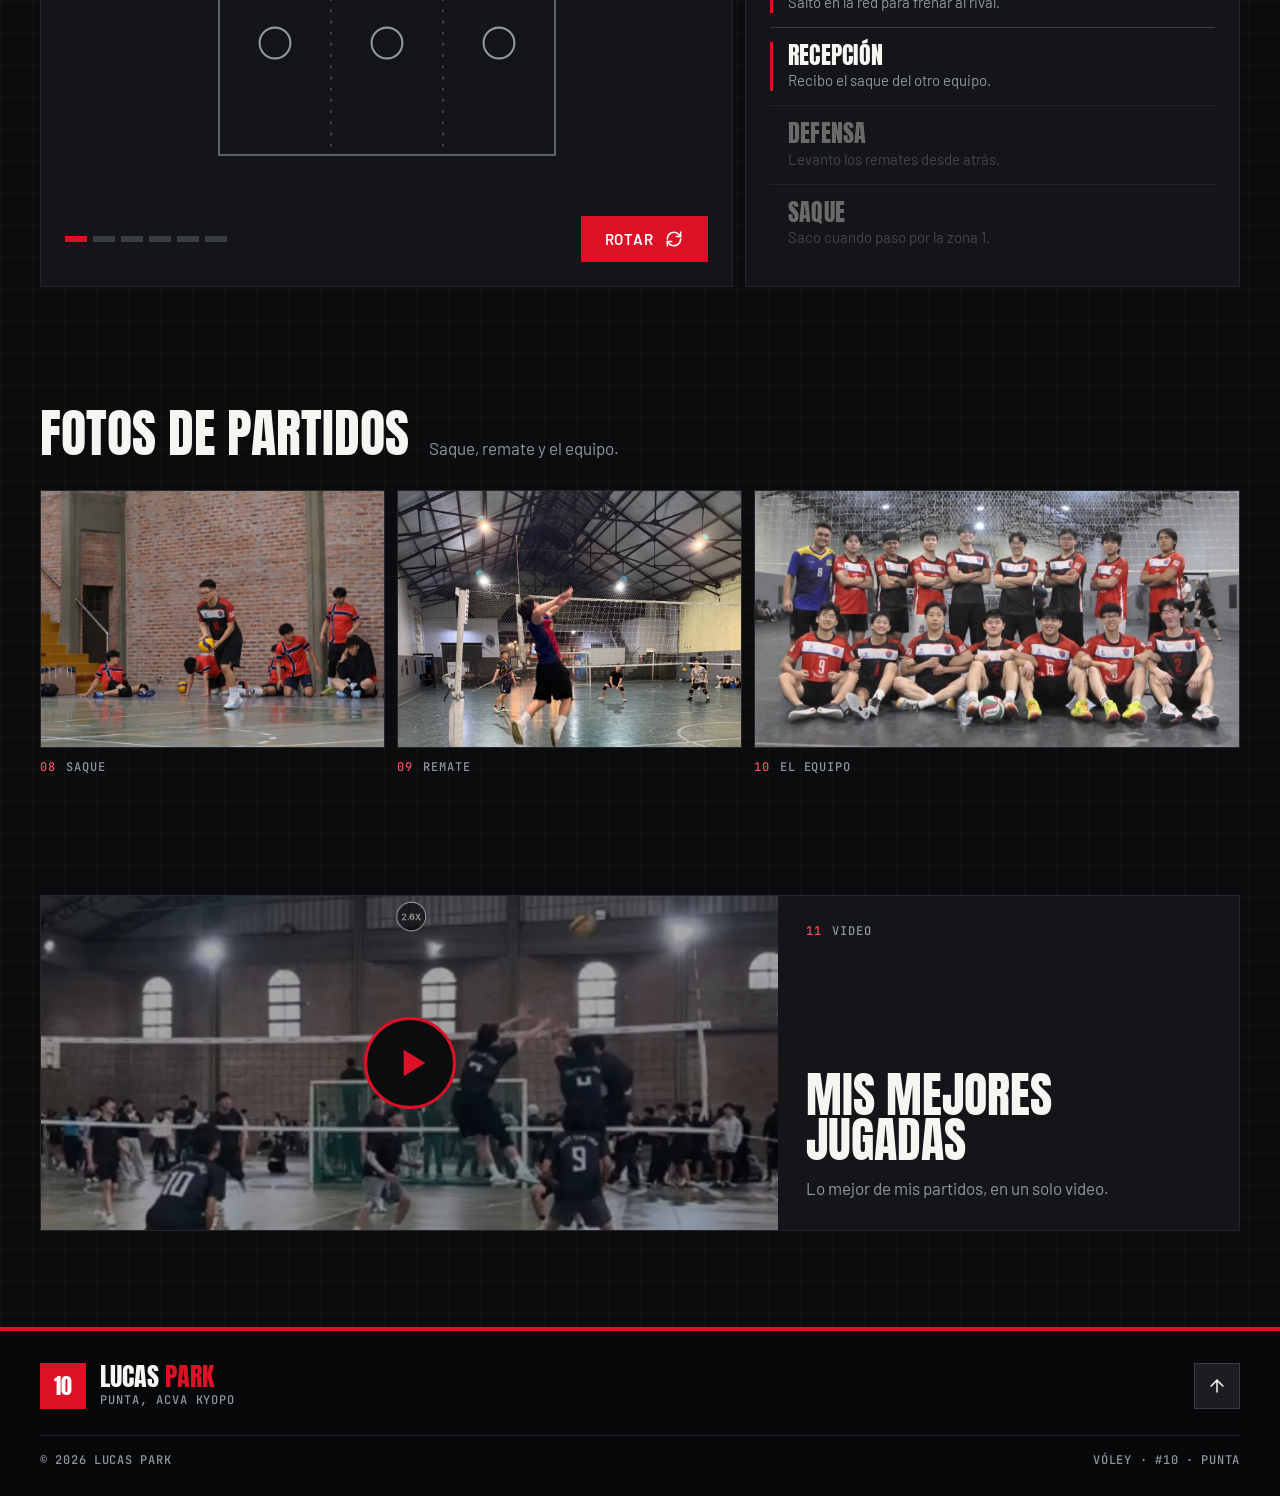
==== commit 07a14c23: "Saco la cinta "Yo jugando" de la foto principal Co-Authored-By: Claude Opus 5.5 <noreply@anthropic.c" ====
--- a/park.html
+++ b/park.html
@@ -90,7 +90,6 @@
         </div>
 
         <figure class="player__photo">
-          <span class="tape">Yo jugando</span>
           <img src="assets/park/jugando.jpg" alt="Lucas Park en la cancha, con la camiseta 10" width="640" height="840">
         </figure>
       </article>
--- a/assets/park/park.css
+++ b/assets/park/park.css
@@ -177,16 +177,6 @@
   transition: transform .9s var(--salida);
 }
 .tile--player:hover .player__photo img { transform: scale(1.04); }
-/* cinta como en el moodboard */
-.tape {
-  position: absolute; z-index: 2; top: 14px; right: 14px;
-  padding: 7px 14px; background: var(--red); color: #fff;
-  font: 500 12px/1.2 var(--mono); text-transform: uppercase; letter-spacing: .08em;
-  transform: rotate(2deg); box-shadow: 0 6px 14px -8px rgba(0, 0, 0, .7);
-  transition: transform .45s var(--salida);
-}
-.tape::before { content: ""; position: absolute; top: -6px; left: 50%; width: 40px; height: 12px; margin-left: -20px; background: rgba(245, 245, 242, .55); }
-.tile--player:hover .tape { transform: rotate(-1deg) translateY(-2px); }
 
 /* 02 Número */
 .tile--num {
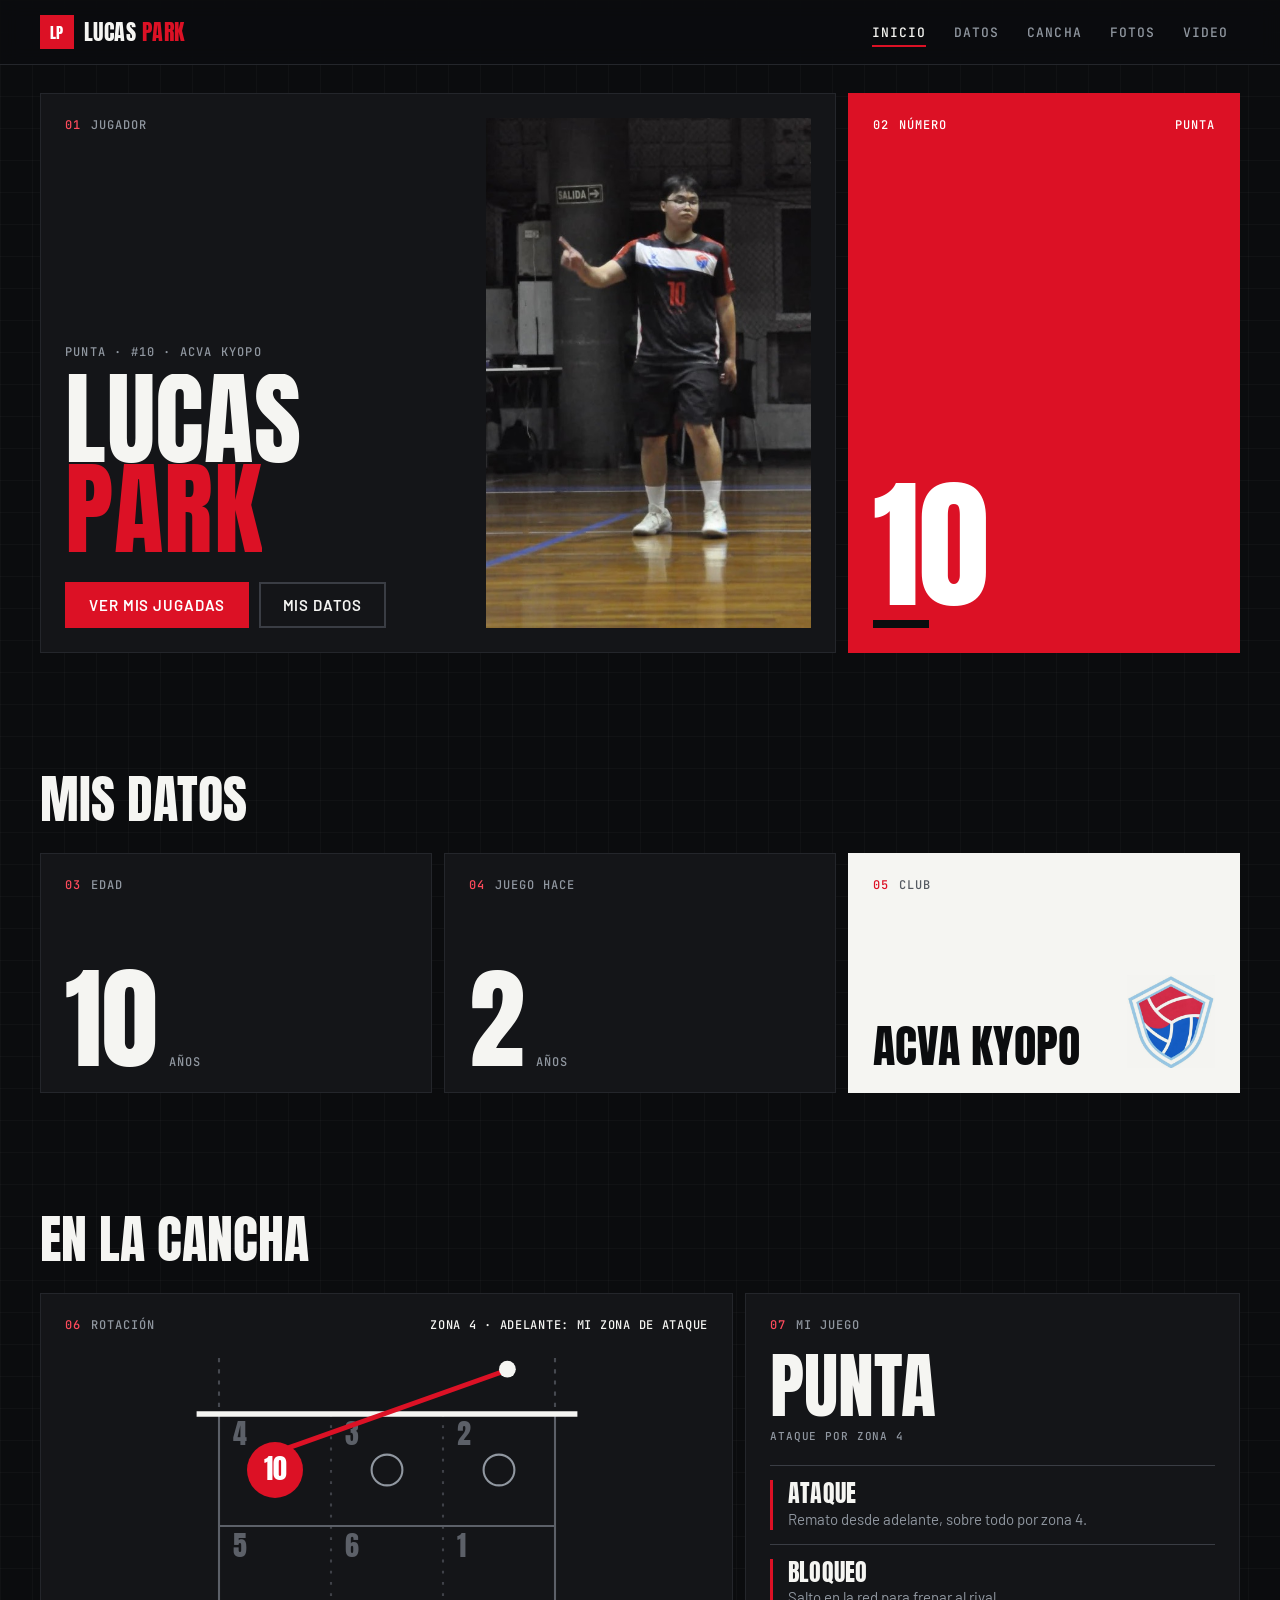
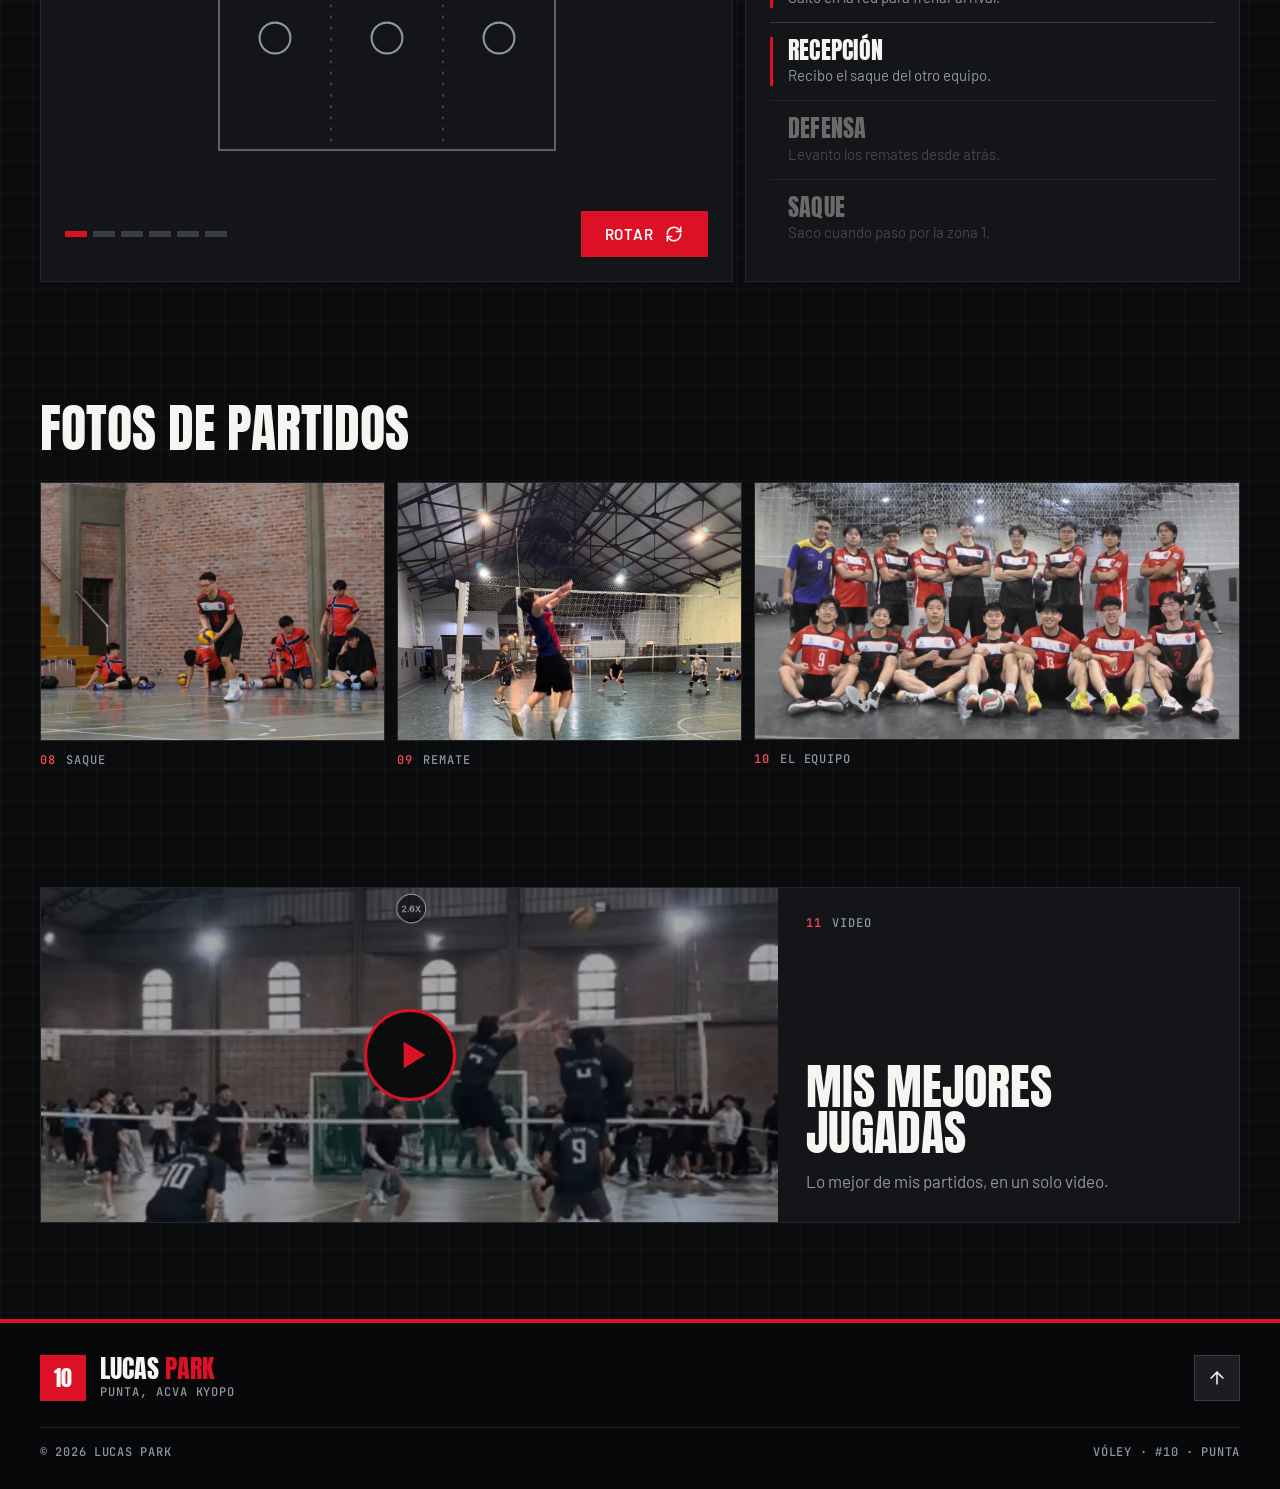
==== commit 79e8ed10: "Saco los subtítulos de las secciones Co-Authored-By: Claude Opus 5.5 <noreply@anthropic.com>" ====
--- a/park.html
+++ b/park.html
@@ -110,7 +110,6 @@
     <section class="section wrap" id="datos">
       <div class="section__head reveal">
         <h2>Mis datos</h2>
-        <p>Lo principal, rápido.</p>
       </div>
       <div class="facts">
         <article class="tile tile--fact reveal">
@@ -135,7 +134,6 @@
     <section class="section wrap" id="cancha">
       <div class="section__head reveal">
         <h2>En la cancha</h2>
-        <p>Juego de punta. Tocá «Rotar» y mirá por dónde paso.</p>
       </div>
       <div class="field">
         <article class="tile tile--rot reveal">
@@ -192,7 +190,6 @@
     <section class="section wrap" id="fotos">
       <div class="section__head reveal">
         <h2>Fotos de partidos</h2>
-        <p>Saque, remate y el equipo.</p>
       </div>
       <div class="shots">
         <figure class="shot reveal">
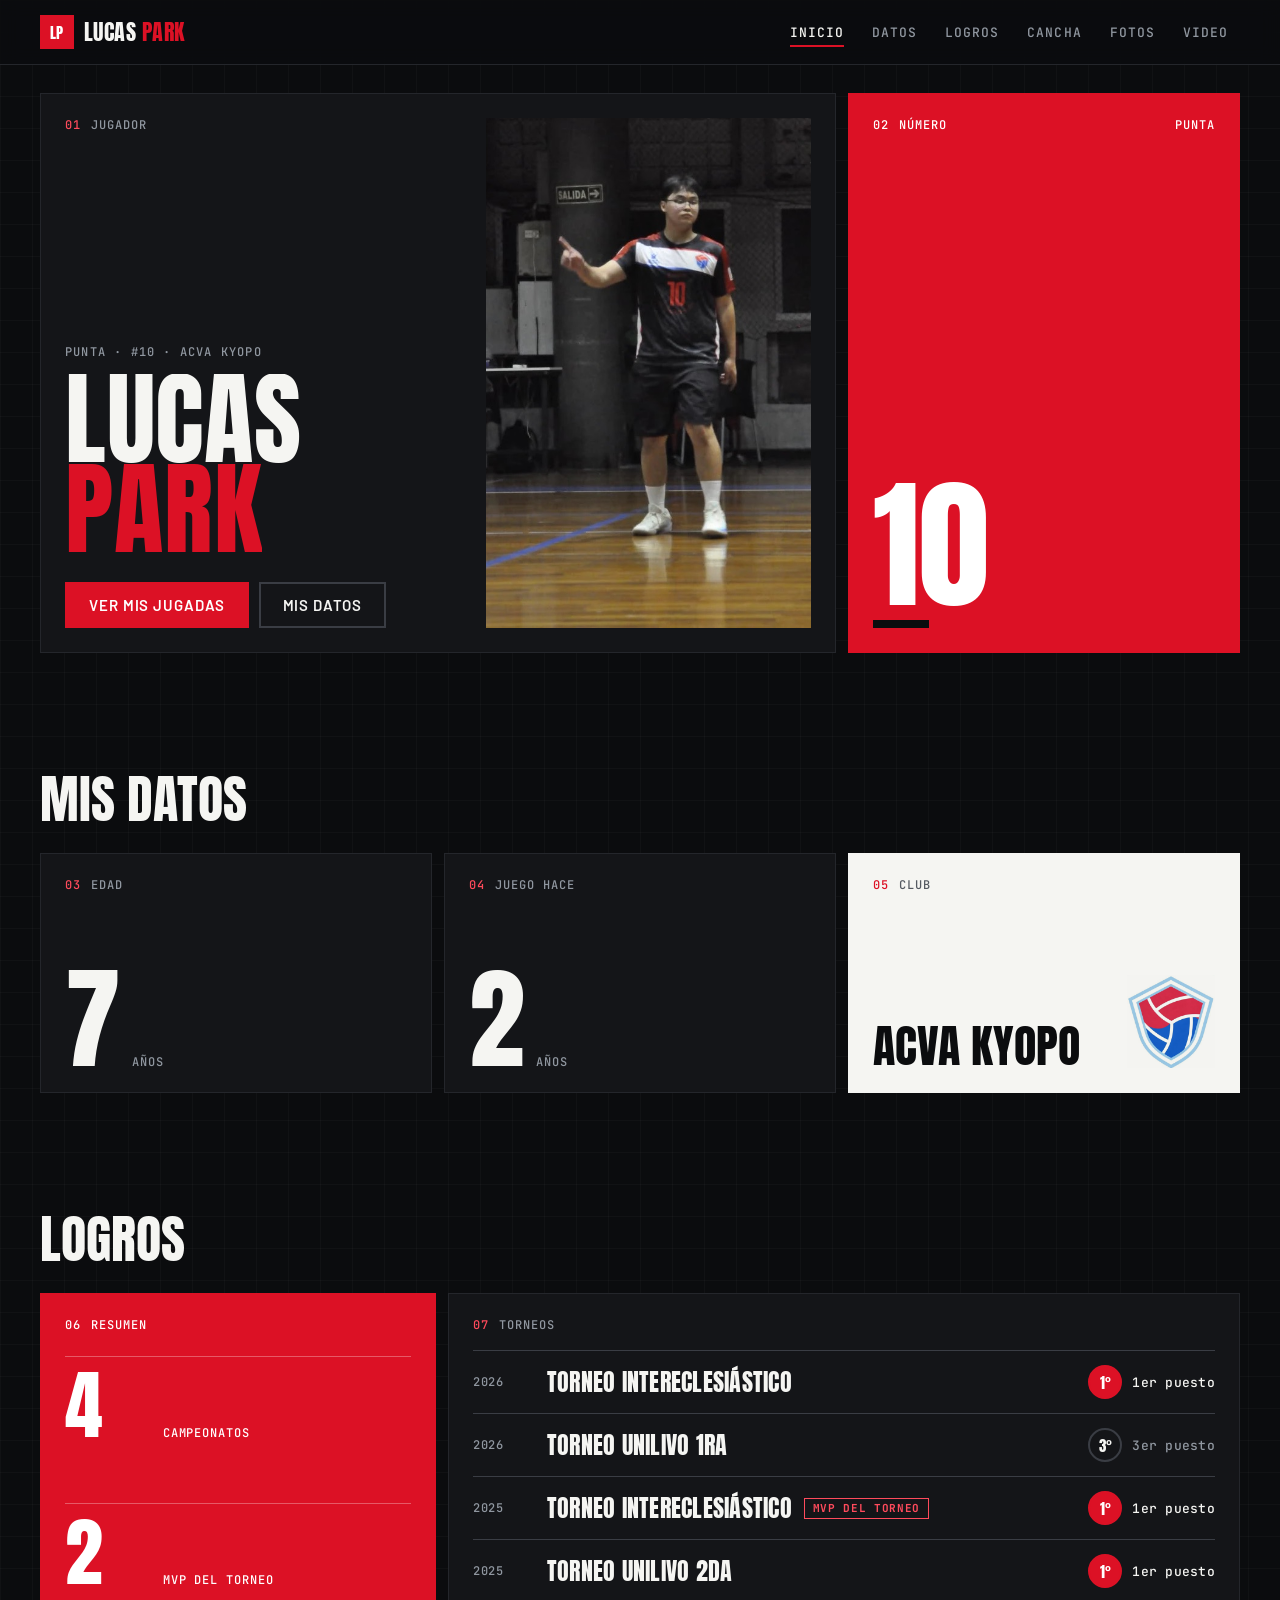
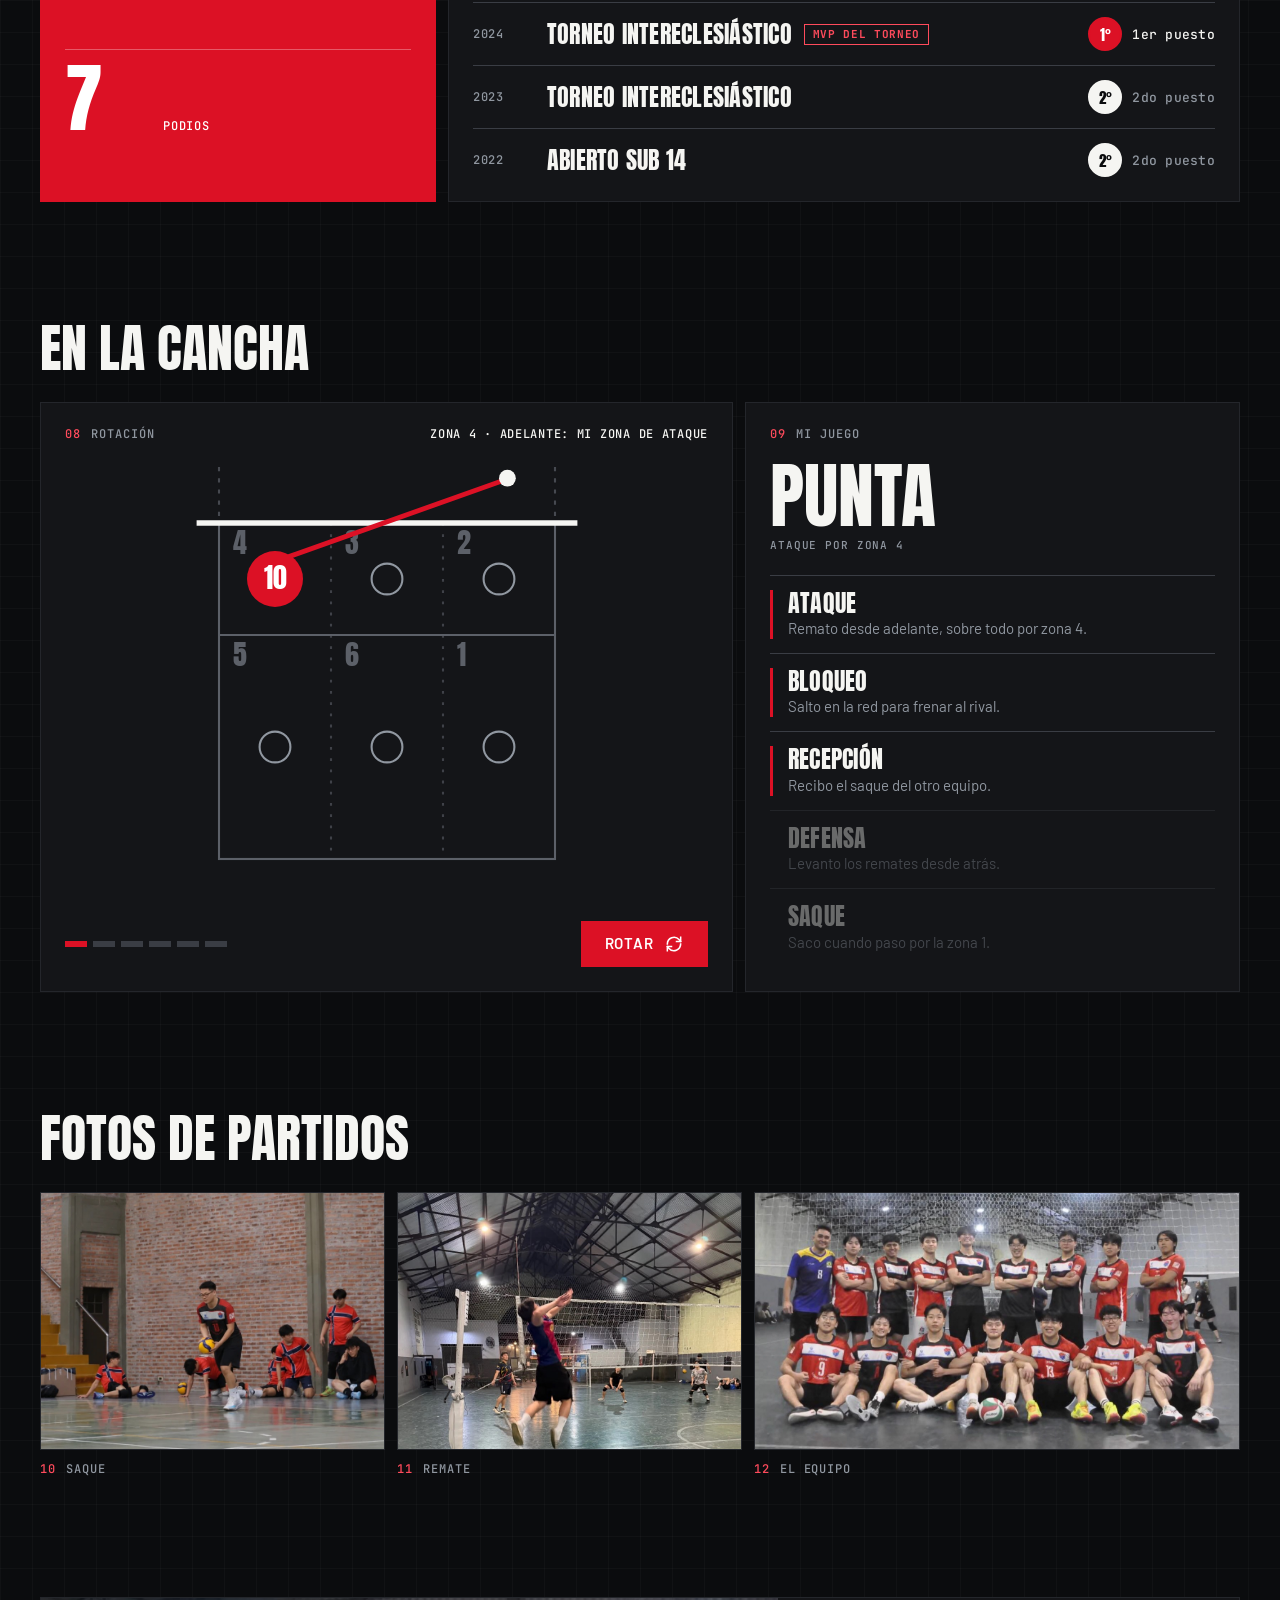
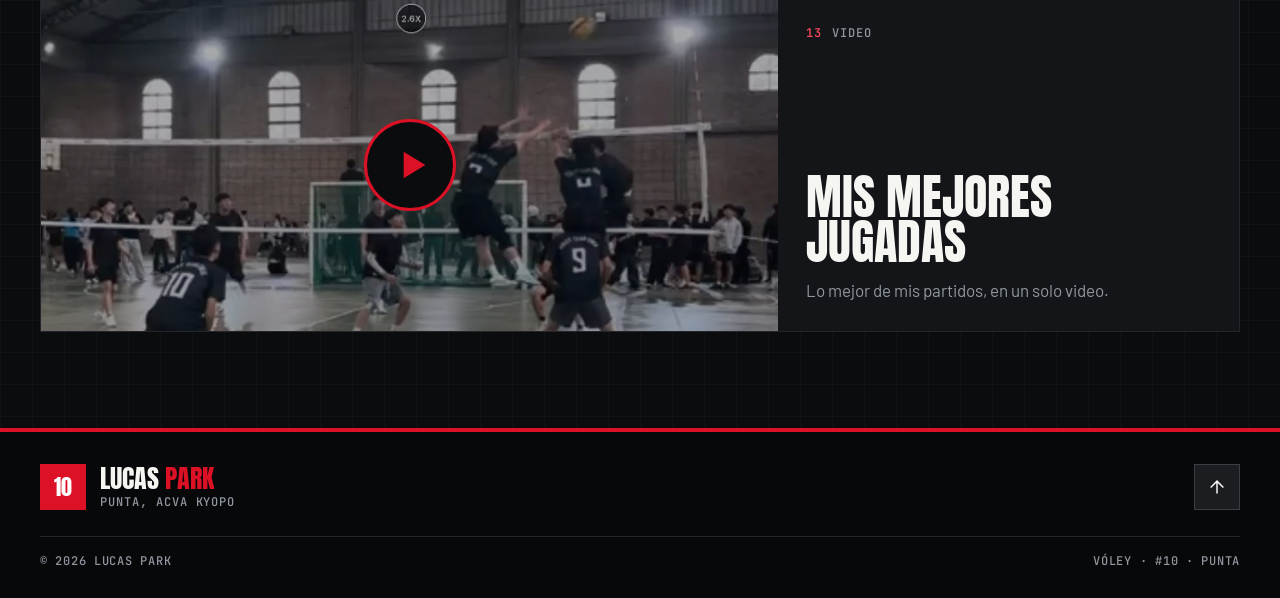
==== commit 70b75874: "Agrego la sección Logros abajo de Mis datos Resumen con 4 campeonatos, 2 MVP y 7 podios, y la lista " ====
--- a/park.html
+++ b/park.html
@@ -53,6 +53,7 @@
       <nav class="nav" aria-label="Secciones">
         <a href="#inicio">Inicio</a>
         <a href="#datos">Datos</a>
+        <a href="#logros">Logros</a>
         <a href="#cancha">Cancha</a>
         <a href="#fotos">Fotos</a>
         <a href="#video">Video</a>
@@ -64,6 +65,7 @@
     <nav class="mobile-nav" id="mobile-nav" aria-label="Secciones" hidden>
       <a href="#inicio">Inicio</a>
       <a href="#datos">Datos</a>
+        <a href="#logros">Logros</a>
         <a href="#cancha">Cancha</a>
       <a href="#fotos">Fotos</a>
       <a href="#video">Video</a>
@@ -130,6 +132,63 @@
       </div>
     </section>
 
+    <!-- ============ LOGROS: 06 resumen, 07 torneos ============ -->
+    <section class="section wrap" id="logros">
+      <div class="section__head reveal">
+        <h2>Logros</h2>
+      </div>
+      <div class="wins">
+        <article class="tile tile--sum reveal">
+          <h3 class="lbl"><span>06</span> Resumen</h3>
+          <ul class="sum">
+            <li><strong data-count="4">4</strong><span>Campeonatos</span></li>
+            <li><strong data-count="2">2</strong><span>MVP del torneo</span></li>
+            <li><strong data-count="7">7</strong><span>Podios</span></li>
+          </ul>
+        </article>
+        <article class="tile tile--cups reveal" data-from="right">
+          <h3 class="lbl"><span>07</span> Torneos</h3>
+          <ol class="cups">
+            <li class="cup cup--1">
+              <span class="cup__year">2026</span>
+              <p class="cup__name"><b>Torneo Intereclesiástico</b></p>
+              <span class="cup__res"><i class="medal" aria-hidden="true">1°</i>1er puesto</span>
+            </li>
+            <li class="cup cup--3">
+              <span class="cup__year">2026</span>
+              <p class="cup__name"><b>Torneo Unilivo 1ra</b></p>
+              <span class="cup__res"><i class="medal" aria-hidden="true">3°</i>3er puesto</span>
+            </li>
+            <li class="cup cup--1">
+              <span class="cup__year">2025</span>
+              <p class="cup__name"><b>Torneo Intereclesiástico</b><em class="mvp">MVP del torneo</em></p>
+              <span class="cup__res"><i class="medal" aria-hidden="true">1°</i>1er puesto</span>
+            </li>
+            <li class="cup cup--1">
+              <span class="cup__year">2025</span>
+              <p class="cup__name"><b>Torneo Unilivo 2da</b></p>
+              <span class="cup__res"><i class="medal" aria-hidden="true">1°</i>1er puesto</span>
+            </li>
+            <li class="cup cup--1">
+              <span class="cup__year">2024</span>
+              <p class="cup__name"><b>Torneo Intereclesiástico</b><em class="mvp">MVP del torneo</em></p>
+              <span class="cup__res"><i class="medal" aria-hidden="true">1°</i>1er puesto</span>
+            </li>
+            <li class="cup cup--2">
+              <span class="cup__year">2023</span>
+              <p class="cup__name"><b>Torneo Intereclesiástico</b></p>
+              <span class="cup__res"><i class="medal" aria-hidden="true">2°</i>2do puesto</span>
+            </li>
+            <li class="cup cup--2">
+              <span class="cup__year">2022</span>
+              <p class="cup__name"><b>Abierto Sub 14</b></p>
+              <span class="cup__res"><i class="medal" aria-hidden="true">2°</i>2do puesto</span>
+            </li>
+          </ol>
+        </article>
+      </div>
+    </section>
+
     <!-- ============ EN LA CANCHA: 06 rotación, 07 mi juego ============ -->
     <section class="section wrap" id="cancha">
       <div class="section__head reveal">
@@ -138,7 +197,7 @@
       <div class="field">
         <article class="tile tile--rot reveal">
           <div class="rot__top">
-            <h3 class="lbl"><span>06</span> Rotación</h3>
+            <h3 class="lbl"><span>08</span> Rotación</h3>
             <p class="rot__status" id="rot-status" aria-live="polite">Zona 4 · Adelante: mi zona de ataque</p>
           </div>
           <svg class="court" id="court" viewBox="0 0 300 296" role="img" aria-label="Cancha de vóley vista desde arriba, con la red arriba. Lucas, con la 10, está en la zona 4, adelante a la izquierda.">
@@ -173,7 +232,7 @@
         </article>
 
         <article class="tile tile--game reveal" data-from="right">
-          <h3 class="lbl"><span>07</span> Mi juego</h3>
+          <h3 class="lbl"><span>09</span> Mi juego</h3>
           <p class="game__pos"><b>Punta</b><span>Ataque por zona 4</span></p>
           <ul class="game" id="game">
             <li data-zones="4 3 2"><b>Ataque</b><span>Remato desde adelante, sobre todo por zona 4.</span></li>
@@ -194,15 +253,15 @@
       <div class="shots">
         <figure class="shot reveal">
           <div class="shot__img"><img src="assets/park/saque.jpg" alt="Lucas con la pelota, preparándose para sacar" width="840" height="630" loading="lazy"></div>
-          <figcaption class="lbl"><span>08</span> Saque</figcaption>
+          <figcaption class="lbl"><span>10</span> Saque</figcaption>
         </figure>
         <figure class="shot reveal">
           <div class="shot__img"><img src="assets/park/remate.jpg" alt="Lucas saltando para rematar en la red" width="960" height="720" loading="lazy"></div>
-          <figcaption class="lbl"><span>09</span> Remate</figcaption>
+          <figcaption class="lbl"><span>11</span> Remate</figcaption>
         </figure>
         <figure class="shot shot--wide reveal">
           <div class="shot__img"><img src="assets/park/equipo.jpg" alt="El equipo de ACVA Kyopo" width="1600" height="849" loading="lazy"></div>
-          <figcaption class="lbl"><span>10</span> El equipo</figcaption>
+          <figcaption class="lbl"><span>12</span> El equipo</figcaption>
         </figure>
       </div>
     </section>
@@ -218,7 +277,7 @@
           </button>
         </div>
         <div class="video__text">
-          <p class="lbl"><span>11</span> Video</p>
+          <p class="lbl"><span>13</span> Video</p>
           <div>
             <h2>Mis mejores jugadas</h2>
             <p>Lo mejor de mis partidos, en un solo video.</p>
--- a/assets/park/park.css
+++ b/assets/park/park.css
@@ -206,6 +206,51 @@
 .club__row { display: flex; justify-content: space-between; align-items: flex-end; gap: 16px; }
 .club__name { display: block; font: 400 clamp(36px, 3.6vw, 48px)/.95 var(--head); text-transform: uppercase; }
 .club__crest { display: block; flex-shrink: 0; width: 88px; height: auto; mix-blend-mode: multiply; }
+
+/* ---------- Logros ---------- */
+.wins { display: grid; grid-template-columns: minmax(0, 4fr) minmax(0, 8fr); gap: 12px; }
+/* resumen en rojo, como la tarjeta del 10 */
+.tile--sum { display: flex; flex-direction: column; gap: 24px; background: var(--red); border-color: var(--red); color: #fff; }
+.tile--sum:hover { border-color: var(--red); }
+.tile--sum .lbl, .tile--sum .lbl > span { color: #fff; }
+.sum { display: grid; flex: 1; margin: 0; padding: 0; list-style: none; }
+.sum li { display: flex; align-items: baseline; gap: 14px; padding: 18px 0; border-top: 1px solid rgba(255, 255, 255, .3); }
+.sum li:last-child { padding-bottom: 0; }
+.sum strong { min-width: 1.1em; font: 400 76px/.8 var(--head); }
+.sum span { font: 500 12px/1.3 var(--mono); text-transform: uppercase; letter-spacing: .08em; }
+
+.cups { margin: 18px 0 0; padding: 0; list-style: none; }
+.cup {
+  display: grid; grid-template-columns: 56px minmax(0, 1fr) auto; align-items: center; gap: 8px 18px;
+  padding: 14px 0; border-top: 1px solid var(--line-2);
+}
+.cup:last-child { padding-bottom: 0; }
+.cup__year { font: 500 12px/1 var(--mono); letter-spacing: .06em; color: var(--muted); }
+.cup__name { display: flex; flex-wrap: wrap; align-items: center; gap: 6px 12px; margin: 0; }
+.cup__name b { font: 400 24px/1.05 var(--head); text-transform: uppercase; letter-spacing: .01em; }
+.mvp {
+  padding: 4px 8px; border: 1px solid var(--red-text); color: var(--red-text);
+  font: 700 11px/1 var(--mono); font-style: normal; text-transform: uppercase; letter-spacing: .06em;
+}
+.cup__res { display: flex; align-items: center; gap: 10px; font: 500 13px/1 var(--mono); letter-spacing: .02em; color: var(--muted); white-space: nowrap; }
+/* medalla: 1° en rojo, 2° en blanco, 3° solo el borde */
+.medal {
+  display: grid; place-items: center; width: 34px; height: 34px; border-radius: 50%;
+  font: 400 15px/1 var(--head); font-style: normal; border: 2px solid var(--line-2); color: var(--text);
+}
+.cup--1 .medal { background: var(--red); border-color: var(--red); color: #fff; }
+.cup--2 .medal { background: var(--paper); border-color: var(--paper); color: var(--bg); }
+.cup--1 .cup__res { color: var(--text); }
+/* los torneos entran uno detrás del otro */
+.tile--cups.sc-in .cup { opacity: 0; transform: translateY(10px); }
+.tile--cups.sc-visible .cup { opacity: 1; transform: none; transition: opacity .5s var(--salida), transform .5s var(--salida); }
+.tile--cups.sc-visible .cup:nth-child(1) { transition-delay: calc(var(--retraso, 0ms) + 220ms); }
+.tile--cups.sc-visible .cup:nth-child(2) { transition-delay: calc(var(--retraso, 0ms) + 290ms); }
+.tile--cups.sc-visible .cup:nth-child(3) { transition-delay: calc(var(--retraso, 0ms) + 360ms); }
+.tile--cups.sc-visible .cup:nth-child(4) { transition-delay: calc(var(--retraso, 0ms) + 430ms); }
+.tile--cups.sc-visible .cup:nth-child(5) { transition-delay: calc(var(--retraso, 0ms) + 500ms); }
+.tile--cups.sc-visible .cup:nth-child(6) { transition-delay: calc(var(--retraso, 0ms) + 570ms); }
+.tile--cups.sc-visible .cup:nth-child(7) { transition-delay: calc(var(--retraso, 0ms) + 640ms); }
 
 /* ---------- En la cancha ---------- */
 .field { display: grid; grid-template-columns: minmax(0, 7fr) minmax(0, 5fr); gap: 12px; }
@@ -350,7 +395,9 @@
   .tile--player, .tile--num { grid-column: span 12; }
   .tile--player { min-height: 480px; }
   .tile--num { min-height: 260px; }
-  .field, .video { grid-template-columns: 1fr; }
+  .field, .video, .wins { grid-template-columns: 1fr; }
+  .sum { grid-template-columns: repeat(3, 1fr); gap: 16px; }
+  .sum li { flex-direction: column; gap: 10px; padding: 16px 0 0; }
 }
 @media (max-width: 720px) {
   .nav { display: none; }
@@ -366,6 +413,13 @@
   .field, .shots { gap: 10px; }
   .shots { grid-template-columns: 1fr 1fr; }
   .shot--wide { grid-column: 1 / -1; }
+  .sum strong { font-size: 60px; }
+  .sum span { font-size: 11px; }
+  .cup { grid-template-columns: 1fr auto; grid-template-areas: "year res" "name name"; padding: 14px 0; }
+  .cup__year { grid-area: year; }
+  .cup__res { grid-area: res; }
+  .cup__name { grid-area: name; }
+  .cup__name b { font-size: 22px; }
   .rot__foot { flex-wrap: wrap; }
   .section { padding-top: 88px; }
   .video__text { padding: 22px 20px; }
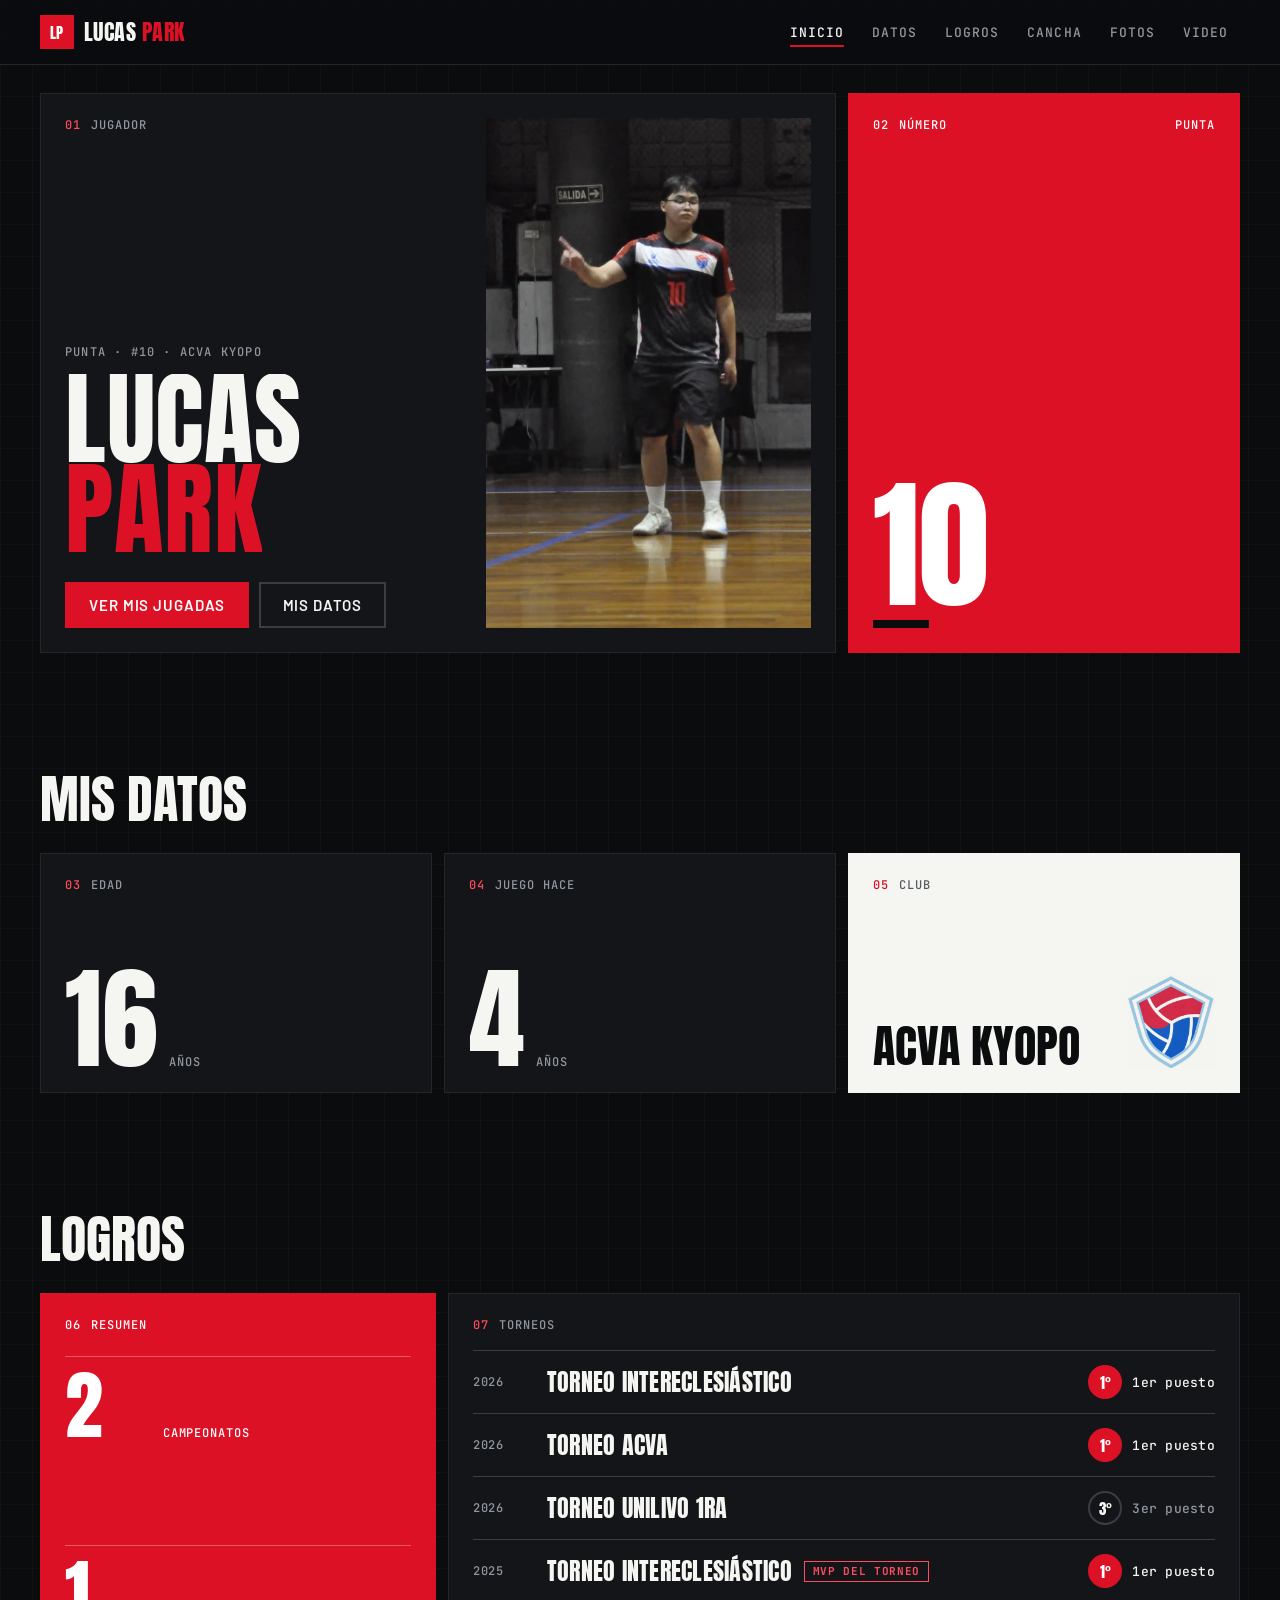
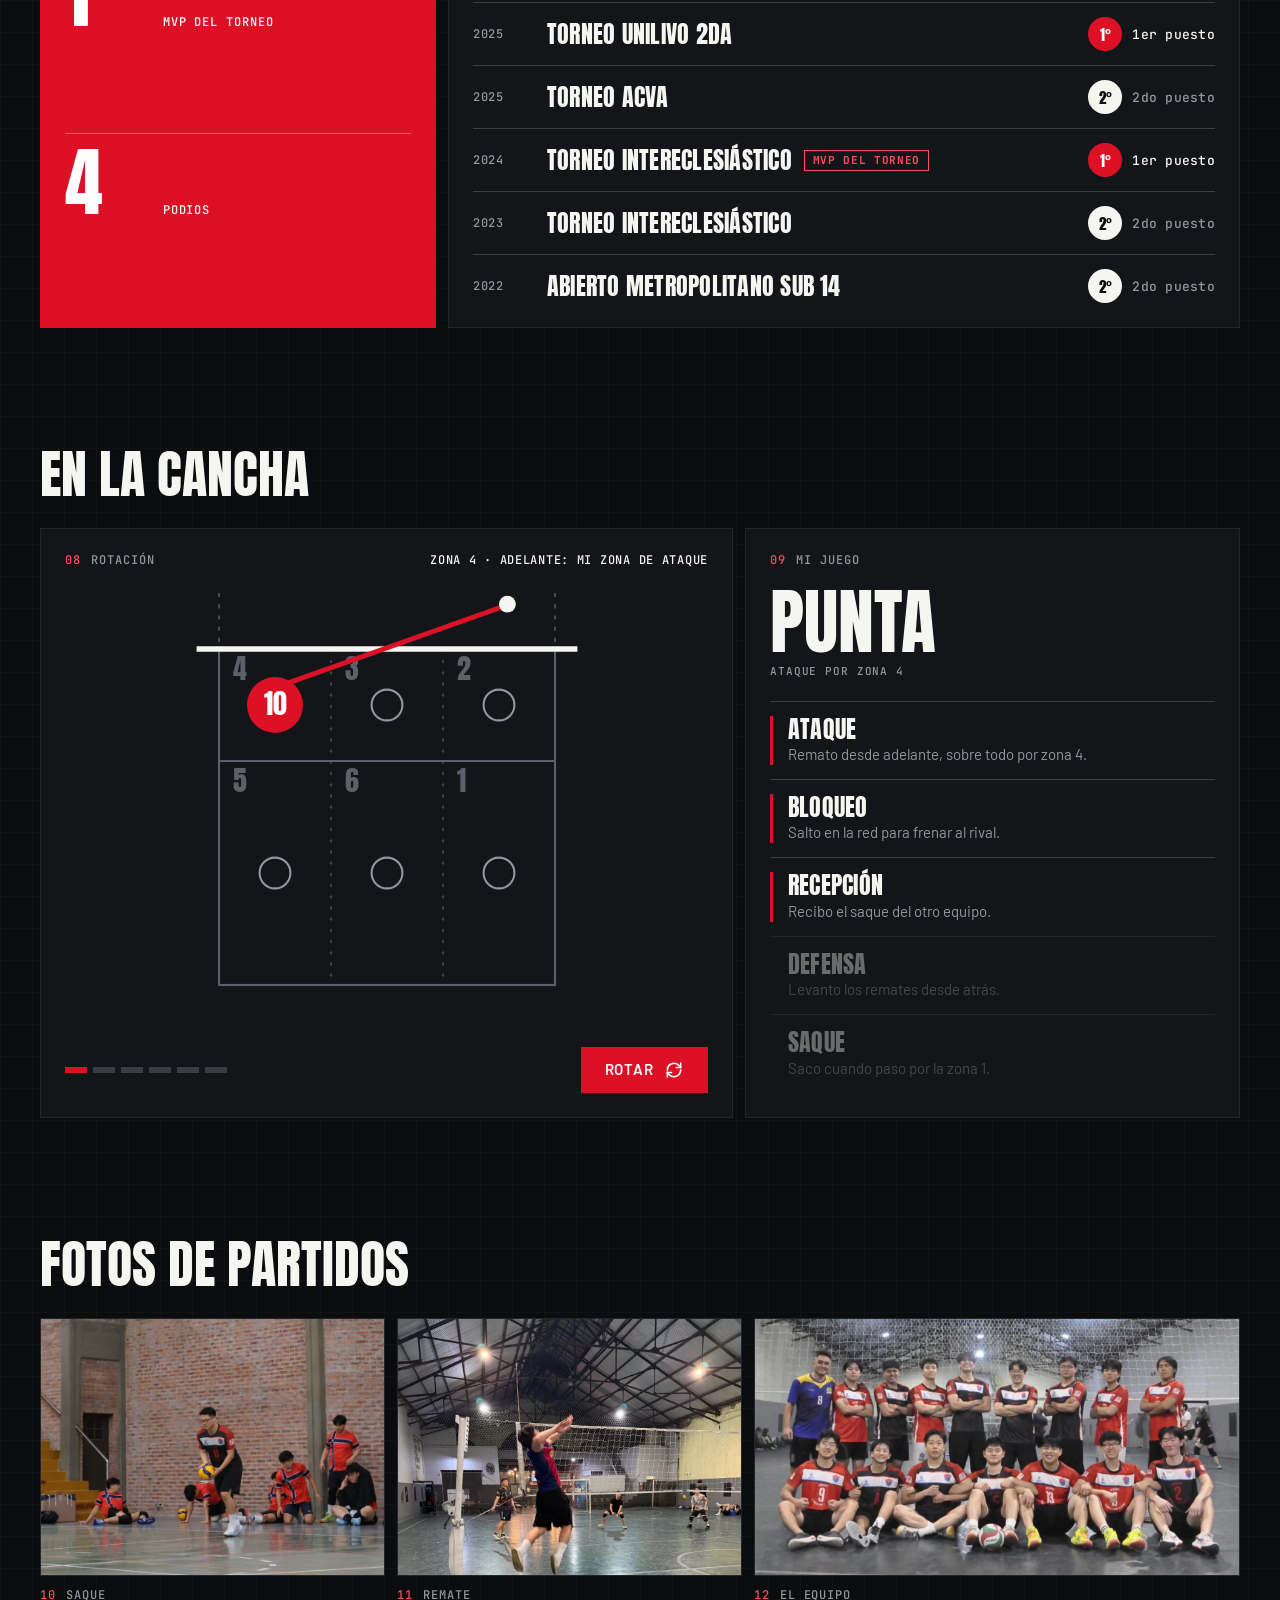
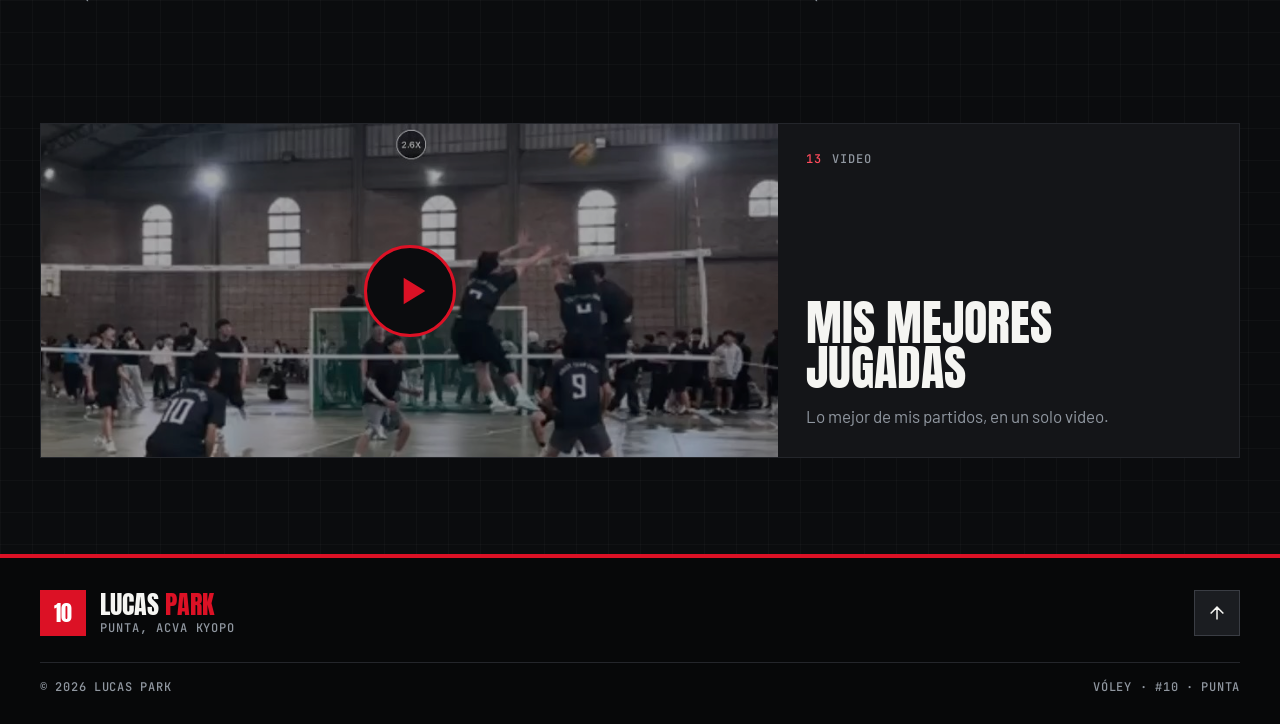
==== commit 273bff65: "Logros: Abierto Metropolitano Sub 14 y los torneos ACVA 2025 y 2026 El resumen pasa a 5 campeonatos," ====
--- a/park.html
+++ b/park.html
@@ -141,9 +141,9 @@
         <article class="tile tile--sum reveal">
           <h3 class="lbl"><span>06</span> Resumen</h3>
           <ul class="sum">
-            <li><strong data-count="4">4</strong><span>Campeonatos</span></li>
+            <li><strong data-count="5">5</strong><span>Campeonatos</span></li>
             <li><strong data-count="2">2</strong><span>MVP del torneo</span></li>
-            <li><strong data-count="7">7</strong><span>Podios</span></li>
+            <li><strong data-count="9">9</strong><span>Podios</span></li>
           </ul>
         </article>
         <article class="tile tile--cups reveal" data-from="right">
@@ -152,6 +152,11 @@
             <li class="cup cup--1">
               <span class="cup__year">2026</span>
               <p class="cup__name"><b>Torneo Intereclesiástico</b></p>
+              <span class="cup__res"><i class="medal" aria-hidden="true">1°</i>1er puesto</span>
+            </li>
+            <li class="cup cup--1">
+              <span class="cup__year">2026</span>
+              <p class="cup__name"><b>Torneo ACVA</b></p>
               <span class="cup__res"><i class="medal" aria-hidden="true">1°</i>1er puesto</span>
             </li>
             <li class="cup cup--3">
@@ -169,6 +174,11 @@
               <p class="cup__name"><b>Torneo Unilivo 2da</b></p>
               <span class="cup__res"><i class="medal" aria-hidden="true">1°</i>1er puesto</span>
             </li>
+            <li class="cup cup--2">
+              <span class="cup__year">2025</span>
+              <p class="cup__name"><b>Torneo ACVA</b></p>
+              <span class="cup__res"><i class="medal" aria-hidden="true">2°</i>2do puesto</span>
+            </li>
             <li class="cup cup--1">
               <span class="cup__year">2024</span>
               <p class="cup__name"><b>Torneo Intereclesiástico</b><em class="mvp">MVP del torneo</em></p>
@@ -181,7 +191,7 @@
             </li>
             <li class="cup cup--2">
               <span class="cup__year">2022</span>
-              <p class="cup__name"><b>Abierto Sub 14</b></p>
+              <p class="cup__name"><b>Abierto Metropolitano Sub 14</b></p>
               <span class="cup__res"><i class="medal" aria-hidden="true">2°</i>2do puesto</span>
             </li>
           </ol>
--- a/assets/park/park.css
+++ b/assets/park/park.css
@@ -251,6 +251,8 @@
 .tile--cups.sc-visible .cup:nth-child(5) { transition-delay: calc(var(--retraso, 0ms) + 500ms); }
 .tile--cups.sc-visible .cup:nth-child(6) { transition-delay: calc(var(--retraso, 0ms) + 570ms); }
 .tile--cups.sc-visible .cup:nth-child(7) { transition-delay: calc(var(--retraso, 0ms) + 640ms); }
+.tile--cups.sc-visible .cup:nth-child(8) { transition-delay: calc(var(--retraso, 0ms) + 710ms); }
+.tile--cups.sc-visible .cup:nth-child(9) { transition-delay: calc(var(--retraso, 0ms) + 780ms); }
 
 /* ---------- En la cancha ---------- */
 .field { display: grid; grid-template-columns: minmax(0, 7fr) minmax(0, 5fr); gap: 12px; }
